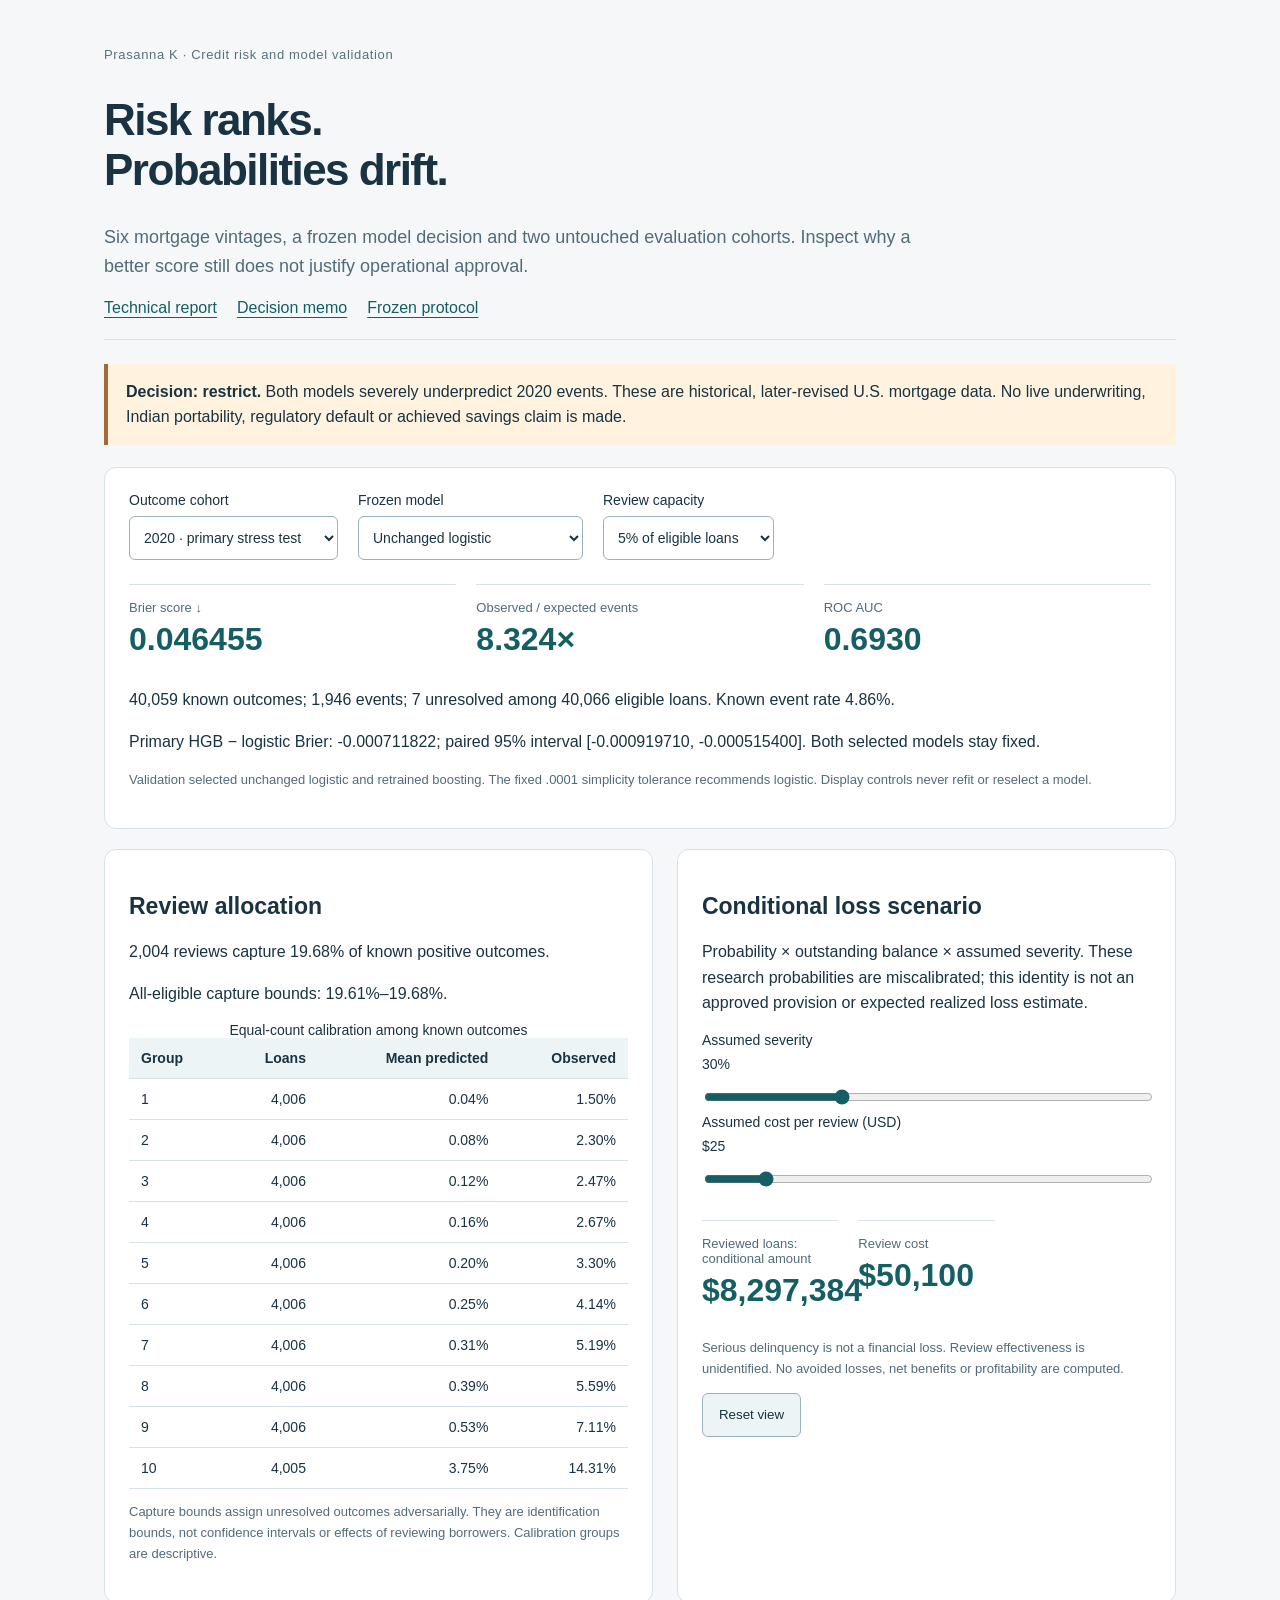
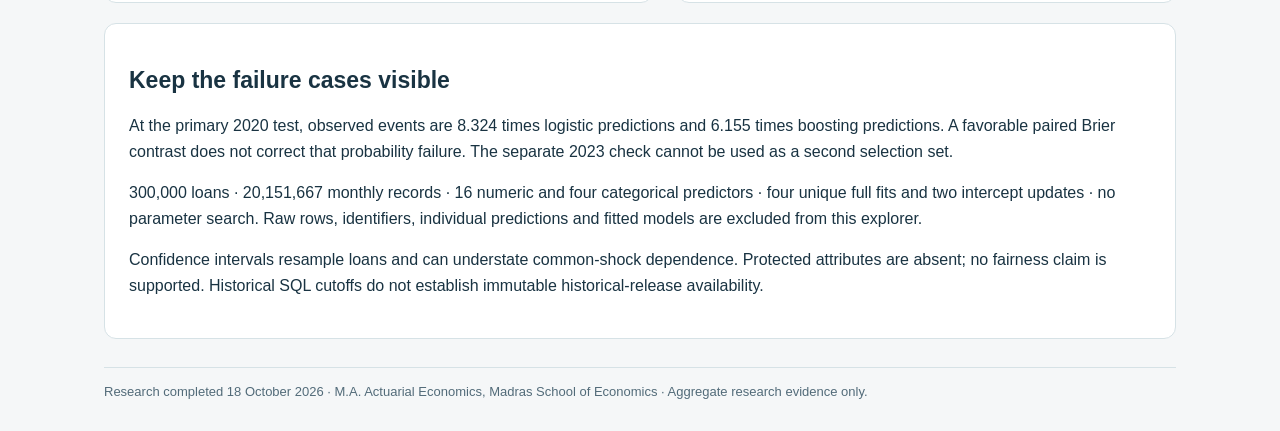
==== docs/index.html @ 00bc8afa "Complete frozen stress and transport evaluation with clean-source reproduction" ====
<!doctype html><html lang="en"><head><meta charset="utf-8"><meta name="viewport" content="width=device-width,initial-scale=1"><title>Credit model validation | Prasanna K</title><style>
:root{font-family:Inter,Segoe UI,Arial,sans-serif;color:#193342;background:#f5f7f8}*{box-sizing:border-box}body{margin:0}main{max-width:1120px;margin:auto;padding:32px 24px}header{border-bottom:1px solid #d8e2e7;padding-bottom:22px;margin-bottom:24px}.eyebrow{color:#56727b;font-size:13px;letter-spacing:.05em}h1{font-size:44px;line-height:1.12;letter-spacing:-.035em;max-width:760px}h2{font-size:23px}h3{font-size:18px}p{line-height:1.6}.lead{font-size:18px;color:#526b79;max-width:850px}nav{display:flex;gap:20px;flex-wrap:wrap}a{color:#145e66;text-underline-offset:4px}.notice{background:#fff3df;border-left:4px solid #a96735;padding:15px 18px;margin:22px 0;line-height:1.6}.panel{background:#fff;border:1px solid #d6e2e6;border-radius:12px;padding:24px;margin:20px 0;min-width:0}.controls{display:flex;gap:20px;flex-wrap:wrap}label{display:flex;flex-direction:column;gap:8px;font-size:14px}select,input{font:inherit}select{min-height:44px;padding:10px;border:1px solid #9ab1bb;border-radius:6px;background:#fff;color:#193342;max-width:100%}.metrics{display:grid;grid-template-columns:repeat(3,minmax(0,1fr));gap:20px;margin:24px 0}.metrics div{border-top:1px solid #d6e2e6;padding-top:15px}.metrics span{font-size:13px;display:block;color:#526b79}.metrics strong{display:block;font-size:32px;line-height:1.5;color:#155e63}.columns{display:grid;grid-template-columns:1.1fr 1fr;gap:24px}.columns .panel{margin:0}.scroll{overflow:auto}table{border-collapse:collapse;width:100%;font-size:14px}th,td{text-align:right;padding:12px;border-bottom:1px solid #d6e2e6;white-space:nowrap}th:first-child,td:first-child{text-align:left}th{background:#edf4f5}.subtle,footer{font-size:13px;color:#526b79}input[type=range]{width:100%;accent-color:#155e63;min-height:30px}button{min-height:44px;padding:10px 16px;border:1px solid #98b3bb;background:#edf4f5;border-radius:6px;color:#193342;cursor:pointer}a:focus-visible,button:focus-visible,select:focus-visible,input:focus-visible{outline:3px solid #b27628;outline-offset:4px}footer{margin-top:28px;border-top:1px solid #d6e2e6;padding-top:16px}@media(max-width:720px){main{padding:20px 16px}h1{font-size:34px}.columns,.metrics{grid-template-columns:1fr}.panel{padding:18px}.controls label{flex:1 1 180px}.metrics{gap:12px}.metrics strong{font-size:28px}nav{gap:12px}.lead{font-size:16px}}
</style></head><body><main><header><p class="eyebrow">Prasanna K · Credit risk and model validation</p><h1>Risk ranks.<br>Probabilities drift.</h1><p class="lead">Six mortgage vintages, a frozen model decision and two untouched evaluation cohorts. Inspect why a better score still does not justify operational approval.</p><nav><a href="exports/technical_report.html">Technical report</a><a href="exports/decision_memo.html">Decision memo</a><a href="exports/protocol.html">Frozen protocol</a></nav></header><aside class="notice"><strong>Decision: restrict.</strong> Both models severely underpredict 2020 events. These are historical, later-revised U.S. mortgage data. No live underwriting, Indian portability, regulatory default or achieved savings claim is made.</aside><section class="panel"><div class="controls"><label>Outcome cohort<select id="year"><option value="2020">2020 · primary stress test</option><option value="2023">2023 · secondary transport</option></select></label><label>Frozen model<select id="model"><option value="logit">Unchanged logistic</option><option value="hgb">Retrained histogram boosting</option></select></label><label>Review capacity<select id="capacity"><option value="0.01">1% of eligible loans</option><option value="0.05" selected>5% of eligible loans</option><option value="0.1">10% of eligible loans</option></select></label></div><div class="metrics" aria-live="polite"><div><span>Brier score ↓</span><strong id="brier"></strong></div><div><span>Observed / expected events</span><strong id="oe"></strong></div><div><span>ROC AUC</span><strong id="auc"></strong></div></div><p id="flow"></p><p id="contrast"></p><p class="subtle">Validation selected unchanged logistic and retrained boosting. The fixed .0001 simplicity tolerance recommends logistic. Display controls never refit or reselect a model.</p></section><div class="columns"><section class="panel"><h2>Review allocation</h2><p id="capture" aria-live="polite"></p><p id="bounds"></p><div class="scroll"><table><caption>Equal-count calibration among known outcomes</caption><thead><tr><th>Group</th><th>Loans</th><th>Mean predicted</th><th>Observed</th></tr></thead><tbody id="calibration"></tbody></table></div><p class="subtle">Capture bounds assign unresolved outcomes adversarially. They are identification bounds, not confidence intervals or effects of reviewing borrowers. Calibration groups are descriptive.</p></section><section class="panel"><h2>Conditional loss scenario</h2><p>Probability × outstanding balance × assumed severity. These research probabilities are miscalibrated; this identity is not an approved provision or expected realized loss estimate.</p><label>Assumed severity <output id="severityValue"></output><input id="severity" type="range" min="0" max="100" value="30" step="1"></label><label>Assumed cost per review (USD) <output id="costValue"></output><input id="cost" type="range" min="0" max="200" value="25" step="1"></label><div class="metrics"><div><span>Reviewed loans: conditional amount</span><strong id="conditional"></strong></div><div><span>Review cost</span><strong id="reviewCost"></strong></div></div><p class="subtle">Serious delinquency is not a financial loss. Review effectiveness is unidentified. No avoided losses, net benefits or profitability are computed.</p><button id="reset">Reset view</button></section></div><section class="panel"><h2>Keep the failure cases visible</h2><p>At the primary 2020 test, observed events are 8.324 times logistic predictions and 6.155 times boosting predictions. A favorable paired Brier contrast does not correct that probability failure. The separate 2023 check cannot be used as a second selection set.</p><p>300,000 loans · 20,151,667 monthly records · 16 numeric and four categorical predictors · four unique full fits and two intercept updates · no parameter search. Raw rows, identifiers, individual predictions and fitted models are excluded from this explorer.</p><p>Confidence intervals resample loans and can understate common-shock dependence. Protected attributes are absent; no fairness claim is supported. Historical SQL cutoffs do not establish immutable historical-release availability.</p></section><footer>Research completed 18 October 2026 · M.A. Actuarial Economics, Madras School of Economics · Aggregate research evidence only.</footer></main><script id="evidence" type="application/json">{"cohorts":{"2020":{"eligible":40066,"events":1946,"known":40059,"models":{"hgb":{"average_precision":0.17207060834203244,"brier":0.04574347491856327,"calibration":{"converged":true,"gradient_max":5.591870496529078e-11,"intercept":0.20299512592817975,"intercept_wald_95":[0.04534262320313562,0.36064762865322386],"slope":0.5619319322886597,"slope_wald_95":[0.5330419837042936,0.5908218808730258]},"equal_count_calibration":[{"event_rate_wilson_95":[0.007341489943912384,0.013567431189680802],"mean_probability":0.0003645021730054514,"n":4006,"observed_rate":0.00998502246630055},{"event_rate_wilson_95":[0.012311646679838528,0.02006904970282615],"mean_probability":0.0006526620040205388,"n":4006,"observed_rate":0.015726410384423364},{"event_rate_wilson_95":[0.01831415709166413,0.02753340588773667],"mean_probability":0.0008973325314807907,"n":4006,"observed_rate":0.022466300549176237},{"event_rate_wilson_95":[0.022606185381802972,0.03271806149900471],"mean_probability":0.0012202149332747835,"n":4006,"observed_rate":0.027209186220668997},{"event_rate_wilson_95":[0.03268641079550433,0.04458384090961405],"mean_probability":0.0016679370463639255,"n":4006,"observed_rate":0.0381927109335996},{"event_rate_wilson_95":[0.03153307658532999,0.043243310935207634],"mean_probability":0.0022414891732472405,"n":4006,"observed_rate":0.036944583125312035},{"event_rate_wilson_95":[0.04453577031838615,0.05817189606945598],"mean_probability":0.003150193194668627,"n":4006,"observed_rate":0.0509236145781328},{"event_rate_wilson_95":[0.0487484865907766,0.06293709086155629],"mean_probability":0.004797172092201478,"n":4006,"observed_rate":0.05541687468796805},{"event_rate_wilson_95":[0.07449502939542794,0.09155678728076554],"mean_probability":0.007897788266584164,"n":4006,"observed_rate":0.08262606090863704},{"event_rate_wilson_95":[0.1357103383838245,0.15760169974466726],"mean_probability":0.05604323934312571,"n":4005,"observed_rate":0.1463171036204744}],"event_rate":0.04857834693826606,"events":1946,"expected_events":316.1476749770955,"log_loss":0.24931749982269133,"n_known":40059,"observed_expected_ratio":6.155351293160657,"review_capacity":{"0.01":{"capture_bounds":[0.0890937019969278,0.08941418293936279],"known_outcome_recall":0.08941418293936279,"known_positive_captured":174,"precision_bounds":[0.4339152119700748,0.4339152119700748],"reviewed":401,"unresolved_reviewed":0},"0.05":{"capture_bounds":[0.20583717357910905,0.2065775950668037],"known_outcome_recall":0.2065775950668037,"known_positive_captured":402,"precision_bounds":[0.20059880239520958,0.20059880239520958],"reviewed":2004,"unresolved_reviewed":0},"0.1":{"capture_bounds":[0.30020491803278687,0.30148947098099643],"known_outcome_recall":0.3011305241521069,"known_positive_captured":586,"precision_bounds":[0.14624407287247318,0.14649363613676067],"reviewed":4007,"unresolved_reviewed":1}},"roc_auc":0.7154708092172168},"logit":{"average_precision":0.15995671443095957,"brier":0.046455296851366214,"calibration":{"converged":true,"gradient_max":2.833231446638214e-11,"intercept":0.629017552066825,"intercept_wald_95":[0.41846971834791624,0.8395653857857337],"slope":0.620377602816667,"slope_wald_95":[0.5833875650651393,0.6573676405681946]},"equal_count_calibration":[{"event_rate_wilson_95":[0.011654103676178924,0.019230274195737303],"mean_probability":0.0003842478373164652,"n":4006,"observed_rate":0.014977533699450823},{"event_rate_wilson_95":[0.018763717919552246,0.028081390733680857],"mean_probability":0.0008313592176954886,"n":4006,"observed_rate":0.022965551672491265},{"event_rate_wilson_95":[0.02034151936999046,0.0299949991416557],"mean_probability":0.0012044445007741878,"n":4006,"observed_rate":0.02471293060409386},{"event_rate_wilson_95":[0.022152318221624587,0.03217438298535079],"mean_probability":0.0015961339234615009,"n":4006,"observed_rate":0.02670993509735397},{"event_rate_wilson_95":[0.02785482113735919,0.03894120099252],"mean_probability":0.0020243720065494103,"n":4006,"observed_rate":0.032950574138791815},{"event_rate_wilson_95":[0.03569283276578451,0.04806146581924385],"mean_probability":0.0025236735514717556,"n":4006,"observed_rate":0.04143784323514728},{"event_rate_wilson_95":[0.04547072827441158,0.05923202946109517],"mean_probability":0.003132289840794079,"n":4006,"observed_rate":0.05192211682476285},{"event_rate_wilson_95":[0.04921739473894364,0.06346572838722155],"mean_probability":0.003944570735022322,"n":4006,"observed_rate":0.05591612581128307},{"event_rate_wilson_95":[0.06358696423293596,0.07952130194511454],"mean_probability":0.005254528107244019,"n":4006,"observed_rate":0.07114328507239141},{"event_rate_wilson_95":[0.13256884519205145,0.15425752861993516],"mean_probability":0.03747179412384809,"n":4005,"observed_rate":0.14307116104868914}],"event_rate":0.04857834693826606,"events":1946,"expected_events":233.78238806565048,"log_loss":0.2622072421605899,"n_known":40059,"observed_expected_ratio":8.323980331031295,"review_capacity":{"0.01":{"capture_bounds":[0.08653353814644137,0.0868448098663926],"known_outcome_recall":0.0868448098663926,"known_positive_captured":169,"precision_bounds":[0.42144638403990026,0.42144638403990026],"reviewed":401,"unresolved_reviewed":0},"0.05":{"capture_bounds":[0.19610855094726062,0.19681397738951695],"known_outcome_recall":0.19681397738951695,"known_positive_captured":383,"precision_bounds":[0.19111776447105788,0.19111776447105788],"reviewed":2004,"unresolved_reviewed":0},"0.1":{"capture_bounds":[0.29354508196721313,0.2948125321006677],"known_outcome_recall":0.2944501541623844,"known_positive_captured":573,"precision_bounds":[0.1429997504367357,0.1432493137010232],"reviewed":4007,"unresolved_reviewed":1}},"roc_auc":0.6929745534921322}},"paired_brier":{"hgb_minus_logit":-0.0007118219328029385,"paired_percentile_95_interval":[-0.0009197104789209153,-0.0005154003879153942],"replicates":2000,"resampling_unit":"loan","seed":20261016},"unresolved":7},"2023":{"eligible":46356,"events":275,"known":46350,"models":{"hgb":{"average_precision":0.29302589620214664,"brier":0.0049196980914409496,"calibration":{"converged":true,"gradient_max":6.358800802733565e-10,"intercept":0.6787078332999338,"intercept_wald_95":[0.40663985917814155,0.9507758074217261],"slope":0.9801748975583915,"slope_wald_95":[0.9255755585524189,1.034774236564364]},"equal_count_calibration":[{"event_rate_wilson_95":[3.808614039647483e-05,0.0012211633667378271],"mean_probability":0.0002029242215643652,"n":4635,"observed_rate":0.0002157497303128371},{"event_rate_wilson_95":[3.808614039647483e-05,0.0012211633667378271],"mean_probability":0.00030672105052538556,"n":4635,"observed_rate":0.0002157497303128371},{"event_rate_wilson_95":[3.808614039647483e-05,0.0012211633667378271],"mean_probability":0.0003947391044915238,"n":4635,"observed_rate":0.0002157497303128371},{"event_rate_wilson_95":[0.0003356530008879527,0.002217022904467199],"mean_probability":0.0005052907743373317,"n":4635,"observed_rate":0.0008629989212513484},{"event_rate_wilson_95":[0.0005934110289744698,0.0028215491418612476],"mean_probability":0.0006456392034010878,"n":4635,"observed_rate":0.0012944983818770227},{"event_rate_wilson_95":[0.0008748566432540416,0.0034023877930622424],"mean_probability":0.0008318874228536272,"n":4635,"observed_rate":0.001725997842502697},{"event_rate_wilson_95":[0.0010219152854317138,0.003686471283624852],"mean_probability":0.001102735331575366,"n":4635,"observed_rate":0.001941747572815534},{"event_rate_wilson_95":[0.003831021114264258,0.00820678171137712],"mean_probability":0.0015420727458402093,"n":4635,"observed_rate":0.005609492988133765},{"event_rate_wilson_95":[0.004006627128315666,0.008462317830065997],"mean_probability":0.0023308416072131983,"n":4635,"observed_rate":0.005825242718446602},{"event_rate_wilson_95":[0.036056812163355524,0.04755058469717285],"mean_probability":0.024383514408325712,"n":4635,"observed_rate":0.041423948220064725}],"event_rate":0.005933117583603021,"events":275,"expected_events":149.4619058080424,"log_loss":0.024997575516493103,"n_known":46350,"observed_expected_ratio":1.839933717647019,"review_capacity":{"0.01":{"capture_bounds":[0.48214285714285715,0.4927536231884058],"known_outcome_recall":0.4909090909090909,"known_positive_captured":135,"precision_bounds":[0.29094827586206895,0.29310344827586204],"reviewed":464,"unresolved_reviewed":1},"0.05":{"capture_bounds":[0.6236559139784946,0.6353790613718412],"known_outcome_recall":0.6327272727272727,"known_positive_captured":174,"precision_bounds":[0.07506471095772217,0.07592752372735116],"reviewed":2318,"unresolved_reviewed":2},"0.1":{"capture_bounds":[0.6881720430107527,0.7003610108303249],"known_outcome_recall":0.6981818181818182,"known_positive_captured":192,"precision_bounds":[0.04141501294219154,0.04184641932700604],"reviewed":4636,"unresolved_reviewed":2}},"roc_auc":0.9005038820105559},"logit":{"average_precision":0.2392067292847144,"brier":0.005307312307814955,"calibration":{"converged":true,"gradient_max":4.234847082827928e-10,"intercept":0.6162666478841163,"intercept_wald_95":[0.25621656619920813,0.9763167295690245],"slope":0.8909201427144542,"slope_wald_95":[0.831401894465761,0.9504383909631474]},"equal_count_calibration":[{"event_rate_wilson_95":[0.00011834069248132064,0.0015720509473932643],"mean_probability":0.00011513693386477254,"n":4635,"observed_rate":0.0004314994606256742},{"event_rate_wilson_95":[0.00011834069248132064,0.0015720509473932643],"mean_probability":0.00024450966399865723,"n":4635,"observed_rate":0.0004314994606256742},{"event_rate_wilson_95":[3.808614039647483e-05,0.0012211633667378271],"mean_probability":0.0003705734141083378,"n":4635,"observed_rate":0.0002157497303128371},{"event_rate_wilson_95":[0.00011834069248132064,0.0015720509473932643],"mean_probability":0.0005017918035860271,"n":4635,"observed_rate":0.0004314994606256742},{"event_rate_wilson_95":[0.0010219152854317138,0.003686471283624852],"mean_probability":0.0006486867762189482,"n":4635,"observed_rate":0.001941747572815534},{"event_rate_wilson_95":[0.0016398865042395127,0.0047930685957781865],"mean_probability":0.0008215958035084569,"n":4635,"observed_rate":0.0028047464940668823},{"event_rate_wilson_95":[0.0019622370918689746,0.00533300227362929],"mean_probability":0.0010380176723339583,"n":4635,"observed_rate":0.003236245954692557},{"event_rate_wilson_95":[0.0018001431606623824,0.005063954072095599],"mean_probability":0.0013251676529143178,"n":4635,"observed_rate":0.0030204962243797194},{"event_rate_wilson_95":[0.005254200768671035,0.010232739118892609],"mean_probability":0.0017724565582632088,"n":4635,"observed_rate":0.007335490830636462},{"event_rate_wilson_95":[0.034246616138898275,0.04548050152696756],"mean_probability":0.01899375139320243,"n":4635,"observed_rate":0.039482200647249194}],"event_rate":0.005933117583603021,"events":275,"expected_events":119.72987235971587,"log_loss":0.02896496279237091,"n_known":46350,"observed_expected_ratio":2.2968369929752477,"review_capacity":{"0.01":{"capture_bounds":[0.4714285714285714,0.48188405797101447],"known_outcome_recall":0.48,"known_positive_captured":132,"precision_bounds":[0.28448275862068967,0.28663793103448276],"reviewed":464,"unresolved_reviewed":1},"0.05":{"capture_bounds":[0.6057347670250897,0.6173285198555957],"known_outcome_recall":0.6145454545454545,"known_positive_captured":169,"precision_bounds":[0.0729076790336497,0.07377049180327869],"reviewed":2318,"unresolved_reviewed":2},"0.1":{"capture_bounds":[0.6559139784946236,0.6678700361010831],"known_outcome_recall":0.6654545454545454,"known_positive_captured":183,"precision_bounds":[0.039473684210526314,0.03990509059534081],"reviewed":4636,"unresolved_reviewed":2}},"roc_auc":0.8847105805751492}},"paired_brier":{"hgb_minus_logit":-0.0003876142163740053,"paired_percentile_95_interval":[-0.0005690917624836459,-0.0002023917107324542],"replicates":2000,"resampling_unit":"loan","seed":20261016},"unresolved":6}},"scenarios":[{"all_probability_weighted_exposure_usd":48203644.02218138,"capacity":"0.01","capture_bounds":[0.08653353814644137,0.0868448098663926],"known_capture":0.0868448098663926,"model":"logit","outcome_year":"2020","probability_weighted_reviewed_exposure_usd":24245558.084004175,"reviewed":401,"reviewed_upb_usd":83585381.71000001},{"all_probability_weighted_exposure_usd":48203644.02218138,"capacity":"0.05","capture_bounds":[0.19610855094726062,0.19681397738951695],"known_capture":0.19681397738951695,"model":"logit","outcome_year":"2020","probability_weighted_reviewed_exposure_usd":27657945.614823032,"reviewed":2004,"reviewed_upb_usd":353912601.81},{"all_probability_weighted_exposure_usd":48203644.02218138,"capacity":"0.1","capture_bounds":[0.29354508196721313,0.2948125321006677],"known_capture":0.2944501541623844,"model":"logit","outcome_year":"2020","probability_weighted_reviewed_exposure_usd":30273451.426753417,"reviewed":4007,"reviewed_upb_usd":718652812.69},{"all_probability_weighted_exposure_usd":66336915.170654796,"capacity":"0.01","capture_bounds":[0.0890937019969278,0.08941418293936279],"known_capture":0.08941418293936279,"model":"hgb","outcome_year":"2020","probability_weighted_reviewed_exposure_usd":31227470.21106047,"reviewed":401,"reviewed_upb_usd":86155523.09},{"all_probability_weighted_exposure_usd":66336915.170654796,"capacity":"0.05","capture_bounds":[0.20583717357910905,0.2065775950668037],"known_capture":0.2065775950668037,"model":"hgb","outcome_year":"2020","probability_weighted_reviewed_exposure_usd":41942077.20166607,"reviewed":2004,"reviewed_upb_usd":417398622.16999996},{"all_probability_weighted_exposure_usd":66336915.170654796,"capacity":"0.1","capture_bounds":[0.30020491803278687,0.30148947098099643],"known_capture":0.3011305241521069,"model":"hgb","outcome_year":"2020","probability_weighted_reviewed_exposure_usd":47138826.40494856,"reviewed":4007,"reviewed_upb_usd":822756786.4},{"all_probability_weighted_exposure_usd":31780350.64805401,"capacity":"0.01","capture_bounds":[0.4714285714285714,0.48188405797101447],"known_capture":0.48,"model":"logit","outcome_year":"2023","probability_weighted_reviewed_exposure_usd":19849690.612851564,"reviewed":464,"reviewed_upb_usd":117980472.43},{"all_probability_weighted_exposure_usd":31780350.64805401,"capacity":"0.05","capture_bounds":[0.6057347670250897,0.6173285198555957],"known_capture":0.6145454545454545,"model":"logit","outcome_year":"2023","probability_weighted_reviewed_exposure_usd":21421304.763735592,"reviewed":2318,"reviewed_upb_usd":531243117.33},{"all_probability_weighted_exposure_usd":31780350.64805401,"capacity":"0.1","capture_bounds":[0.6559139784946236,0.6678700361010831],"known_capture":0.6654545454545454,"model":"logit","outcome_year":"2023","probability_weighted_reviewed_exposure_usd":22805889.835534334,"reviewed":4636,"reviewed_upb_usd":1105678646.8700001},{"all_probability_weighted_exposure_usd":38594538.48268871,"capacity":"0.01","capture_bounds":[0.48214285714285715,0.4927536231884058],"known_capture":0.4909090909090909,"model":"hgb","outcome_year":"2023","probability_weighted_reviewed_exposure_usd":21670871.562881593,"reviewed":464,"reviewed_upb_usd":120088425.94999999},{"all_probability_weighted_exposure_usd":38594538.48268871,"capacity":"0.05","capture_bounds":[0.6236559139784946,0.6353790613718412],"known_capture":0.6327272727272727,"model":"hgb","outcome_year":"2023","probability_weighted_reviewed_exposure_usd":26273433.852806646,"reviewed":2318,"reviewed_upb_usd":581033007.81},{"all_probability_weighted_exposure_usd":38594538.48268871,"capacity":"0.1","capture_bounds":[0.6881720430107527,0.7003610108303249],"known_capture":0.6981818181818182,"model":"hgb","outcome_year":"2023","probability_weighted_reviewed_exposure_usd":28520388.27887683,"reviewed":4636,"reviewed_upb_usd":1176637387.67}],"scope":"Latest-release retrospective US mortgage monitoring; not Indian underwriting, regulatory default, a causal COVID effect or deployable historical release backtest.","selection":{"recommended_family_from_validation":"logit","selected_variants":{"hgb":"retrained","logit":"unchanged"},"validation_brier":{"hgb":{"recalibrated":0.0037263564038250135,"retrained":0.0034885860670454175,"unchanged":0.0035509644772004504},"logit":{"recalibrated":0.003549959133891271,"retrained":0.0035165215461546136,"unchanged":0.003508142757819682}}}}</script><script>
const data=JSON.parse(document.getElementById('evidence').textContent), $=id=>document.getElementById(id), pct=x=>(100*x).toFixed(2)+'%', usd=x=>'$'+x.toLocaleString('en-US',{maximumFractionDigits:0});
function render(){const year=$('year').value,family=$('model').value,capacity=$('capacity').value,r=data.cohorts[year],m=r.models[family],s=data.scenarios.find(x=>x.outcome_year===year&&x.model===family&&x.capacity===capacity),d=r.paired_brier,ci=d.paired_percentile_95_interval;
$('brier').textContent=m.brier.toFixed(6);$('oe').textContent=m.observed_expected_ratio.toFixed(3)+'×';$('auc').textContent=m.roc_auc.toFixed(4);$('flow').textContent=r.known.toLocaleString()+' known outcomes; '+r.events.toLocaleString()+' events; '+r.unresolved+' unresolved among '+r.eligible.toLocaleString()+' eligible loans. Known event rate '+pct(m.event_rate)+'.';$('contrast').textContent=(year==='2020'?'Primary':'Secondary')+' HGB − logistic Brier: '+d.hgb_minus_logit.toFixed(9)+'; paired 95% interval ['+ci.map(x=>x.toFixed(9)).join(', ')+']. Both selected models stay fixed.';
$('capture').textContent=s.reviewed.toLocaleString()+' reviews capture '+pct(s.known_capture)+' of known positive outcomes.';$('bounds').textContent='All-eligible capture bounds: '+s.capture_bounds.map(pct).join('–')+'.';$('calibration').innerHTML=m.equal_count_calibration.map((x,i)=>'<tr><td>'+(i+1)+'</td><td>'+x.n.toLocaleString()+'</td><td>'+pct(x.mean_probability)+'</td><td>'+pct(x.observed_rate)+'</td></tr>').join('');$('severityValue').textContent=$('severity').value+'%';$('costValue').textContent='$'+$('cost').value;$('conditional').textContent=usd(s.probability_weighted_reviewed_exposure_usd*Number($('severity').value)/100);$('reviewCost').textContent=usd(s.reviewed*Number($('cost').value));}
for(const id of ['year','model','capacity','severity','cost'])$(id).addEventListener('input',render);$('reset').addEventListener('click',()=>{$('year').value='2020';$('model').value='logit';$('capacity').value='0.05';$('severity').value='30';$('cost').value='25';render();});render();
</script></body></html>
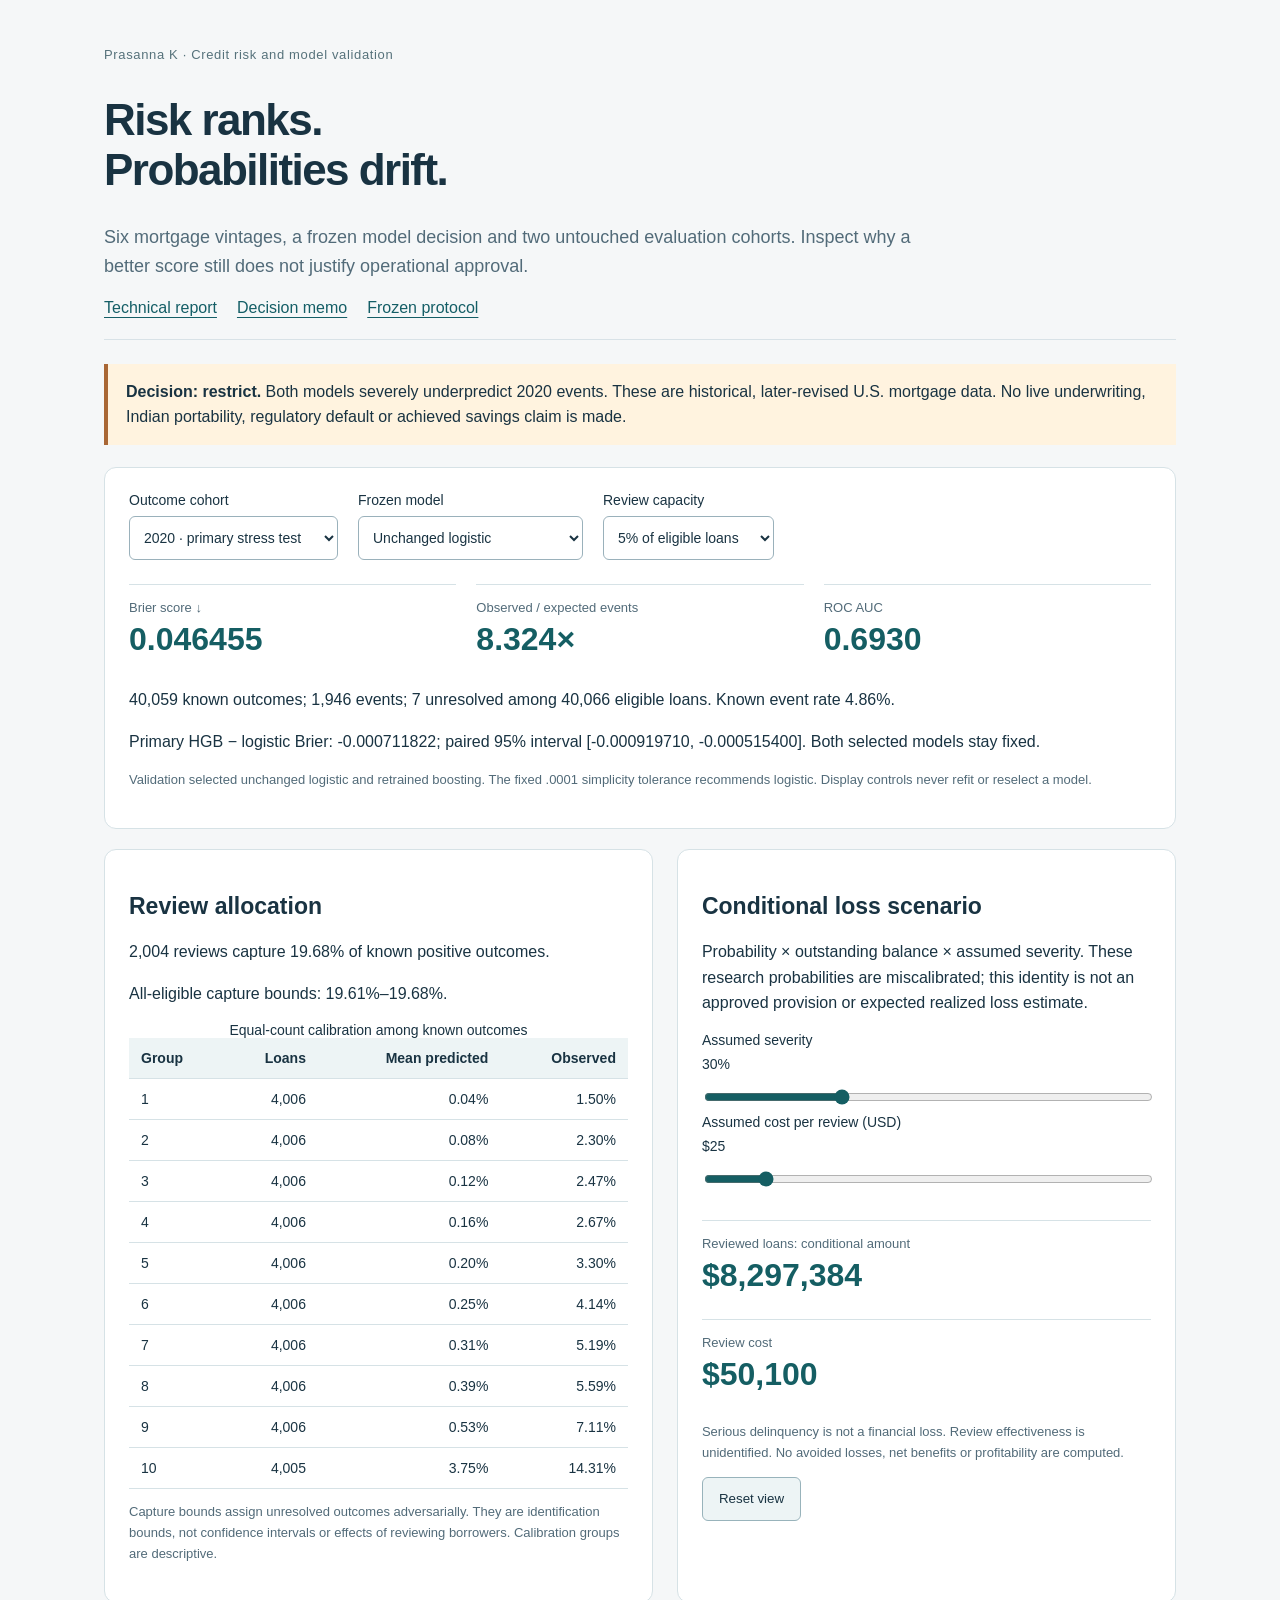
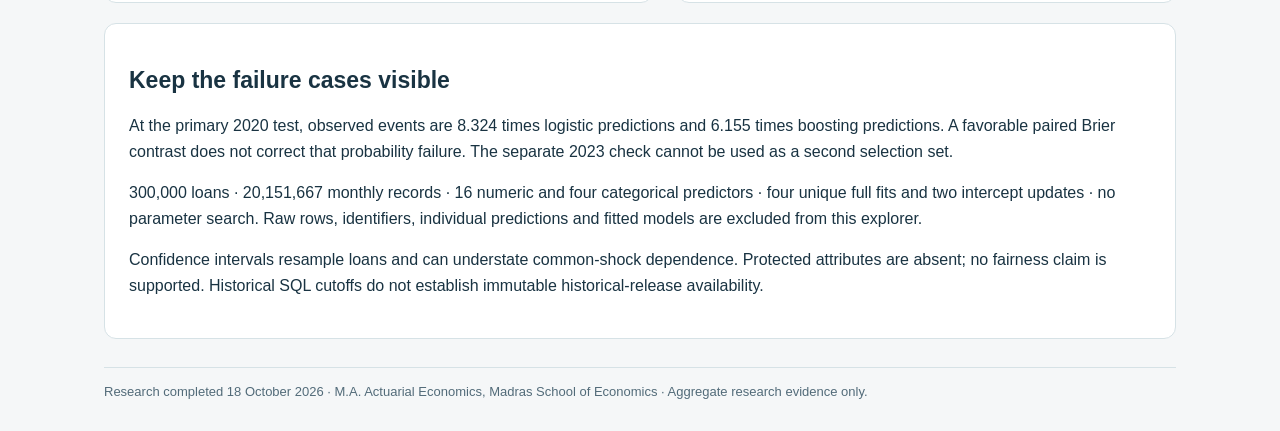
==== commit d6a74e16: "Prevent large monetary values from overlapping in the explorer" ====
--- a/docs/index.html
+++ b/docs/index.html
@@ -1,6 +1,7 @@
 <!doctype html><html lang="en"><head><meta charset="utf-8"><meta name="viewport" content="width=device-width,initial-scale=1"><title>Credit model validation | Prasanna K</title><style>
 :root{font-family:Inter,Segoe UI,Arial,sans-serif;color:#193342;background:#f5f7f8}*{box-sizing:border-box}body{margin:0}main{max-width:1120px;margin:auto;padding:32px 24px}header{border-bottom:1px solid #d8e2e7;padding-bottom:22px;margin-bottom:24px}.eyebrow{color:#56727b;font-size:13px;letter-spacing:.05em}h1{font-size:44px;line-height:1.12;letter-spacing:-.035em;max-width:760px}h2{font-size:23px}h3{font-size:18px}p{line-height:1.6}.lead{font-size:18px;color:#526b79;max-width:850px}nav{display:flex;gap:20px;flex-wrap:wrap}a{color:#145e66;text-underline-offset:4px}.notice{background:#fff3df;border-left:4px solid #a96735;padding:15px 18px;margin:22px 0;line-height:1.6}.panel{background:#fff;border:1px solid #d6e2e6;border-radius:12px;padding:24px;margin:20px 0;min-width:0}.controls{display:flex;gap:20px;flex-wrap:wrap}label{display:flex;flex-direction:column;gap:8px;font-size:14px}select,input{font:inherit}select{min-height:44px;padding:10px;border:1px solid #9ab1bb;border-radius:6px;background:#fff;color:#193342;max-width:100%}.metrics{display:grid;grid-template-columns:repeat(3,minmax(0,1fr));gap:20px;margin:24px 0}.metrics div{border-top:1px solid #d6e2e6;padding-top:15px}.metrics span{font-size:13px;display:block;color:#526b79}.metrics strong{display:block;font-size:32px;line-height:1.5;color:#155e63}.columns{display:grid;grid-template-columns:1.1fr 1fr;gap:24px}.columns .panel{margin:0}.scroll{overflow:auto}table{border-collapse:collapse;width:100%;font-size:14px}th,td{text-align:right;padding:12px;border-bottom:1px solid #d6e2e6;white-space:nowrap}th:first-child,td:first-child{text-align:left}th{background:#edf4f5}.subtle,footer{font-size:13px;color:#526b79}input[type=range]{width:100%;accent-color:#155e63;min-height:30px}button{min-height:44px;padding:10px 16px;border:1px solid #98b3bb;background:#edf4f5;border-radius:6px;color:#193342;cursor:pointer}a:focus-visible,button:focus-visible,select:focus-visible,input:focus-visible{outline:3px solid #b27628;outline-offset:4px}footer{margin-top:28px;border-top:1px solid #d6e2e6;padding-top:16px}@media(max-width:720px){main{padding:20px 16px}h1{font-size:34px}.columns,.metrics{grid-template-columns:1fr}.panel{padding:18px}.controls label{flex:1 1 180px}.metrics{gap:12px}.metrics strong{font-size:28px}nav{gap:12px}.lead{font-size:16px}}
-</style></head><body><main><header><p class="eyebrow">Prasanna K · Credit risk and model validation</p><h1>Risk ranks.<br>Probabilities drift.</h1><p class="lead">Six mortgage vintages, a frozen model decision and two untouched evaluation cohorts. Inspect why a better score still does not justify operational approval.</p><nav><a href="exports/technical_report.html">Technical report</a><a href="exports/decision_memo.html">Decision memo</a><a href="exports/protocol.html">Frozen protocol</a></nav></header><aside class="notice"><strong>Decision: restrict.</strong> Both models severely underpredict 2020 events. These are historical, later-revised U.S. mortgage data. No live underwriting, Indian portability, regulatory default or achieved savings claim is made.</aside><section class="panel"><div class="controls"><label>Outcome cohort<select id="year"><option value="2020">2020 · primary stress test</option><option value="2023">2023 · secondary transport</option></select></label><label>Frozen model<select id="model"><option value="logit">Unchanged logistic</option><option value="hgb">Retrained histogram boosting</option></select></label><label>Review capacity<select id="capacity"><option value="0.01">1% of eligible loans</option><option value="0.05" selected>5% of eligible loans</option><option value="0.1">10% of eligible loans</option></select></label></div><div class="metrics" aria-live="polite"><div><span>Brier score ↓</span><strong id="brier"></strong></div><div><span>Observed / expected events</span><strong id="oe"></strong></div><div><span>ROC AUC</span><strong id="auc"></strong></div></div><p id="flow"></p><p id="contrast"></p><p class="subtle">Validation selected unchanged logistic and retrained boosting. The fixed .0001 simplicity tolerance recommends logistic. Display controls never refit or reselect a model.</p></section><div class="columns"><section class="panel"><h2>Review allocation</h2><p id="capture" aria-live="polite"></p><p id="bounds"></p><div class="scroll"><table><caption>Equal-count calibration among known outcomes</caption><thead><tr><th>Group</th><th>Loans</th><th>Mean predicted</th><th>Observed</th></tr></thead><tbody id="calibration"></tbody></table></div><p class="subtle">Capture bounds assign unresolved outcomes adversarially. They are identification bounds, not confidence intervals or effects of reviewing borrowers. Calibration groups are descriptive.</p></section><section class="panel"><h2>Conditional loss scenario</h2><p>Probability × outstanding balance × assumed severity. These research probabilities are miscalibrated; this identity is not an approved provision or expected realized loss estimate.</p><label>Assumed severity <output id="severityValue"></output><input id="severity" type="range" min="0" max="100" value="30" step="1"></label><label>Assumed cost per review (USD) <output id="costValue"></output><input id="cost" type="range" min="0" max="200" value="25" step="1"></label><div class="metrics"><div><span>Reviewed loans: conditional amount</span><strong id="conditional"></strong></div><div><span>Review cost</span><strong id="reviewCost"></strong></div></div><p class="subtle">Serious delinquency is not a financial loss. Review effectiveness is unidentified. No avoided losses, net benefits or profitability are computed.</p><button id="reset">Reset view</button></section></div><section class="panel"><h2>Keep the failure cases visible</h2><p>At the primary 2020 test, observed events are 8.324 times logistic predictions and 6.155 times boosting predictions. A favorable paired Brier contrast does not correct that probability failure. The separate 2023 check cannot be used as a second selection set.</p><p>300,000 loans · 20,151,667 monthly records · 16 numeric and four categorical predictors · four unique full fits and two intercept updates · no parameter search. Raw rows, identifiers, individual predictions and fitted models are excluded from this explorer.</p><p>Confidence intervals resample loans and can understate common-shock dependence. Protected attributes are absent; no fairness claim is supported. Historical SQL cutoffs do not establish immutable historical-release availability.</p></section><footer>Research completed 18 October 2026 · M.A. Actuarial Economics, Madras School of Economics · Aggregate research evidence only.</footer></main><script id="evidence" type="application/json">{"cohorts":{"2020":{"eligible":40066,"events":1946,"known":40059,"models":{"hgb":{"average_precision":0.17207060834203244,"brier":0.04574347491856327,"calibration":{"converged":true,"gradient_max":5.591870496529078e-11,"intercept":0.20299512592817975,"intercept_wald_95":[0.04534262320313562,0.36064762865322386],"slope":0.5619319322886597,"slope_wald_95":[0.5330419837042936,0.5908218808730258]},"equal_count_calibration":[{"event_rate_wilson_95":[0.007341489943912384,0.013567431189680802],"mean_probability":0.0003645021730054514,"n":4006,"observed_rate":0.00998502246630055},{"event_rate_wilson_95":[0.012311646679838528,0.02006904970282615],"mean_probability":0.0006526620040205388,"n":4006,"observed_rate":0.015726410384423364},{"event_rate_wilson_95":[0.01831415709166413,0.02753340588773667],"mean_probability":0.0008973325314807907,"n":4006,"observed_rate":0.022466300549176237},{"event_rate_wilson_95":[0.022606185381802972,0.03271806149900471],"mean_probability":0.0012202149332747835,"n":4006,"observed_rate":0.027209186220668997},{"event_rate_wilson_95":[0.03268641079550433,0.04458384090961405],"mean_probability":0.0016679370463639255,"n":4006,"observed_rate":0.0381927109335996},{"event_rate_wilson_95":[0.03153307658532999,0.043243310935207634],"mean_probability":0.0022414891732472405,"n":4006,"observed_rate":0.036944583125312035},{"event_rate_wilson_95":[0.04453577031838615,0.05817189606945598],"mean_probability":0.003150193194668627,"n":4006,"observed_rate":0.0509236145781328},{"event_rate_wilson_95":[0.0487484865907766,0.06293709086155629],"mean_probability":0.004797172092201478,"n":4006,"observed_rate":0.05541687468796805},{"event_rate_wilson_95":[0.07449502939542794,0.09155678728076554],"mean_probability":0.007897788266584164,"n":4006,"observed_rate":0.08262606090863704},{"event_rate_wilson_95":[0.1357103383838245,0.15760169974466726],"mean_probability":0.05604323934312571,"n":4005,"observed_rate":0.1463171036204744}],"event_rate":0.04857834693826606,"events":1946,"expected_events":316.1476749770955,"log_loss":0.24931749982269133,"n_known":40059,"observed_expected_ratio":6.155351293160657,"review_capacity":{"0.01":{"capture_bounds":[0.0890937019969278,0.08941418293936279],"known_outcome_recall":0.08941418293936279,"known_positive_captured":174,"precision_bounds":[0.4339152119700748,0.4339152119700748],"reviewed":401,"unresolved_reviewed":0},"0.05":{"capture_bounds":[0.20583717357910905,0.2065775950668037],"known_outcome_recall":0.2065775950668037,"known_positive_captured":402,"precision_bounds":[0.20059880239520958,0.20059880239520958],"reviewed":2004,"unresolved_reviewed":0},"0.1":{"capture_bounds":[0.30020491803278687,0.30148947098099643],"known_outcome_recall":0.3011305241521069,"known_positive_captured":586,"precision_bounds":[0.14624407287247318,0.14649363613676067],"reviewed":4007,"unresolved_reviewed":1}},"roc_auc":0.7154708092172168},"logit":{"average_precision":0.15995671443095957,"brier":0.046455296851366214,"calibration":{"converged":true,"gradient_max":2.833231446638214e-11,"intercept":0.629017552066825,"intercept_wald_95":[0.41846971834791624,0.8395653857857337],"slope":0.620377602816667,"slope_wald_95":[0.5833875650651393,0.6573676405681946]},"equal_count_calibration":[{"event_rate_wilson_95":[0.011654103676178924,0.019230274195737303],"mean_probability":0.0003842478373164652,"n":4006,"observed_rate":0.014977533699450823},{"event_rate_wilson_95":[0.018763717919552246,0.028081390733680857],"mean_probability":0.0008313592176954886,"n":4006,"observed_rate":0.022965551672491265},{"event_rate_wilson_95":[0.02034151936999046,0.0299949991416557],"mean_probability":0.0012044445007741878,"n":4006,"observed_rate":0.02471293060409386},{"event_rate_wilson_95":[0.022152318221624587,0.03217438298535079],"mean_probability":0.0015961339234615009,"n":4006,"observed_rate":0.02670993509735397},{"event_rate_wilson_95":[0.02785482113735919,0.03894120099252],"mean_probability":0.0020243720065494103,"n":4006,"observed_rate":0.032950574138791815},{"event_rate_wilson_95":[0.03569283276578451,0.04806146581924385],"mean_probability":0.0025236735514717556,"n":4006,"observed_rate":0.04143784323514728},{"event_rate_wilson_95":[0.04547072827441158,0.05923202946109517],"mean_probability":0.003132289840794079,"n":4006,"observed_rate":0.05192211682476285},{"event_rate_wilson_95":[0.04921739473894364,0.06346572838722155],"mean_probability":0.003944570735022322,"n":4006,"observed_rate":0.05591612581128307},{"event_rate_wilson_95":[0.06358696423293596,0.07952130194511454],"mean_probability":0.005254528107244019,"n":4006,"observed_rate":0.07114328507239141},{"event_rate_wilson_95":[0.13256884519205145,0.15425752861993516],"mean_probability":0.03747179412384809,"n":4005,"observed_rate":0.14307116104868914}],"event_rate":0.04857834693826606,"events":1946,"expected_events":233.78238806565048,"log_loss":0.2622072421605899,"n_known":40059,"observed_expected_ratio":8.323980331031295,"review_capacity":{"0.01":{"capture_bounds":[0.08653353814644137,0.0868448098663926],"known_outcome_recall":0.0868448098663926,"known_positive_captured":169,"precision_bounds":[0.42144638403990026,0.42144638403990026],"reviewed":401,"unresolved_reviewed":0},"0.05":{"capture_bounds":[0.19610855094726062,0.19681397738951695],"known_outcome_recall":0.19681397738951695,"known_positive_captured":383,"precision_bounds":[0.19111776447105788,0.19111776447105788],"reviewed":2004,"unresolved_reviewed":0},"0.1":{"capture_bounds":[0.29354508196721313,0.2948125321006677],"known_outcome_recall":0.2944501541623844,"known_positive_captured":573,"precision_bounds":[0.1429997504367357,0.1432493137010232],"reviewed":4007,"unresolved_reviewed":1}},"roc_auc":0.6929745534921322}},"paired_brier":{"hgb_minus_logit":-0.0007118219328029385,"paired_percentile_95_interval":[-0.0009197104789209153,-0.0005154003879153942],"replicates":2000,"resampling_unit":"loan","seed":20261016},"unresolved":7},"2023":{"eligible":46356,"events":275,"known":46350,"models":{"hgb":{"average_precision":0.29302589620214664,"brier":0.0049196980914409496,"calibration":{"converged":true,"gradient_max":6.358800802733565e-10,"intercept":0.6787078332999338,"intercept_wald_95":[0.40663985917814155,0.9507758074217261],"slope":0.9801748975583915,"slope_wald_95":[0.9255755585524189,1.034774236564364]},"equal_count_calibration":[{"event_rate_wilson_95":[3.808614039647483e-05,0.0012211633667378271],"mean_probability":0.0002029242215643652,"n":4635,"observed_rate":0.0002157497303128371},{"event_rate_wilson_95":[3.808614039647483e-05,0.0012211633667378271],"mean_probability":0.00030672105052538556,"n":4635,"observed_rate":0.0002157497303128371},{"event_rate_wilson_95":[3.808614039647483e-05,0.0012211633667378271],"mean_probability":0.0003947391044915238,"n":4635,"observed_rate":0.0002157497303128371},{"event_rate_wilson_95":[0.0003356530008879527,0.002217022904467199],"mean_probability":0.0005052907743373317,"n":4635,"observed_rate":0.0008629989212513484},{"event_rate_wilson_95":[0.0005934110289744698,0.0028215491418612476],"mean_probability":0.0006456392034010878,"n":4635,"observed_rate":0.0012944983818770227},{"event_rate_wilson_95":[0.0008748566432540416,0.0034023877930622424],"mean_probability":0.0008318874228536272,"n":4635,"observed_rate":0.001725997842502697},{"event_rate_wilson_95":[0.0010219152854317138,0.003686471283624852],"mean_probability":0.001102735331575366,"n":4635,"observed_rate":0.001941747572815534},{"event_rate_wilson_95":[0.003831021114264258,0.00820678171137712],"mean_probability":0.0015420727458402093,"n":4635,"observed_rate":0.005609492988133765},{"event_rate_wilson_95":[0.004006627128315666,0.008462317830065997],"mean_probability":0.0023308416072131983,"n":4635,"observed_rate":0.005825242718446602},{"event_rate_wilson_95":[0.036056812163355524,0.04755058469717285],"mean_probability":0.024383514408325712,"n":4635,"observed_rate":0.041423948220064725}],"event_rate":0.005933117583603021,"events":275,"expected_events":149.4619058080424,"log_loss":0.024997575516493103,"n_known":46350,"observed_expected_ratio":1.839933717647019,"review_capacity":{"0.01":{"capture_bounds":[0.48214285714285715,0.4927536231884058],"known_outcome_recall":0.4909090909090909,"known_positive_captured":135,"precision_bounds":[0.29094827586206895,0.29310344827586204],"reviewed":464,"unresolved_reviewed":1},"0.05":{"capture_bounds":[0.6236559139784946,0.6353790613718412],"known_outcome_recall":0.6327272727272727,"known_positive_captured":174,"precision_bounds":[0.07506471095772217,0.07592752372735116],"reviewed":2318,"unresolved_reviewed":2},"0.1":{"capture_bounds":[0.6881720430107527,0.7003610108303249],"known_outcome_recall":0.6981818181818182,"known_positive_captured":192,"precision_bounds":[0.04141501294219154,0.04184641932700604],"reviewed":4636,"unresolved_reviewed":2}},"roc_auc":0.9005038820105559},"logit":{"average_precision":0.2392067292847144,"brier":0.005307312307814955,"calibration":{"converged":true,"gradient_max":4.234847082827928e-10,"intercept":0.6162666478841163,"intercept_wald_95":[0.25621656619920813,0.9763167295690245],"slope":0.8909201427144542,"slope_wald_95":[0.831401894465761,0.9504383909631474]},"equal_count_calibration":[{"event_rate_wilson_95":[0.00011834069248132064,0.0015720509473932643],"mean_probability":0.00011513693386477254,"n":4635,"observed_rate":0.0004314994606256742},{"event_rate_wilson_95":[0.00011834069248132064,0.0015720509473932643],"mean_probability":0.00024450966399865723,"n":4635,"observed_rate":0.0004314994606256742},{"event_rate_wilson_95":[3.808614039647483e-05,0.0012211633667378271],"mean_probability":0.0003705734141083378,"n":4635,"observed_rate":0.0002157497303128371},{"event_rate_wilson_95":[0.00011834069248132064,0.0015720509473932643],"mean_probability":0.0005017918035860271,"n":4635,"observed_rate":0.0004314994606256742},{"event_rate_wilson_95":[0.0010219152854317138,0.003686471283624852],"mean_probability":0.0006486867762189482,"n":4635,"observed_rate":0.001941747572815534},{"event_rate_wilson_95":[0.0016398865042395127,0.0047930685957781865],"mean_probability":0.0008215958035084569,"n":4635,"observed_rate":0.0028047464940668823},{"event_rate_wilson_95":[0.0019622370918689746,0.00533300227362929],"mean_probability":0.0010380176723339583,"n":4635,"observed_rate":0.003236245954692557},{"event_rate_wilson_95":[0.0018001431606623824,0.005063954072095599],"mean_probability":0.0013251676529143178,"n":4635,"observed_rate":0.0030204962243797194},{"event_rate_wilson_95":[0.005254200768671035,0.010232739118892609],"mean_probability":0.0017724565582632088,"n":4635,"observed_rate":0.007335490830636462},{"event_rate_wilson_95":[0.034246616138898275,0.04548050152696756],"mean_probability":0.01899375139320243,"n":4635,"observed_rate":0.039482200647249194}],"event_rate":0.005933117583603021,"events":275,"expected_events":119.72987235971587,"log_loss":0.02896496279237091,"n_known":46350,"observed_expected_ratio":2.2968369929752477,"review_capacity":{"0.01":{"capture_bounds":[0.4714285714285714,0.48188405797101447],"known_outcome_recall":0.48,"known_positive_captured":132,"precision_bounds":[0.28448275862068967,0.28663793103448276],"reviewed":464,"unresolved_reviewed":1},"0.05":{"capture_bounds":[0.6057347670250897,0.6173285198555957],"known_outcome_recall":0.6145454545454545,"known_positive_captured":169,"precision_bounds":[0.0729076790336497,0.07377049180327869],"reviewed":2318,"unresolved_reviewed":2},"0.1":{"capture_bounds":[0.6559139784946236,0.6678700361010831],"known_outcome_recall":0.6654545454545454,"known_positive_captured":183,"precision_bounds":[0.039473684210526314,0.03990509059534081],"reviewed":4636,"unresolved_reviewed":2}},"roc_auc":0.8847105805751492}},"paired_brier":{"hgb_minus_logit":-0.0003876142163740053,"paired_percentile_95_interval":[-0.0005690917624836459,-0.0002023917107324542],"replicates":2000,"resampling_unit":"loan","seed":20261016},"unresolved":6}},"scenarios":[{"all_probability_weighted_exposure_usd":48203644.02218138,"capacity":"0.01","capture_bounds":[0.08653353814644137,0.0868448098663926],"known_capture":0.0868448098663926,"model":"logit","outcome_year":"2020","probability_weighted_reviewed_exposure_usd":24245558.084004175,"reviewed":401,"reviewed_upb_usd":83585381.71000001},{"all_probability_weighted_exposure_usd":48203644.02218138,"capacity":"0.05","capture_bounds":[0.19610855094726062,0.19681397738951695],"known_capture":0.19681397738951695,"model":"logit","outcome_year":"2020","probability_weighted_reviewed_exposure_usd":27657945.614823032,"reviewed":2004,"reviewed_upb_usd":353912601.81},{"all_probability_weighted_exposure_usd":48203644.02218138,"capacity":"0.1","capture_bounds":[0.29354508196721313,0.2948125321006677],"known_capture":0.2944501541623844,"model":"logit","outcome_year":"2020","probability_weighted_reviewed_exposure_usd":30273451.426753417,"reviewed":4007,"reviewed_upb_usd":718652812.69},{"all_probability_weighted_exposure_usd":66336915.170654796,"capacity":"0.01","capture_bounds":[0.0890937019969278,0.08941418293936279],"known_capture":0.08941418293936279,"model":"hgb","outcome_year":"2020","probability_weighted_reviewed_exposure_usd":31227470.21106047,"reviewed":401,"reviewed_upb_usd":86155523.09},{"all_probability_weighted_exposure_usd":66336915.170654796,"capacity":"0.05","capture_bounds":[0.20583717357910905,0.2065775950668037],"known_capture":0.2065775950668037,"model":"hgb","outcome_year":"2020","probability_weighted_reviewed_exposure_usd":41942077.20166607,"reviewed":2004,"reviewed_upb_usd":417398622.16999996},{"all_probability_weighted_exposure_usd":66336915.170654796,"capacity":"0.1","capture_bounds":[0.30020491803278687,0.30148947098099643],"known_capture":0.3011305241521069,"model":"hgb","outcome_year":"2020","probability_weighted_reviewed_exposure_usd":47138826.40494856,"reviewed":4007,"reviewed_upb_usd":822756786.4},{"all_probability_weighted_exposure_usd":31780350.64805401,"capacity":"0.01","capture_bounds":[0.4714285714285714,0.48188405797101447],"known_capture":0.48,"model":"logit","outcome_year":"2023","probability_weighted_reviewed_exposure_usd":19849690.612851564,"reviewed":464,"reviewed_upb_usd":117980472.43},{"all_probability_weighted_exposure_usd":31780350.64805401,"capacity":"0.05","capture_bounds":[0.6057347670250897,0.6173285198555957],"known_capture":0.6145454545454545,"model":"logit","outcome_year":"2023","probability_weighted_reviewed_exposure_usd":21421304.763735592,"reviewed":2318,"reviewed_upb_usd":531243117.33},{"all_probability_weighted_exposure_usd":31780350.64805401,"capacity":"0.1","capture_bounds":[0.6559139784946236,0.6678700361010831],"known_capture":0.6654545454545454,"model":"logit","outcome_year":"2023","probability_weighted_reviewed_exposure_usd":22805889.835534334,"reviewed":4636,"reviewed_upb_usd":1105678646.8700001},{"all_probability_weighted_exposure_usd":38594538.48268871,"capacity":"0.01","capture_bounds":[0.48214285714285715,0.4927536231884058],"known_capture":0.4909090909090909,"model":"hgb","outcome_year":"2023","probability_weighted_reviewed_exposure_usd":21670871.562881593,"reviewed":464,"reviewed_upb_usd":120088425.94999999},{"all_probability_weighted_exposure_usd":38594538.48268871,"capacity":"0.05","capture_bounds":[0.6236559139784946,0.6353790613718412],"known_capture":0.6327272727272727,"model":"hgb","outcome_year":"2023","probability_weighted_reviewed_exposure_usd":26273433.852806646,"reviewed":2318,"reviewed_upb_usd":581033007.81},{"all_probability_weighted_exposure_usd":38594538.48268871,"capacity":"0.1","capture_bounds":[0.6881720430107527,0.7003610108303249],"known_capture":0.6981818181818182,"model":"hgb","outcome_year":"2023","probability_weighted_reviewed_exposure_usd":28520388.27887683,"reviewed":4636,"reviewed_upb_usd":1176637387.67}],"scope":"Latest-release retrospective US mortgage monitoring; not Indian underwriting, regulatory default, a causal COVID effect or deployable historical release backtest.","selection":{"recommended_family_from_validation":"logit","selected_variants":{"hgb":"retrained","logit":"unchanged"},"validation_brier":{"hgb":{"recalibrated":0.0037263564038250135,"retrained":0.0034885860670454175,"unchanged":0.0035509644772004504},"logit":{"recalibrated":0.003549959133891271,"retrained":0.0035165215461546136,"unchanged":0.003508142757819682}}}}</script><script>
+.metrics.money-metrics{grid-template-columns:minmax(0,1fr)}.metrics.money-metrics strong{font-size:clamp(1.25rem,4vw,2rem);overflow-wrap:anywhere;font-variant-numeric:tabular-nums}
+</style></head><body><main><header><p class="eyebrow">Prasanna K · Credit risk and model validation</p><h1>Risk ranks.<br>Probabilities drift.</h1><p class="lead">Six mortgage vintages, a frozen model decision and two untouched evaluation cohorts. Inspect why a better score still does not justify operational approval.</p><nav><a href="exports/technical_report.html">Technical report</a><a href="exports/decision_memo.html">Decision memo</a><a href="exports/protocol.html">Frozen protocol</a></nav></header><aside class="notice"><strong>Decision: restrict.</strong> Both models severely underpredict 2020 events. These are historical, later-revised U.S. mortgage data. No live underwriting, Indian portability, regulatory default or achieved savings claim is made.</aside><section class="panel"><div class="controls"><label>Outcome cohort<select id="year"><option value="2020">2020 · primary stress test</option><option value="2023">2023 · secondary transport</option></select></label><label>Frozen model<select id="model"><option value="logit">Unchanged logistic</option><option value="hgb">Retrained histogram boosting</option></select></label><label>Review capacity<select id="capacity"><option value="0.01">1% of eligible loans</option><option value="0.05" selected>5% of eligible loans</option><option value="0.1">10% of eligible loans</option></select></label></div><div class="metrics" aria-live="polite"><div><span>Brier score ↓</span><strong id="brier"></strong></div><div><span>Observed / expected events</span><strong id="oe"></strong></div><div><span>ROC AUC</span><strong id="auc"></strong></div></div><p id="flow"></p><p id="contrast"></p><p class="subtle">Validation selected unchanged logistic and retrained boosting. The fixed .0001 simplicity tolerance recommends logistic. Display controls never refit or reselect a model.</p></section><div class="columns"><section class="panel"><h2>Review allocation</h2><p id="capture" aria-live="polite"></p><p id="bounds"></p><div class="scroll"><table><caption>Equal-count calibration among known outcomes</caption><thead><tr><th>Group</th><th>Loans</th><th>Mean predicted</th><th>Observed</th></tr></thead><tbody id="calibration"></tbody></table></div><p class="subtle">Capture bounds assign unresolved outcomes adversarially. They are identification bounds, not confidence intervals or effects of reviewing borrowers. Calibration groups are descriptive.</p></section><section class="panel"><h2>Conditional loss scenario</h2><p>Probability × outstanding balance × assumed severity. These research probabilities are miscalibrated; this identity is not an approved provision or expected realized loss estimate.</p><label>Assumed severity <output id="severityValue"></output><input id="severity" type="range" min="0" max="100" value="30" step="1"></label><label>Assumed cost per review (USD) <output id="costValue"></output><input id="cost" type="range" min="0" max="200" value="25" step="1"></label><div class="metrics money-metrics"><div><span>Reviewed loans: conditional amount</span><strong id="conditional"></strong></div><div><span>Review cost</span><strong id="reviewCost"></strong></div></div><p class="subtle">Serious delinquency is not a financial loss. Review effectiveness is unidentified. No avoided losses, net benefits or profitability are computed.</p><button id="reset">Reset view</button></section></div><section class="panel"><h2>Keep the failure cases visible</h2><p>At the primary 2020 test, observed events are 8.324 times logistic predictions and 6.155 times boosting predictions. A favorable paired Brier contrast does not correct that probability failure. The separate 2023 check cannot be used as a second selection set.</p><p>300,000 loans · 20,151,667 monthly records · 16 numeric and four categorical predictors · four unique full fits and two intercept updates · no parameter search. Raw rows, identifiers, individual predictions and fitted models are excluded from this explorer.</p><p>Confidence intervals resample loans and can understate common-shock dependence. Protected attributes are absent; no fairness claim is supported. Historical SQL cutoffs do not establish immutable historical-release availability.</p></section><footer>Research completed 18 October 2026 · M.A. Actuarial Economics, Madras School of Economics · Aggregate research evidence only.</footer></main><script id="evidence" type="application/json">{"cohorts":{"2020":{"eligible":40066,"events":1946,"known":40059,"models":{"hgb":{"average_precision":0.17207060834203244,"brier":0.04574347491856327,"calibration":{"converged":true,"gradient_max":5.591870496529078e-11,"intercept":0.20299512592817975,"intercept_wald_95":[0.04534262320313562,0.36064762865322386],"slope":0.5619319322886597,"slope_wald_95":[0.5330419837042936,0.5908218808730258]},"equal_count_calibration":[{"event_rate_wilson_95":[0.007341489943912384,0.013567431189680802],"mean_probability":0.0003645021730054514,"n":4006,"observed_rate":0.00998502246630055},{"event_rate_wilson_95":[0.012311646679838528,0.02006904970282615],"mean_probability":0.0006526620040205388,"n":4006,"observed_rate":0.015726410384423364},{"event_rate_wilson_95":[0.01831415709166413,0.02753340588773667],"mean_probability":0.0008973325314807907,"n":4006,"observed_rate":0.022466300549176237},{"event_rate_wilson_95":[0.022606185381802972,0.03271806149900471],"mean_probability":0.0012202149332747835,"n":4006,"observed_rate":0.027209186220668997},{"event_rate_wilson_95":[0.03268641079550433,0.04458384090961405],"mean_probability":0.0016679370463639255,"n":4006,"observed_rate":0.0381927109335996},{"event_rate_wilson_95":[0.03153307658532999,0.043243310935207634],"mean_probability":0.0022414891732472405,"n":4006,"observed_rate":0.036944583125312035},{"event_rate_wilson_95":[0.04453577031838615,0.05817189606945598],"mean_probability":0.003150193194668627,"n":4006,"observed_rate":0.0509236145781328},{"event_rate_wilson_95":[0.0487484865907766,0.06293709086155629],"mean_probability":0.004797172092201478,"n":4006,"observed_rate":0.05541687468796805},{"event_rate_wilson_95":[0.07449502939542794,0.09155678728076554],"mean_probability":0.007897788266584164,"n":4006,"observed_rate":0.08262606090863704},{"event_rate_wilson_95":[0.1357103383838245,0.15760169974466726],"mean_probability":0.05604323934312571,"n":4005,"observed_rate":0.1463171036204744}],"event_rate":0.04857834693826606,"events":1946,"expected_events":316.1476749770955,"log_loss":0.24931749982269133,"n_known":40059,"observed_expected_ratio":6.155351293160657,"review_capacity":{"0.01":{"capture_bounds":[0.0890937019969278,0.08941418293936279],"known_outcome_recall":0.08941418293936279,"known_positive_captured":174,"precision_bounds":[0.4339152119700748,0.4339152119700748],"reviewed":401,"unresolved_reviewed":0},"0.05":{"capture_bounds":[0.20583717357910905,0.2065775950668037],"known_outcome_recall":0.2065775950668037,"known_positive_captured":402,"precision_bounds":[0.20059880239520958,0.20059880239520958],"reviewed":2004,"unresolved_reviewed":0},"0.1":{"capture_bounds":[0.30020491803278687,0.30148947098099643],"known_outcome_recall":0.3011305241521069,"known_positive_captured":586,"precision_bounds":[0.14624407287247318,0.14649363613676067],"reviewed":4007,"unresolved_reviewed":1}},"roc_auc":0.7154708092172168},"logit":{"average_precision":0.15995671443095957,"brier":0.046455296851366214,"calibration":{"converged":true,"gradient_max":2.833231446638214e-11,"intercept":0.629017552066825,"intercept_wald_95":[0.41846971834791624,0.8395653857857337],"slope":0.620377602816667,"slope_wald_95":[0.5833875650651393,0.6573676405681946]},"equal_count_calibration":[{"event_rate_wilson_95":[0.011654103676178924,0.019230274195737303],"mean_probability":0.0003842478373164652,"n":4006,"observed_rate":0.014977533699450823},{"event_rate_wilson_95":[0.018763717919552246,0.028081390733680857],"mean_probability":0.0008313592176954886,"n":4006,"observed_rate":0.022965551672491265},{"event_rate_wilson_95":[0.02034151936999046,0.0299949991416557],"mean_probability":0.0012044445007741878,"n":4006,"observed_rate":0.02471293060409386},{"event_rate_wilson_95":[0.022152318221624587,0.03217438298535079],"mean_probability":0.0015961339234615009,"n":4006,"observed_rate":0.02670993509735397},{"event_rate_wilson_95":[0.02785482113735919,0.03894120099252],"mean_probability":0.0020243720065494103,"n":4006,"observed_rate":0.032950574138791815},{"event_rate_wilson_95":[0.03569283276578451,0.04806146581924385],"mean_probability":0.0025236735514717556,"n":4006,"observed_rate":0.04143784323514728},{"event_rate_wilson_95":[0.04547072827441158,0.05923202946109517],"mean_probability":0.003132289840794079,"n":4006,"observed_rate":0.05192211682476285},{"event_rate_wilson_95":[0.04921739473894364,0.06346572838722155],"mean_probability":0.003944570735022322,"n":4006,"observed_rate":0.05591612581128307},{"event_rate_wilson_95":[0.06358696423293596,0.07952130194511454],"mean_probability":0.005254528107244019,"n":4006,"observed_rate":0.07114328507239141},{"event_rate_wilson_95":[0.13256884519205145,0.15425752861993516],"mean_probability":0.03747179412384809,"n":4005,"observed_rate":0.14307116104868914}],"event_rate":0.04857834693826606,"events":1946,"expected_events":233.78238806565048,"log_loss":0.2622072421605899,"n_known":40059,"observed_expected_ratio":8.323980331031295,"review_capacity":{"0.01":{"capture_bounds":[0.08653353814644137,0.0868448098663926],"known_outcome_recall":0.0868448098663926,"known_positive_captured":169,"precision_bounds":[0.42144638403990026,0.42144638403990026],"reviewed":401,"unresolved_reviewed":0},"0.05":{"capture_bounds":[0.19610855094726062,0.19681397738951695],"known_outcome_recall":0.19681397738951695,"known_positive_captured":383,"precision_bounds":[0.19111776447105788,0.19111776447105788],"reviewed":2004,"unresolved_reviewed":0},"0.1":{"capture_bounds":[0.29354508196721313,0.2948125321006677],"known_outcome_recall":0.2944501541623844,"known_positive_captured":573,"precision_bounds":[0.1429997504367357,0.1432493137010232],"reviewed":4007,"unresolved_reviewed":1}},"roc_auc":0.6929745534921322}},"paired_brier":{"hgb_minus_logit":-0.0007118219328029385,"paired_percentile_95_interval":[-0.0009197104789209153,-0.0005154003879153942],"replicates":2000,"resampling_unit":"loan","seed":20261016},"unresolved":7},"2023":{"eligible":46356,"events":275,"known":46350,"models":{"hgb":{"average_precision":0.29302589620214664,"brier":0.0049196980914409496,"calibration":{"converged":true,"gradient_max":6.358800802733565e-10,"intercept":0.6787078332999338,"intercept_wald_95":[0.40663985917814155,0.9507758074217261],"slope":0.9801748975583915,"slope_wald_95":[0.9255755585524189,1.034774236564364]},"equal_count_calibration":[{"event_rate_wilson_95":[3.808614039647483e-05,0.0012211633667378271],"mean_probability":0.0002029242215643652,"n":4635,"observed_rate":0.0002157497303128371},{"event_rate_wilson_95":[3.808614039647483e-05,0.0012211633667378271],"mean_probability":0.00030672105052538556,"n":4635,"observed_rate":0.0002157497303128371},{"event_rate_wilson_95":[3.808614039647483e-05,0.0012211633667378271],"mean_probability":0.0003947391044915238,"n":4635,"observed_rate":0.0002157497303128371},{"event_rate_wilson_95":[0.0003356530008879527,0.002217022904467199],"mean_probability":0.0005052907743373317,"n":4635,"observed_rate":0.0008629989212513484},{"event_rate_wilson_95":[0.0005934110289744698,0.0028215491418612476],"mean_probability":0.0006456392034010878,"n":4635,"observed_rate":0.0012944983818770227},{"event_rate_wilson_95":[0.0008748566432540416,0.0034023877930622424],"mean_probability":0.0008318874228536272,"n":4635,"observed_rate":0.001725997842502697},{"event_rate_wilson_95":[0.0010219152854317138,0.003686471283624852],"mean_probability":0.001102735331575366,"n":4635,"observed_rate":0.001941747572815534},{"event_rate_wilson_95":[0.003831021114264258,0.00820678171137712],"mean_probability":0.0015420727458402093,"n":4635,"observed_rate":0.005609492988133765},{"event_rate_wilson_95":[0.004006627128315666,0.008462317830065997],"mean_probability":0.0023308416072131983,"n":4635,"observed_rate":0.005825242718446602},{"event_rate_wilson_95":[0.036056812163355524,0.04755058469717285],"mean_probability":0.024383514408325712,"n":4635,"observed_rate":0.041423948220064725}],"event_rate":0.005933117583603021,"events":275,"expected_events":149.4619058080424,"log_loss":0.024997575516493103,"n_known":46350,"observed_expected_ratio":1.839933717647019,"review_capacity":{"0.01":{"capture_bounds":[0.48214285714285715,0.4927536231884058],"known_outcome_recall":0.4909090909090909,"known_positive_captured":135,"precision_bounds":[0.29094827586206895,0.29310344827586204],"reviewed":464,"unresolved_reviewed":1},"0.05":{"capture_bounds":[0.6236559139784946,0.6353790613718412],"known_outcome_recall":0.6327272727272727,"known_positive_captured":174,"precision_bounds":[0.07506471095772217,0.07592752372735116],"reviewed":2318,"unresolved_reviewed":2},"0.1":{"capture_bounds":[0.6881720430107527,0.7003610108303249],"known_outcome_recall":0.6981818181818182,"known_positive_captured":192,"precision_bounds":[0.04141501294219154,0.04184641932700604],"reviewed":4636,"unresolved_reviewed":2}},"roc_auc":0.9005038820105559},"logit":{"average_precision":0.2392067292847144,"brier":0.005307312307814955,"calibration":{"converged":true,"gradient_max":4.234847082827928e-10,"intercept":0.6162666478841163,"intercept_wald_95":[0.25621656619920813,0.9763167295690245],"slope":0.8909201427144542,"slope_wald_95":[0.831401894465761,0.9504383909631474]},"equal_count_calibration":[{"event_rate_wilson_95":[0.00011834069248132064,0.0015720509473932643],"mean_probability":0.00011513693386477254,"n":4635,"observed_rate":0.0004314994606256742},{"event_rate_wilson_95":[0.00011834069248132064,0.0015720509473932643],"mean_probability":0.00024450966399865723,"n":4635,"observed_rate":0.0004314994606256742},{"event_rate_wilson_95":[3.808614039647483e-05,0.0012211633667378271],"mean_probability":0.0003705734141083378,"n":4635,"observed_rate":0.0002157497303128371},{"event_rate_wilson_95":[0.00011834069248132064,0.0015720509473932643],"mean_probability":0.0005017918035860271,"n":4635,"observed_rate":0.0004314994606256742},{"event_rate_wilson_95":[0.0010219152854317138,0.003686471283624852],"mean_probability":0.0006486867762189482,"n":4635,"observed_rate":0.001941747572815534},{"event_rate_wilson_95":[0.0016398865042395127,0.0047930685957781865],"mean_probability":0.0008215958035084569,"n":4635,"observed_rate":0.0028047464940668823},{"event_rate_wilson_95":[0.0019622370918689746,0.00533300227362929],"mean_probability":0.0010380176723339583,"n":4635,"observed_rate":0.003236245954692557},{"event_rate_wilson_95":[0.0018001431606623824,0.005063954072095599],"mean_probability":0.0013251676529143178,"n":4635,"observed_rate":0.0030204962243797194},{"event_rate_wilson_95":[0.005254200768671035,0.010232739118892609],"mean_probability":0.0017724565582632088,"n":4635,"observed_rate":0.007335490830636462},{"event_rate_wilson_95":[0.034246616138898275,0.04548050152696756],"mean_probability":0.01899375139320243,"n":4635,"observed_rate":0.039482200647249194}],"event_rate":0.005933117583603021,"events":275,"expected_events":119.72987235971587,"log_loss":0.02896496279237091,"n_known":46350,"observed_expected_ratio":2.2968369929752477,"review_capacity":{"0.01":{"capture_bounds":[0.4714285714285714,0.48188405797101447],"known_outcome_recall":0.48,"known_positive_captured":132,"precision_bounds":[0.28448275862068967,0.28663793103448276],"reviewed":464,"unresolved_reviewed":1},"0.05":{"capture_bounds":[0.6057347670250897,0.6173285198555957],"known_outcome_recall":0.6145454545454545,"known_positive_captured":169,"precision_bounds":[0.0729076790336497,0.07377049180327869],"reviewed":2318,"unresolved_reviewed":2},"0.1":{"capture_bounds":[0.6559139784946236,0.6678700361010831],"known_outcome_recall":0.6654545454545454,"known_positive_captured":183,"precision_bounds":[0.039473684210526314,0.03990509059534081],"reviewed":4636,"unresolved_reviewed":2}},"roc_auc":0.8847105805751492}},"paired_brier":{"hgb_minus_logit":-0.0003876142163740053,"paired_percentile_95_interval":[-0.0005690917624836459,-0.0002023917107324542],"replicates":2000,"resampling_unit":"loan","seed":20261016},"unresolved":6}},"scenarios":[{"all_probability_weighted_exposure_usd":48203644.02218138,"capacity":"0.01","capture_bounds":[0.08653353814644137,0.0868448098663926],"known_capture":0.0868448098663926,"model":"logit","outcome_year":"2020","probability_weighted_reviewed_exposure_usd":24245558.084004175,"reviewed":401,"reviewed_upb_usd":83585381.71000001},{"all_probability_weighted_exposure_usd":48203644.02218138,"capacity":"0.05","capture_bounds":[0.19610855094726062,0.19681397738951695],"known_capture":0.19681397738951695,"model":"logit","outcome_year":"2020","probability_weighted_reviewed_exposure_usd":27657945.614823032,"reviewed":2004,"reviewed_upb_usd":353912601.81},{"all_probability_weighted_exposure_usd":48203644.02218138,"capacity":"0.1","capture_bounds":[0.29354508196721313,0.2948125321006677],"known_capture":0.2944501541623844,"model":"logit","outcome_year":"2020","probability_weighted_reviewed_exposure_usd":30273451.426753417,"reviewed":4007,"reviewed_upb_usd":718652812.69},{"all_probability_weighted_exposure_usd":66336915.170654796,"capacity":"0.01","capture_bounds":[0.0890937019969278,0.08941418293936279],"known_capture":0.08941418293936279,"model":"hgb","outcome_year":"2020","probability_weighted_reviewed_exposure_usd":31227470.21106047,"reviewed":401,"reviewed_upb_usd":86155523.09},{"all_probability_weighted_exposure_usd":66336915.170654796,"capacity":"0.05","capture_bounds":[0.20583717357910905,0.2065775950668037],"known_capture":0.2065775950668037,"model":"hgb","outcome_year":"2020","probability_weighted_reviewed_exposure_usd":41942077.20166607,"reviewed":2004,"reviewed_upb_usd":417398622.16999996},{"all_probability_weighted_exposure_usd":66336915.170654796,"capacity":"0.1","capture_bounds":[0.30020491803278687,0.30148947098099643],"known_capture":0.3011305241521069,"model":"hgb","outcome_year":"2020","probability_weighted_reviewed_exposure_usd":47138826.40494856,"reviewed":4007,"reviewed_upb_usd":822756786.4},{"all_probability_weighted_exposure_usd":31780350.64805401,"capacity":"0.01","capture_bounds":[0.4714285714285714,0.48188405797101447],"known_capture":0.48,"model":"logit","outcome_year":"2023","probability_weighted_reviewed_exposure_usd":19849690.612851564,"reviewed":464,"reviewed_upb_usd":117980472.43},{"all_probability_weighted_exposure_usd":31780350.64805401,"capacity":"0.05","capture_bounds":[0.6057347670250897,0.6173285198555957],"known_capture":0.6145454545454545,"model":"logit","outcome_year":"2023","probability_weighted_reviewed_exposure_usd":21421304.763735592,"reviewed":2318,"reviewed_upb_usd":531243117.33},{"all_probability_weighted_exposure_usd":31780350.64805401,"capacity":"0.1","capture_bounds":[0.6559139784946236,0.6678700361010831],"known_capture":0.6654545454545454,"model":"logit","outcome_year":"2023","probability_weighted_reviewed_exposure_usd":22805889.835534334,"reviewed":4636,"reviewed_upb_usd":1105678646.8700001},{"all_probability_weighted_exposure_usd":38594538.48268871,"capacity":"0.01","capture_bounds":[0.48214285714285715,0.4927536231884058],"known_capture":0.4909090909090909,"model":"hgb","outcome_year":"2023","probability_weighted_reviewed_exposure_usd":21670871.562881593,"reviewed":464,"reviewed_upb_usd":120088425.94999999},{"all_probability_weighted_exposure_usd":38594538.48268871,"capacity":"0.05","capture_bounds":[0.6236559139784946,0.6353790613718412],"known_capture":0.6327272727272727,"model":"hgb","outcome_year":"2023","probability_weighted_reviewed_exposure_usd":26273433.852806646,"reviewed":2318,"reviewed_upb_usd":581033007.81},{"all_probability_weighted_exposure_usd":38594538.48268871,"capacity":"0.1","capture_bounds":[0.6881720430107527,0.7003610108303249],"known_capture":0.6981818181818182,"model":"hgb","outcome_year":"2023","probability_weighted_reviewed_exposure_usd":28520388.27887683,"reviewed":4636,"reviewed_upb_usd":1176637387.67}],"scope":"Latest-release retrospective US mortgage monitoring; not Indian underwriting, regulatory default, a causal COVID effect or deployable historical release backtest.","selection":{"recommended_family_from_validation":"logit","selected_variants":{"hgb":"retrained","logit":"unchanged"},"validation_brier":{"hgb":{"recalibrated":0.0037263564038250135,"retrained":0.0034885860670454175,"unchanged":0.0035509644772004504},"logit":{"recalibrated":0.003549959133891271,"retrained":0.0035165215461546136,"unchanged":0.003508142757819682}}}}</script><script>
 const data=JSON.parse(document.getElementById('evidence').textContent), $=id=>document.getElementById(id), pct=x=>(100*x).toFixed(2)+'%', usd=x=>'$'+x.toLocaleString('en-US',{maximumFractionDigits:0});
 function render(){const year=$('year').value,family=$('model').value,capacity=$('capacity').value,r=data.cohorts[year],m=r.models[family],s=data.scenarios.find(x=>x.outcome_year===year&&x.model===family&&x.capacity===capacity),d=r.paired_brier,ci=d.paired_percentile_95_interval;
 $('brier').textContent=m.brier.toFixed(6);$('oe').textContent=m.observed_expected_ratio.toFixed(3)+'×';$('auc').textContent=m.roc_auc.toFixed(4);$('flow').textContent=r.known.toLocaleString()+' known outcomes; '+r.events.toLocaleString()+' events; '+r.unresolved+' unresolved among '+r.eligible.toLocaleString()+' eligible loans. Known event rate '+pct(m.event_rate)+'.';$('contrast').textContent=(year==='2020'?'Primary':'Secondary')+' HGB − logistic Brier: '+d.hgb_minus_logit.toFixed(9)+'; paired 95% interval ['+ci.map(x=>x.toFixed(9)).join(', ')+']. Both selected models stay fixed.';
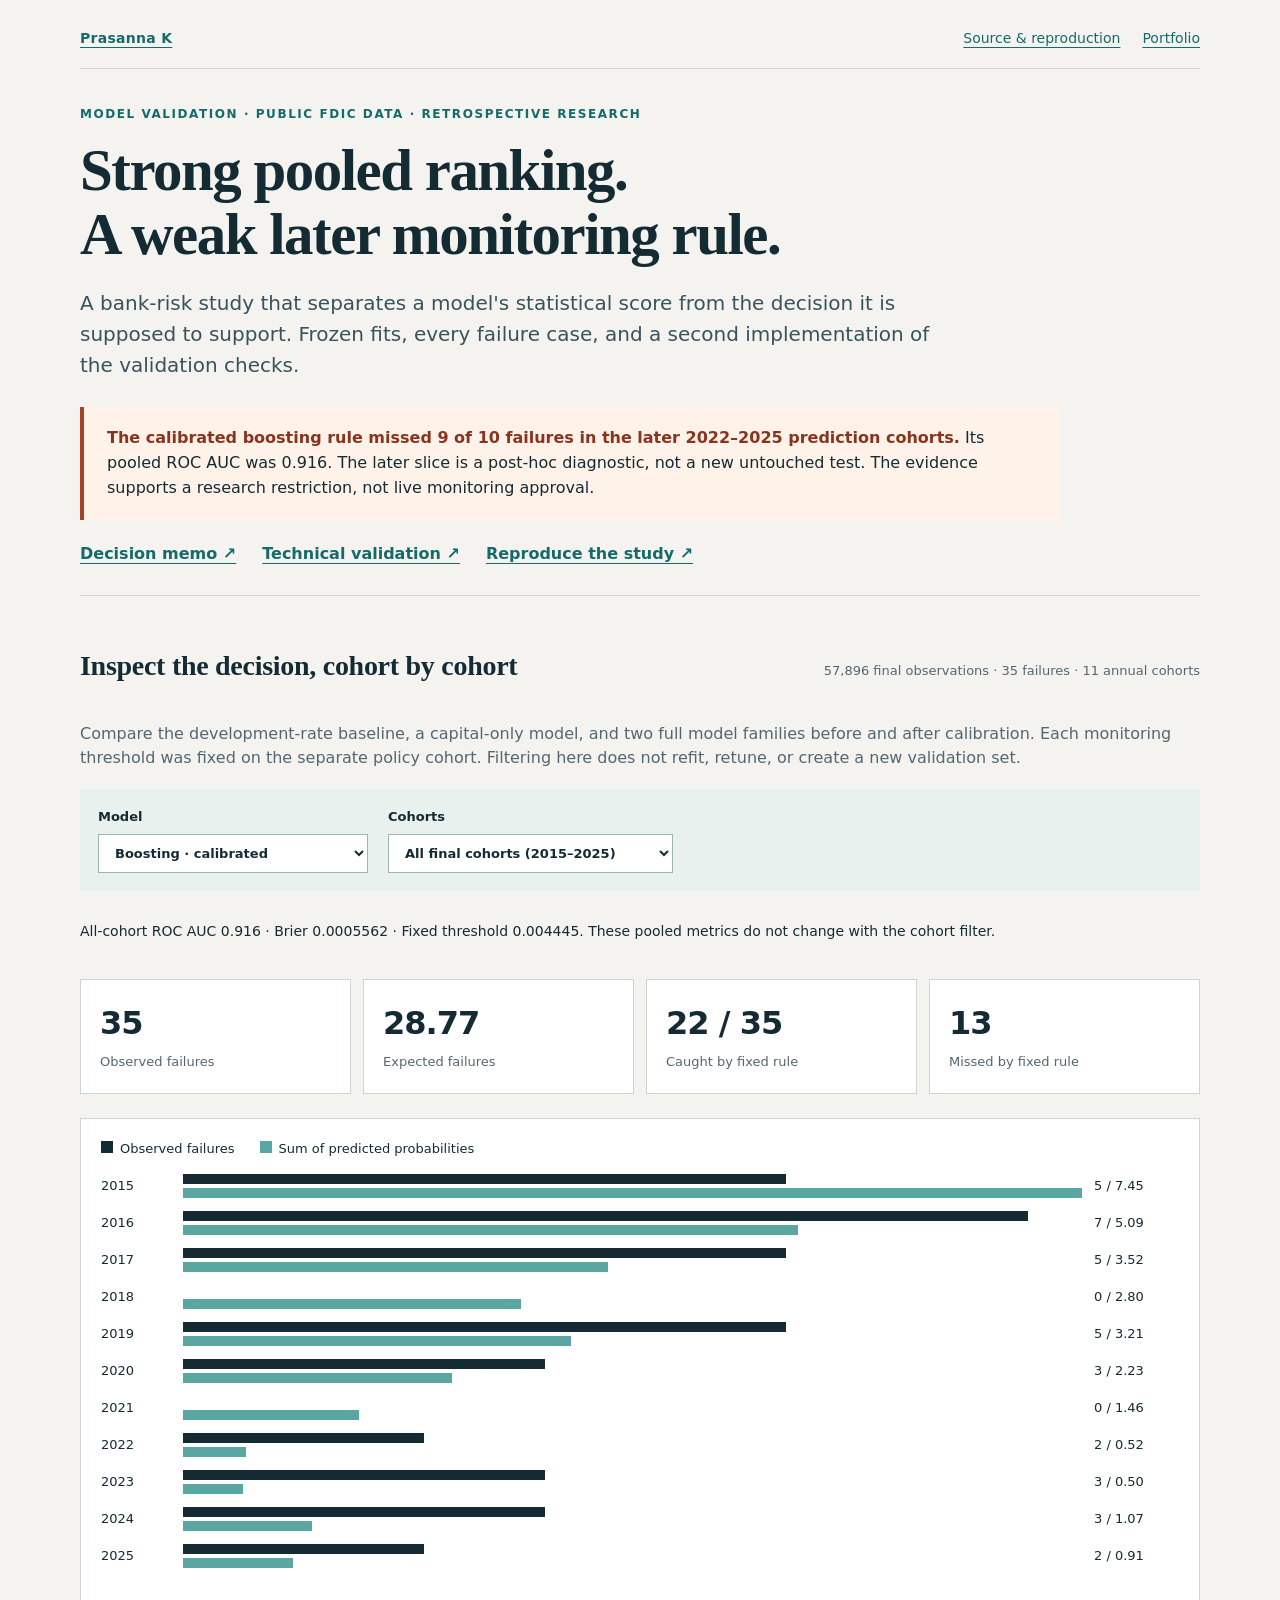
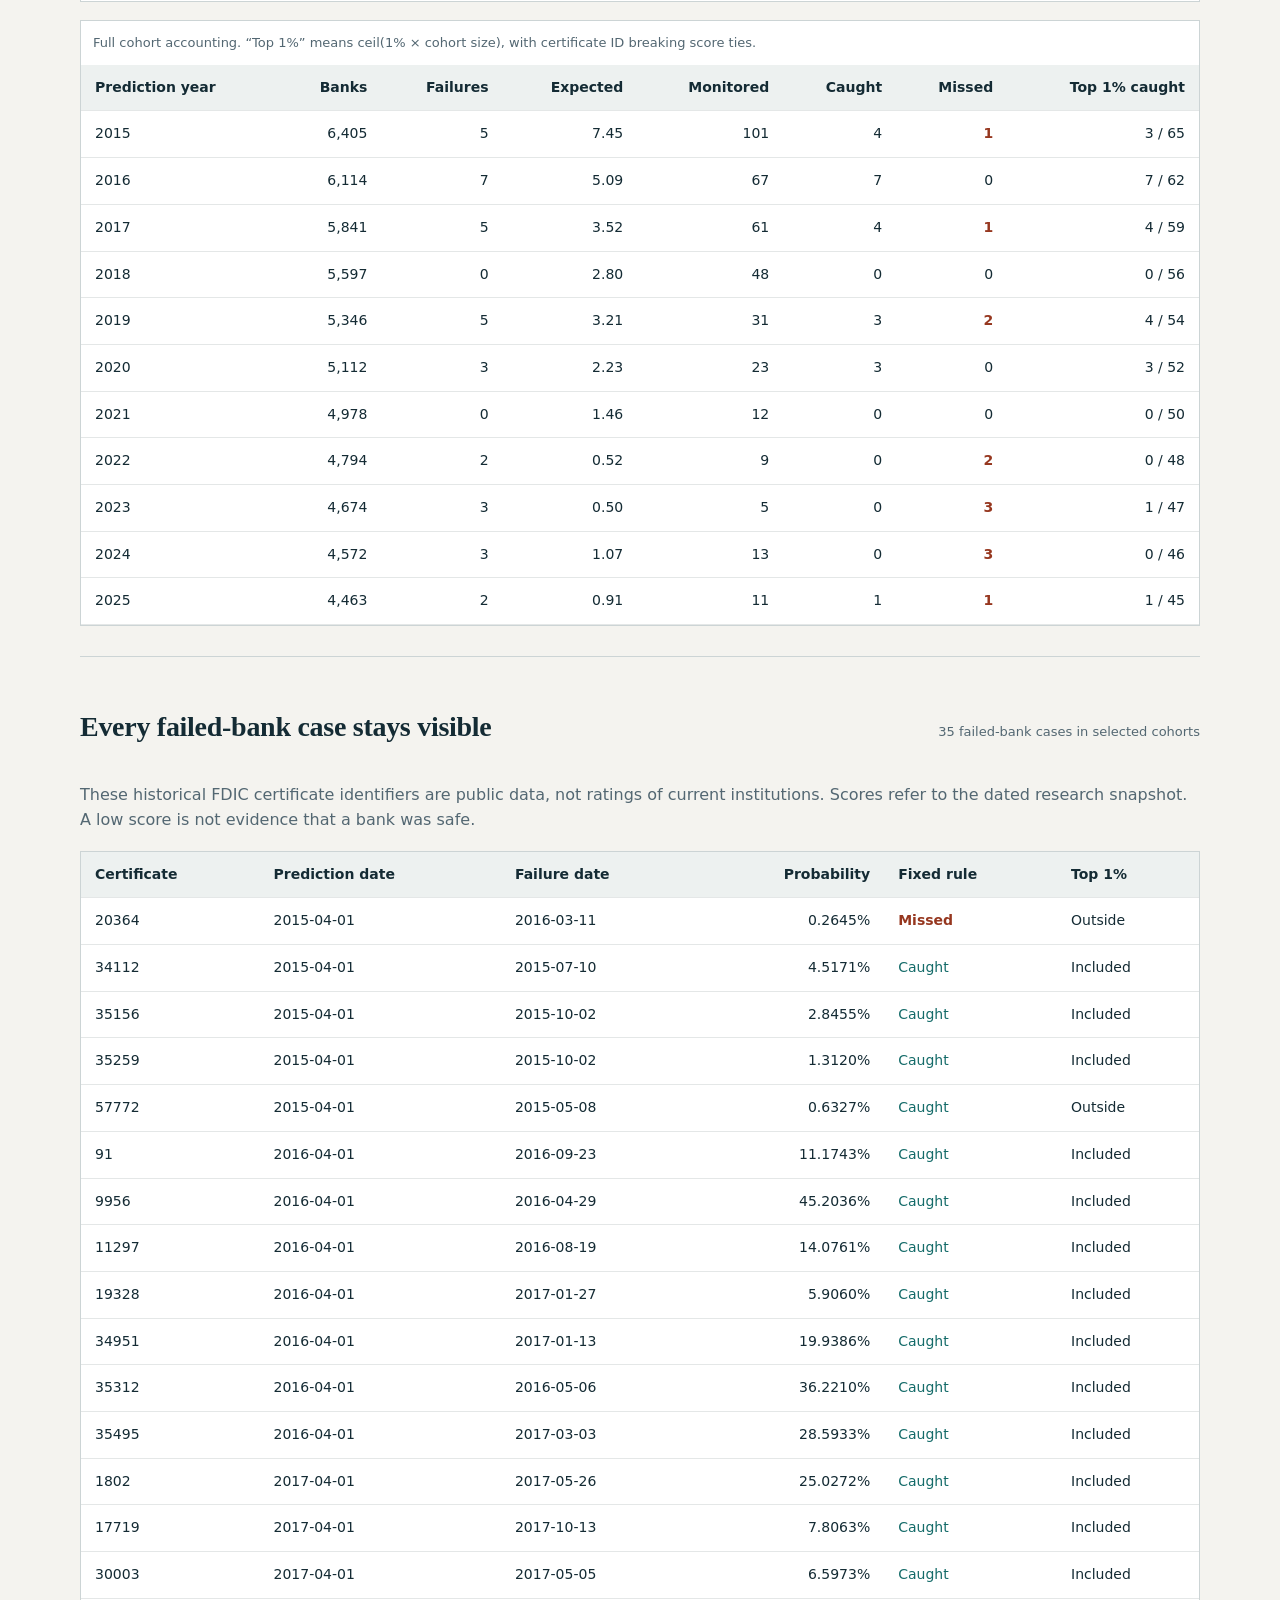
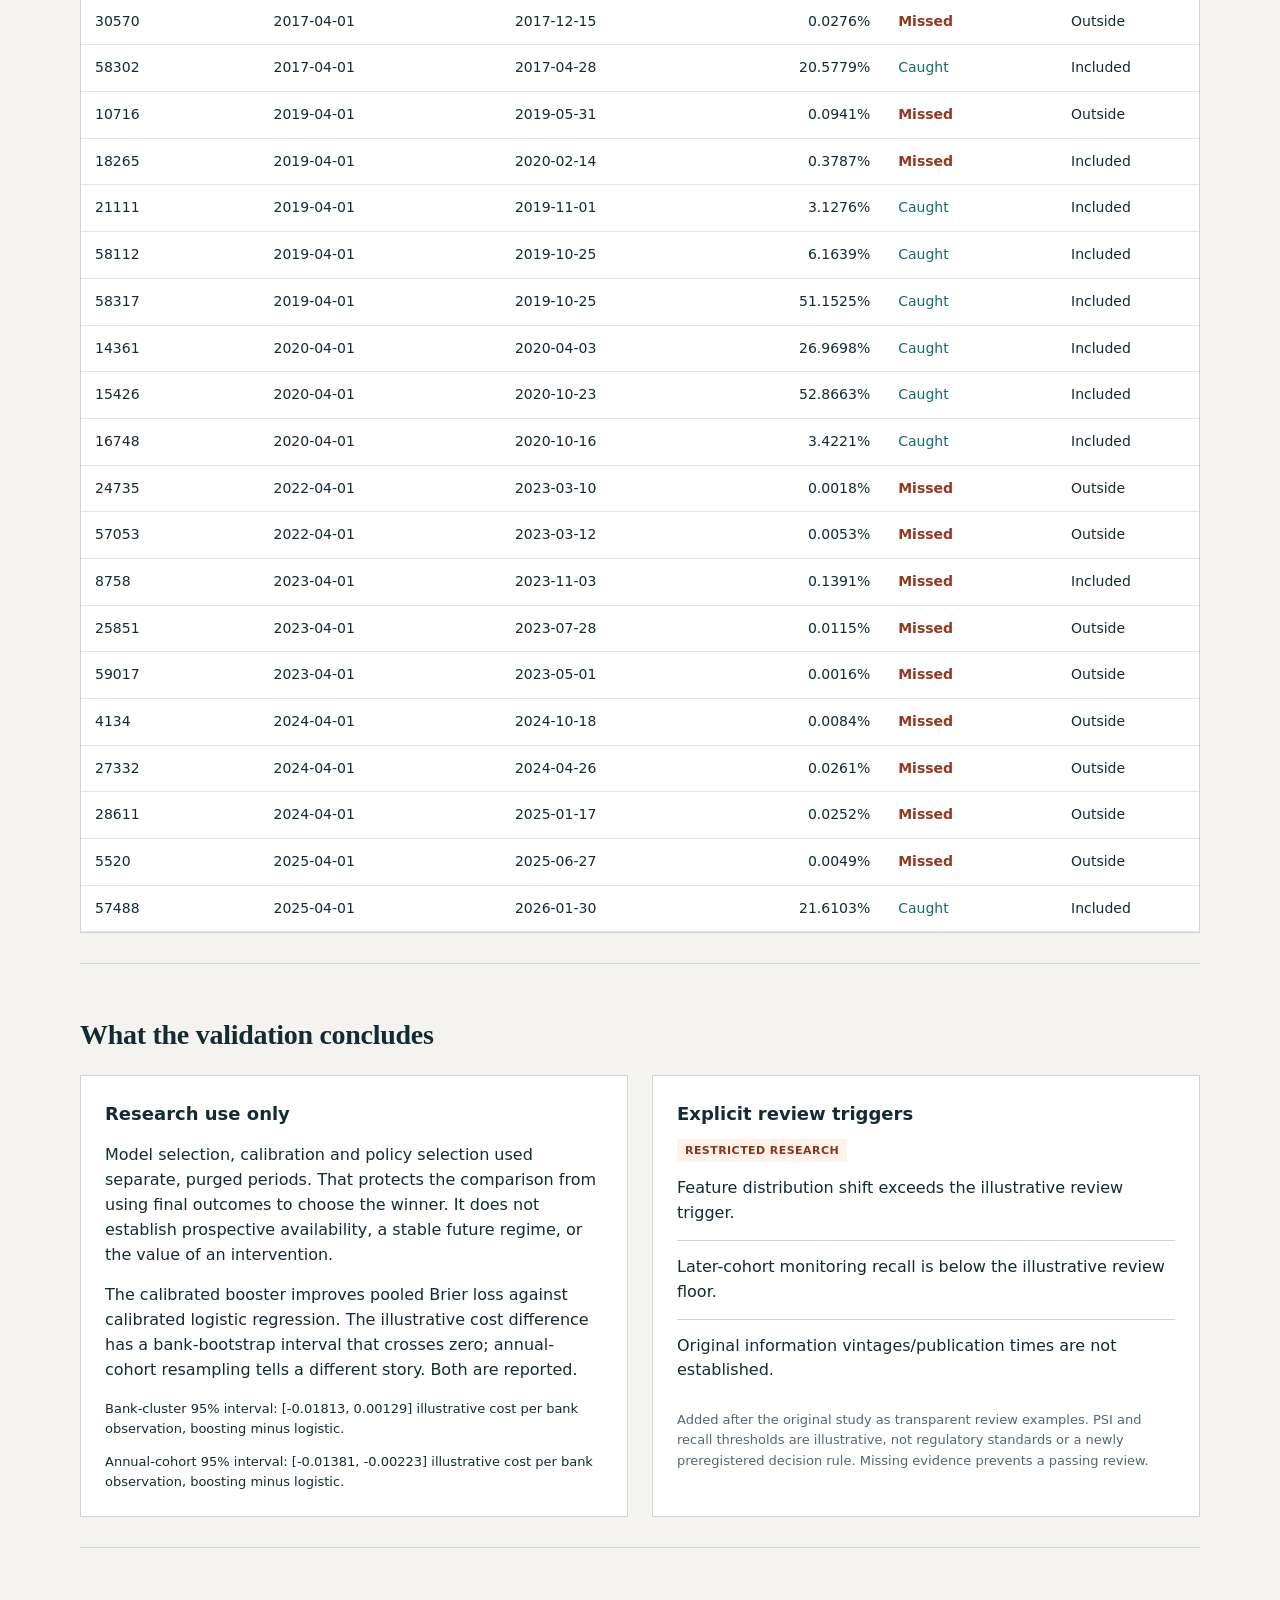
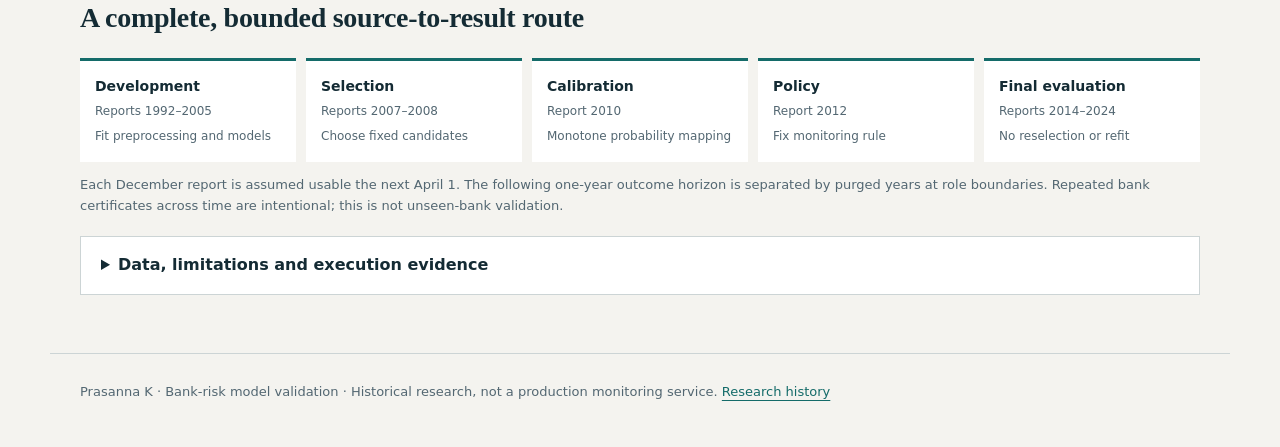
==== commit 40719356: "Publish independently validated FDIC bank-monitoring study" ====
--- a/docs/index.html
+++ b/docs/index.html
@@ -1,10 +1,113 @@
-<!doctype html><html lang="en"><head><meta charset="utf-8"><meta name="viewport" content="width=device-width,initial-scale=1"><title>Credit model validation | Prasanna K</title><style>
-:root{font-family:Inter,Segoe UI,Arial,sans-serif;color:#193342;background:#f5f7f8}*{box-sizing:border-box}body{margin:0}main{max-width:1120px;margin:auto;padding:32px 24px}header{border-bottom:1px solid #d8e2e7;padding-bottom:22px;margin-bottom:24px}.eyebrow{color:#56727b;font-size:13px;letter-spacing:.05em}h1{font-size:44px;line-height:1.12;letter-spacing:-.035em;max-width:760px}h2{font-size:23px}h3{font-size:18px}p{line-height:1.6}.lead{font-size:18px;color:#526b79;max-width:850px}nav{display:flex;gap:20px;flex-wrap:wrap}a{color:#145e66;text-underline-offset:4px}.notice{background:#fff3df;border-left:4px solid #a96735;padding:15px 18px;margin:22px 0;line-height:1.6}.panel{background:#fff;border:1px solid #d6e2e6;border-radius:12px;padding:24px;margin:20px 0;min-width:0}.controls{display:flex;gap:20px;flex-wrap:wrap}label{display:flex;flex-direction:column;gap:8px;font-size:14px}select,input{font:inherit}select{min-height:44px;padding:10px;border:1px solid #9ab1bb;border-radius:6px;background:#fff;color:#193342;max-width:100%}.metrics{display:grid;grid-template-columns:repeat(3,minmax(0,1fr));gap:20px;margin:24px 0}.metrics div{border-top:1px solid #d6e2e6;padding-top:15px}.metrics span{font-size:13px;display:block;color:#526b79}.metrics strong{display:block;font-size:32px;line-height:1.5;color:#155e63}.columns{display:grid;grid-template-columns:1.1fr 1fr;gap:24px}.columns .panel{margin:0}.scroll{overflow:auto}table{border-collapse:collapse;width:100%;font-size:14px}th,td{text-align:right;padding:12px;border-bottom:1px solid #d6e2e6;white-space:nowrap}th:first-child,td:first-child{text-align:left}th{background:#edf4f5}.subtle,footer{font-size:13px;color:#526b79}input[type=range]{width:100%;accent-color:#155e63;min-height:30px}button{min-height:44px;padding:10px 16px;border:1px solid #98b3bb;background:#edf4f5;border-radius:6px;color:#193342;cursor:pointer}a:focus-visible,button:focus-visible,select:focus-visible,input:focus-visible{outline:3px solid #b27628;outline-offset:4px}footer{margin-top:28px;border-top:1px solid #d6e2e6;padding-top:16px}@media(max-width:720px){main{padding:20px 16px}h1{font-size:34px}.columns,.metrics{grid-template-columns:1fr}.panel{padding:18px}.controls label{flex:1 1 180px}.metrics{gap:12px}.metrics strong{font-size:28px}nav{gap:12px}.lead{font-size:16px}}
-.metrics.money-metrics{grid-template-columns:minmax(0,1fr)}.metrics.money-metrics strong{font-size:clamp(1.25rem,4vw,2rem);overflow-wrap:anywhere;font-variant-numeric:tabular-nums}
-</style></head><body><main><header><p class="eyebrow">Prasanna K · Credit risk and model validation</p><h1>Risk ranks.<br>Probabilities drift.</h1><p class="lead">Six mortgage vintages, a frozen model decision and two untouched evaluation cohorts. Inspect why a better score still does not justify operational approval.</p><nav><a href="exports/technical_report.html">Technical report</a><a href="exports/decision_memo.html">Decision memo</a><a href="exports/protocol.html">Frozen protocol</a></nav></header><aside class="notice"><strong>Decision: restrict.</strong> Both models severely underpredict 2020 events. These are historical, later-revised U.S. mortgage data. No live underwriting, Indian portability, regulatory default or achieved savings claim is made.</aside><section class="panel"><div class="controls"><label>Outcome cohort<select id="year"><option value="2020">2020 · primary stress test</option><option value="2023">2023 · secondary transport</option></select></label><label>Frozen model<select id="model"><option value="logit">Unchanged logistic</option><option value="hgb">Retrained histogram boosting</option></select></label><label>Review capacity<select id="capacity"><option value="0.01">1% of eligible loans</option><option value="0.05" selected>5% of eligible loans</option><option value="0.1">10% of eligible loans</option></select></label></div><div class="metrics" aria-live="polite"><div><span>Brier score ↓</span><strong id="brier"></strong></div><div><span>Observed / expected events</span><strong id="oe"></strong></div><div><span>ROC AUC</span><strong id="auc"></strong></div></div><p id="flow"></p><p id="contrast"></p><p class="subtle">Validation selected unchanged logistic and retrained boosting. The fixed .0001 simplicity tolerance recommends logistic. Display controls never refit or reselect a model.</p></section><div class="columns"><section class="panel"><h2>Review allocation</h2><p id="capture" aria-live="polite"></p><p id="bounds"></p><div class="scroll"><table><caption>Equal-count calibration among known outcomes</caption><thead><tr><th>Group</th><th>Loans</th><th>Mean predicted</th><th>Observed</th></tr></thead><tbody id="calibration"></tbody></table></div><p class="subtle">Capture bounds assign unresolved outcomes adversarially. They are identification bounds, not confidence intervals or effects of reviewing borrowers. Calibration groups are descriptive.</p></section><section class="panel"><h2>Conditional loss scenario</h2><p>Probability × outstanding balance × assumed severity. These research probabilities are miscalibrated; this identity is not an approved provision or expected realized loss estimate.</p><label>Assumed severity <output id="severityValue"></output><input id="severity" type="range" min="0" max="100" value="30" step="1"></label><label>Assumed cost per review (USD) <output id="costValue"></output><input id="cost" type="range" min="0" max="200" value="25" step="1"></label><div class="metrics money-metrics"><div><span>Reviewed loans: conditional amount</span><strong id="conditional"></strong></div><div><span>Review cost</span><strong id="reviewCost"></strong></div></div><p class="subtle">Serious delinquency is not a financial loss. Review effectiveness is unidentified. No avoided losses, net benefits or profitability are computed.</p><button id="reset">Reset view</button></section></div><section class="panel"><h2>Keep the failure cases visible</h2><p>At the primary 2020 test, observed events are 8.324 times logistic predictions and 6.155 times boosting predictions. A favorable paired Brier contrast does not correct that probability failure. The separate 2023 check cannot be used as a second selection set.</p><p>300,000 loans · 20,151,667 monthly records · 16 numeric and four categorical predictors · four unique full fits and two intercept updates · no parameter search. Raw rows, identifiers, individual predictions and fitted models are excluded from this explorer.</p><p>Confidence intervals resample loans and can understate common-shock dependence. Protected attributes are absent; no fairness claim is supported. Historical SQL cutoffs do not establish immutable historical-release availability.</p></section><footer>Research completed 18 October 2026 · M.A. Actuarial Economics, Madras School of Economics · Aggregate research evidence only.</footer></main><script id="evidence" type="application/json">{"cohorts":{"2020":{"eligible":40066,"events":1946,"known":40059,"models":{"hgb":{"average_precision":0.17207060834203244,"brier":0.04574347491856327,"calibration":{"converged":true,"gradient_max":5.591870496529078e-11,"intercept":0.20299512592817975,"intercept_wald_95":[0.04534262320313562,0.36064762865322386],"slope":0.5619319322886597,"slope_wald_95":[0.5330419837042936,0.5908218808730258]},"equal_count_calibration":[{"event_rate_wilson_95":[0.007341489943912384,0.013567431189680802],"mean_probability":0.0003645021730054514,"n":4006,"observed_rate":0.00998502246630055},{"event_rate_wilson_95":[0.012311646679838528,0.02006904970282615],"mean_probability":0.0006526620040205388,"n":4006,"observed_rate":0.015726410384423364},{"event_rate_wilson_95":[0.01831415709166413,0.02753340588773667],"mean_probability":0.0008973325314807907,"n":4006,"observed_rate":0.022466300549176237},{"event_rate_wilson_95":[0.022606185381802972,0.03271806149900471],"mean_probability":0.0012202149332747835,"n":4006,"observed_rate":0.027209186220668997},{"event_rate_wilson_95":[0.03268641079550433,0.04458384090961405],"mean_probability":0.0016679370463639255,"n":4006,"observed_rate":0.0381927109335996},{"event_rate_wilson_95":[0.03153307658532999,0.043243310935207634],"mean_probability":0.0022414891732472405,"n":4006,"observed_rate":0.036944583125312035},{"event_rate_wilson_95":[0.04453577031838615,0.05817189606945598],"mean_probability":0.003150193194668627,"n":4006,"observed_rate":0.0509236145781328},{"event_rate_wilson_95":[0.0487484865907766,0.06293709086155629],"mean_probability":0.004797172092201478,"n":4006,"observed_rate":0.05541687468796805},{"event_rate_wilson_95":[0.07449502939542794,0.09155678728076554],"mean_probability":0.007897788266584164,"n":4006,"observed_rate":0.08262606090863704},{"event_rate_wilson_95":[0.1357103383838245,0.15760169974466726],"mean_probability":0.05604323934312571,"n":4005,"observed_rate":0.1463171036204744}],"event_rate":0.04857834693826606,"events":1946,"expected_events":316.1476749770955,"log_loss":0.24931749982269133,"n_known":40059,"observed_expected_ratio":6.155351293160657,"review_capacity":{"0.01":{"capture_bounds":[0.0890937019969278,0.08941418293936279],"known_outcome_recall":0.08941418293936279,"known_positive_captured":174,"precision_bounds":[0.4339152119700748,0.4339152119700748],"reviewed":401,"unresolved_reviewed":0},"0.05":{"capture_bounds":[0.20583717357910905,0.2065775950668037],"known_outcome_recall":0.2065775950668037,"known_positive_captured":402,"precision_bounds":[0.20059880239520958,0.20059880239520958],"reviewed":2004,"unresolved_reviewed":0},"0.1":{"capture_bounds":[0.30020491803278687,0.30148947098099643],"known_outcome_recall":0.3011305241521069,"known_positive_captured":586,"precision_bounds":[0.14624407287247318,0.14649363613676067],"reviewed":4007,"unresolved_reviewed":1}},"roc_auc":0.7154708092172168},"logit":{"average_precision":0.15995671443095957,"brier":0.046455296851366214,"calibration":{"converged":true,"gradient_max":2.833231446638214e-11,"intercept":0.629017552066825,"intercept_wald_95":[0.41846971834791624,0.8395653857857337],"slope":0.620377602816667,"slope_wald_95":[0.5833875650651393,0.6573676405681946]},"equal_count_calibration":[{"event_rate_wilson_95":[0.011654103676178924,0.019230274195737303],"mean_probability":0.0003842478373164652,"n":4006,"observed_rate":0.014977533699450823},{"event_rate_wilson_95":[0.018763717919552246,0.028081390733680857],"mean_probability":0.0008313592176954886,"n":4006,"observed_rate":0.022965551672491265},{"event_rate_wilson_95":[0.02034151936999046,0.0299949991416557],"mean_probability":0.0012044445007741878,"n":4006,"observed_rate":0.02471293060409386},{"event_rate_wilson_95":[0.022152318221624587,0.03217438298535079],"mean_probability":0.0015961339234615009,"n":4006,"observed_rate":0.02670993509735397},{"event_rate_wilson_95":[0.02785482113735919,0.03894120099252],"mean_probability":0.0020243720065494103,"n":4006,"observed_rate":0.032950574138791815},{"event_rate_wilson_95":[0.03569283276578451,0.04806146581924385],"mean_probability":0.0025236735514717556,"n":4006,"observed_rate":0.04143784323514728},{"event_rate_wilson_95":[0.04547072827441158,0.05923202946109517],"mean_probability":0.003132289840794079,"n":4006,"observed_rate":0.05192211682476285},{"event_rate_wilson_95":[0.04921739473894364,0.06346572838722155],"mean_probability":0.003944570735022322,"n":4006,"observed_rate":0.05591612581128307},{"event_rate_wilson_95":[0.06358696423293596,0.07952130194511454],"mean_probability":0.005254528107244019,"n":4006,"observed_rate":0.07114328507239141},{"event_rate_wilson_95":[0.13256884519205145,0.15425752861993516],"mean_probability":0.03747179412384809,"n":4005,"observed_rate":0.14307116104868914}],"event_rate":0.04857834693826606,"events":1946,"expected_events":233.78238806565048,"log_loss":0.2622072421605899,"n_known":40059,"observed_expected_ratio":8.323980331031295,"review_capacity":{"0.01":{"capture_bounds":[0.08653353814644137,0.0868448098663926],"known_outcome_recall":0.0868448098663926,"known_positive_captured":169,"precision_bounds":[0.42144638403990026,0.42144638403990026],"reviewed":401,"unresolved_reviewed":0},"0.05":{"capture_bounds":[0.19610855094726062,0.19681397738951695],"known_outcome_recall":0.19681397738951695,"known_positive_captured":383,"precision_bounds":[0.19111776447105788,0.19111776447105788],"reviewed":2004,"unresolved_reviewed":0},"0.1":{"capture_bounds":[0.29354508196721313,0.2948125321006677],"known_outcome_recall":0.2944501541623844,"known_positive_captured":573,"precision_bounds":[0.1429997504367357,0.1432493137010232],"reviewed":4007,"unresolved_reviewed":1}},"roc_auc":0.6929745534921322}},"paired_brier":{"hgb_minus_logit":-0.0007118219328029385,"paired_percentile_95_interval":[-0.0009197104789209153,-0.0005154003879153942],"replicates":2000,"resampling_unit":"loan","seed":20261016},"unresolved":7},"2023":{"eligible":46356,"events":275,"known":46350,"models":{"hgb":{"average_precision":0.29302589620214664,"brier":0.0049196980914409496,"calibration":{"converged":true,"gradient_max":6.358800802733565e-10,"intercept":0.6787078332999338,"intercept_wald_95":[0.40663985917814155,0.9507758074217261],"slope":0.9801748975583915,"slope_wald_95":[0.9255755585524189,1.034774236564364]},"equal_count_calibration":[{"event_rate_wilson_95":[3.808614039647483e-05,0.0012211633667378271],"mean_probability":0.0002029242215643652,"n":4635,"observed_rate":0.0002157497303128371},{"event_rate_wilson_95":[3.808614039647483e-05,0.0012211633667378271],"mean_probability":0.00030672105052538556,"n":4635,"observed_rate":0.0002157497303128371},{"event_rate_wilson_95":[3.808614039647483e-05,0.0012211633667378271],"mean_probability":0.0003947391044915238,"n":4635,"observed_rate":0.0002157497303128371},{"event_rate_wilson_95":[0.0003356530008879527,0.002217022904467199],"mean_probability":0.0005052907743373317,"n":4635,"observed_rate":0.0008629989212513484},{"event_rate_wilson_95":[0.0005934110289744698,0.0028215491418612476],"mean_probability":0.0006456392034010878,"n":4635,"observed_rate":0.0012944983818770227},{"event_rate_wilson_95":[0.0008748566432540416,0.0034023877930622424],"mean_probability":0.0008318874228536272,"n":4635,"observed_rate":0.001725997842502697},{"event_rate_wilson_95":[0.0010219152854317138,0.003686471283624852],"mean_probability":0.001102735331575366,"n":4635,"observed_rate":0.001941747572815534},{"event_rate_wilson_95":[0.003831021114264258,0.00820678171137712],"mean_probability":0.0015420727458402093,"n":4635,"observed_rate":0.005609492988133765},{"event_rate_wilson_95":[0.004006627128315666,0.008462317830065997],"mean_probability":0.0023308416072131983,"n":4635,"observed_rate":0.005825242718446602},{"event_rate_wilson_95":[0.036056812163355524,0.04755058469717285],"mean_probability":0.024383514408325712,"n":4635,"observed_rate":0.041423948220064725}],"event_rate":0.005933117583603021,"events":275,"expected_events":149.4619058080424,"log_loss":0.024997575516493103,"n_known":46350,"observed_expected_ratio":1.839933717647019,"review_capacity":{"0.01":{"capture_bounds":[0.48214285714285715,0.4927536231884058],"known_outcome_recall":0.4909090909090909,"known_positive_captured":135,"precision_bounds":[0.29094827586206895,0.29310344827586204],"reviewed":464,"unresolved_reviewed":1},"0.05":{"capture_bounds":[0.6236559139784946,0.6353790613718412],"known_outcome_recall":0.6327272727272727,"known_positive_captured":174,"precision_bounds":[0.07506471095772217,0.07592752372735116],"reviewed":2318,"unresolved_reviewed":2},"0.1":{"capture_bounds":[0.6881720430107527,0.7003610108303249],"known_outcome_recall":0.6981818181818182,"known_positive_captured":192,"precision_bounds":[0.04141501294219154,0.04184641932700604],"reviewed":4636,"unresolved_reviewed":2}},"roc_auc":0.9005038820105559},"logit":{"average_precision":0.2392067292847144,"brier":0.005307312307814955,"calibration":{"converged":true,"gradient_max":4.234847082827928e-10,"intercept":0.6162666478841163,"intercept_wald_95":[0.25621656619920813,0.9763167295690245],"slope":0.8909201427144542,"slope_wald_95":[0.831401894465761,0.9504383909631474]},"equal_count_calibration":[{"event_rate_wilson_95":[0.00011834069248132064,0.0015720509473932643],"mean_probability":0.00011513693386477254,"n":4635,"observed_rate":0.0004314994606256742},{"event_rate_wilson_95":[0.00011834069248132064,0.0015720509473932643],"mean_probability":0.00024450966399865723,"n":4635,"observed_rate":0.0004314994606256742},{"event_rate_wilson_95":[3.808614039647483e-05,0.0012211633667378271],"mean_probability":0.0003705734141083378,"n":4635,"observed_rate":0.0002157497303128371},{"event_rate_wilson_95":[0.00011834069248132064,0.0015720509473932643],"mean_probability":0.0005017918035860271,"n":4635,"observed_rate":0.0004314994606256742},{"event_rate_wilson_95":[0.0010219152854317138,0.003686471283624852],"mean_probability":0.0006486867762189482,"n":4635,"observed_rate":0.001941747572815534},{"event_rate_wilson_95":[0.0016398865042395127,0.0047930685957781865],"mean_probability":0.0008215958035084569,"n":4635,"observed_rate":0.0028047464940668823},{"event_rate_wilson_95":[0.0019622370918689746,0.00533300227362929],"mean_probability":0.0010380176723339583,"n":4635,"observed_rate":0.003236245954692557},{"event_rate_wilson_95":[0.0018001431606623824,0.005063954072095599],"mean_probability":0.0013251676529143178,"n":4635,"observed_rate":0.0030204962243797194},{"event_rate_wilson_95":[0.005254200768671035,0.010232739118892609],"mean_probability":0.0017724565582632088,"n":4635,"observed_rate":0.007335490830636462},{"event_rate_wilson_95":[0.034246616138898275,0.04548050152696756],"mean_probability":0.01899375139320243,"n":4635,"observed_rate":0.039482200647249194}],"event_rate":0.005933117583603021,"events":275,"expected_events":119.72987235971587,"log_loss":0.02896496279237091,"n_known":46350,"observed_expected_ratio":2.2968369929752477,"review_capacity":{"0.01":{"capture_bounds":[0.4714285714285714,0.48188405797101447],"known_outcome_recall":0.48,"known_positive_captured":132,"precision_bounds":[0.28448275862068967,0.28663793103448276],"reviewed":464,"unresolved_reviewed":1},"0.05":{"capture_bounds":[0.6057347670250897,0.6173285198555957],"known_outcome_recall":0.6145454545454545,"known_positive_captured":169,"precision_bounds":[0.0729076790336497,0.07377049180327869],"reviewed":2318,"unresolved_reviewed":2},"0.1":{"capture_bounds":[0.6559139784946236,0.6678700361010831],"known_outcome_recall":0.6654545454545454,"known_positive_captured":183,"precision_bounds":[0.039473684210526314,0.03990509059534081],"reviewed":4636,"unresolved_reviewed":2}},"roc_auc":0.8847105805751492}},"paired_brier":{"hgb_minus_logit":-0.0003876142163740053,"paired_percentile_95_interval":[-0.0005690917624836459,-0.0002023917107324542],"replicates":2000,"resampling_unit":"loan","seed":20261016},"unresolved":6}},"scenarios":[{"all_probability_weighted_exposure_usd":48203644.02218138,"capacity":"0.01","capture_bounds":[0.08653353814644137,0.0868448098663926],"known_capture":0.0868448098663926,"model":"logit","outcome_year":"2020","probability_weighted_reviewed_exposure_usd":24245558.084004175,"reviewed":401,"reviewed_upb_usd":83585381.71000001},{"all_probability_weighted_exposure_usd":48203644.02218138,"capacity":"0.05","capture_bounds":[0.19610855094726062,0.19681397738951695],"known_capture":0.19681397738951695,"model":"logit","outcome_year":"2020","probability_weighted_reviewed_exposure_usd":27657945.614823032,"reviewed":2004,"reviewed_upb_usd":353912601.81},{"all_probability_weighted_exposure_usd":48203644.02218138,"capacity":"0.1","capture_bounds":[0.29354508196721313,0.2948125321006677],"known_capture":0.2944501541623844,"model":"logit","outcome_year":"2020","probability_weighted_reviewed_exposure_usd":30273451.426753417,"reviewed":4007,"reviewed_upb_usd":718652812.69},{"all_probability_weighted_exposure_usd":66336915.170654796,"capacity":"0.01","capture_bounds":[0.0890937019969278,0.08941418293936279],"known_capture":0.08941418293936279,"model":"hgb","outcome_year":"2020","probability_weighted_reviewed_exposure_usd":31227470.21106047,"reviewed":401,"reviewed_upb_usd":86155523.09},{"all_probability_weighted_exposure_usd":66336915.170654796,"capacity":"0.05","capture_bounds":[0.20583717357910905,0.2065775950668037],"known_capture":0.2065775950668037,"model":"hgb","outcome_year":"2020","probability_weighted_reviewed_exposure_usd":41942077.20166607,"reviewed":2004,"reviewed_upb_usd":417398622.16999996},{"all_probability_weighted_exposure_usd":66336915.170654796,"capacity":"0.1","capture_bounds":[0.30020491803278687,0.30148947098099643],"known_capture":0.3011305241521069,"model":"hgb","outcome_year":"2020","probability_weighted_reviewed_exposure_usd":47138826.40494856,"reviewed":4007,"reviewed_upb_usd":822756786.4},{"all_probability_weighted_exposure_usd":31780350.64805401,"capacity":"0.01","capture_bounds":[0.4714285714285714,0.48188405797101447],"known_capture":0.48,"model":"logit","outcome_year":"2023","probability_weighted_reviewed_exposure_usd":19849690.612851564,"reviewed":464,"reviewed_upb_usd":117980472.43},{"all_probability_weighted_exposure_usd":31780350.64805401,"capacity":"0.05","capture_bounds":[0.6057347670250897,0.6173285198555957],"known_capture":0.6145454545454545,"model":"logit","outcome_year":"2023","probability_weighted_reviewed_exposure_usd":21421304.763735592,"reviewed":2318,"reviewed_upb_usd":531243117.33},{"all_probability_weighted_exposure_usd":31780350.64805401,"capacity":"0.1","capture_bounds":[0.6559139784946236,0.6678700361010831],"known_capture":0.6654545454545454,"model":"logit","outcome_year":"2023","probability_weighted_reviewed_exposure_usd":22805889.835534334,"reviewed":4636,"reviewed_upb_usd":1105678646.8700001},{"all_probability_weighted_exposure_usd":38594538.48268871,"capacity":"0.01","capture_bounds":[0.48214285714285715,0.4927536231884058],"known_capture":0.4909090909090909,"model":"hgb","outcome_year":"2023","probability_weighted_reviewed_exposure_usd":21670871.562881593,"reviewed":464,"reviewed_upb_usd":120088425.94999999},{"all_probability_weighted_exposure_usd":38594538.48268871,"capacity":"0.05","capture_bounds":[0.6236559139784946,0.6353790613718412],"known_capture":0.6327272727272727,"model":"hgb","outcome_year":"2023","probability_weighted_reviewed_exposure_usd":26273433.852806646,"reviewed":2318,"reviewed_upb_usd":581033007.81},{"all_probability_weighted_exposure_usd":38594538.48268871,"capacity":"0.1","capture_bounds":[0.6881720430107527,0.7003610108303249],"known_capture":0.6981818181818182,"model":"hgb","outcome_year":"2023","probability_weighted_reviewed_exposure_usd":28520388.27887683,"reviewed":4636,"reviewed_upb_usd":1176637387.67}],"scope":"Latest-release retrospective US mortgage monitoring; not Indian underwriting, regulatory default, a causal COVID effect or deployable historical release backtest.","selection":{"recommended_family_from_validation":"logit","selected_variants":{"hgb":"retrained","logit":"unchanged"},"validation_brier":{"hgb":{"recalibrated":0.0037263564038250135,"retrained":0.0034885860670454175,"unchanged":0.0035509644772004504},"logit":{"recalibrated":0.003549959133891271,"retrained":0.0035165215461546136,"unchanged":0.003508142757819682}}}}</script><script>
-const data=JSON.parse(document.getElementById('evidence').textContent), $=id=>document.getElementById(id), pct=x=>(100*x).toFixed(2)+'%', usd=x=>'$'+x.toLocaleString('en-US',{maximumFractionDigits:0});
-function render(){const year=$('year').value,family=$('model').value,capacity=$('capacity').value,r=data.cohorts[year],m=r.models[family],s=data.scenarios.find(x=>x.outcome_year===year&&x.model===family&&x.capacity===capacity),d=r.paired_brier,ci=d.paired_percentile_95_interval;
-$('brier').textContent=m.brier.toFixed(6);$('oe').textContent=m.observed_expected_ratio.toFixed(3)+'×';$('auc').textContent=m.roc_auc.toFixed(4);$('flow').textContent=r.known.toLocaleString()+' known outcomes; '+r.events.toLocaleString()+' events; '+r.unresolved+' unresolved among '+r.eligible.toLocaleString()+' eligible loans. Known event rate '+pct(m.event_rate)+'.';$('contrast').textContent=(year==='2020'?'Primary':'Secondary')+' HGB − logistic Brier: '+d.hgb_minus_logit.toFixed(9)+'; paired 95% interval ['+ci.map(x=>x.toFixed(9)).join(', ')+']. Both selected models stay fixed.';
-$('capture').textContent=s.reviewed.toLocaleString()+' reviews capture '+pct(s.known_capture)+' of known positive outcomes.';$('bounds').textContent='All-eligible capture bounds: '+s.capture_bounds.map(pct).join('–')+'.';$('calibration').innerHTML=m.equal_count_calibration.map((x,i)=>'<tr><td>'+(i+1)+'</td><td>'+x.n.toLocaleString()+'</td><td>'+pct(x.mean_probability)+'</td><td>'+pct(x.observed_rate)+'</td></tr>').join('');$('severityValue').textContent=$('severity').value+'%';$('costValue').textContent='$'+$('cost').value;$('conditional').textContent=usd(s.probability_weighted_reviewed_exposure_usd*Number($('severity').value)/100);$('reviewCost').textContent=usd(s.reviewed*Number($('cost').value));}
-for(const id of ['year','model','capacity','severity','cost'])$(id).addEventListener('input',render);$('reset').addEventListener('click',()=>{$('year').value='2020';$('model').value='logit';$('capacity').value='0.05';$('severity').value='30';$('cost').value='25';render();});render();
-</script></body></html>
+<!doctype html>
+<html lang="en">
+<head>
+<meta charset="utf-8"><meta name="viewport" content="width=device-width,initial-scale=1">
+<meta name="description" content="Bank-risk validation: why strong pooled ranking did not make a frozen monitoring rule reliable in later cohorts.">
+<title>Bank-risk validation | Prasanna K</title>
+<style>:root{--ink:#142b34;--muted:#536772;--paper:#f4f3ef;--line:#ccd4d5;--teal:#146b69;--rust:#a34228;--white:#fff;--light:#e9f1ef}
+*{box-sizing:border-box}body{margin:0;background:var(--paper);color:var(--ink);font:16px/1.55 system-ui,-apple-system,Segoe UI,sans-serif}
+a{color:var(--teal);text-underline-offset:4px}a:focus-visible,select:focus-visible,summary:focus-visible{outline:3px solid #e89f35;outline-offset:3px}
+header,main,footer{max-width:1180px;margin:auto;padding:28px 30px}nav{display:flex;justify-content:space-between;gap:20px;flex-wrap:wrap;font-size:14px;border-bottom:1px solid var(--line);padding-bottom:18px}.brand{font-weight:750;letter-spacing:.02em}nav div{display:flex;gap:22px;flex-wrap:wrap}
+.eyebrow{text-transform:uppercase;letter-spacing:.13em;font-size:12px;font-weight:750;color:var(--teal);margin-top:36px}
+h1{font:600 clamp(35px,4.6vw,61px)/1.08 Georgia,serif;letter-spacing:-.025em;max-width:850px;margin:16px 0 22px}
+h2{font:600 28px/1.2 Georgia,serif;letter-spacing:-.01em}h3{font-size:18px;margin:0 0 10px}
+.lead{max-width:850px;font-size:20px;color:#38535c}.warning{background:#fff2e8;border-left:4px solid var(--rust);padding:19px 23px;margin:26px 0 0;max-width:980px}.warning strong{color:#89341f}
+.links{display:flex;flex-wrap:wrap;gap:12px 26px;margin:22px 0 0}.links a{font-weight:650}main{padding-top:0}
+.section{padding:30px 0;border-top:1px solid var(--line)}.section-title{display:flex;align-items:baseline;justify-content:space-between;gap:15px;flex-wrap:wrap}.muted{color:var(--muted)}.small{font-size:13px}
+.cards{display:grid;grid-template-columns:repeat(4,1fr);gap:12px;margin:24px 0}.card{background:var(--white);border:1px solid var(--line);padding:19px}.card .value{display:block;font-size:32px;font-weight:650;letter-spacing:-.03em}.card .label{font-size:13px;color:var(--muted)}
+.filters{display:flex;gap:20px;flex-wrap:wrap;align-items:end;background:var(--light);padding:18px;margin:18px 0}.filters label{display:flex;flex-direction:column;gap:7px;font-size:13px;font-weight:650}.filters select{padding:10px 36px 10px 12px;border:1px solid #9db5b5;border-radius:0;background:white;color:var(--ink);font:inherit;min-width:220px}
+.kpi-line{padding:12px 0;margin:0;font-size:14px}.chart{background:white;border:1px solid var(--line);padding:20px;overflow:auto}
+.chart-row{display:grid;grid-template-columns:70px 1fr 85px;align-items:center;gap:12px;margin:13px 0;min-width:380px;font-size:13px}.bars{display:grid;gap:4px}.bar{height:10px;transition:width .18s}.bar.actual{background:var(--ink)}.bar.expected{background:#5aa6a0}
+.legend{display:flex;gap:25px;font-size:13px;margin-bottom:15px}.legend span:before{content:"";display:inline-block;width:12px;height:12px;background:var(--ink);margin-right:7px}.legend .expected:before{background:#5aa6a0}
+.table-wrap{overflow:auto;background:white;border:1px solid var(--line);margin-top:18px}table{border-collapse:collapse;width:100%;font-size:14px}caption{text-align:left;padding:12px;font-size:13px;color:var(--muted)}
+th,td{padding:12px 14px;text-align:left;border-bottom:1px solid #e4e7e7;white-space:nowrap}th{background:#edf1f0;font-weight:650}td.numeric,th.numeric{text-align:right;font-variant-numeric:tabular-nums}.fail{color:#96371f;font-weight:650}.pass{color:#146b69}
+.grid{display:grid;grid-template-columns:1fr 1fr;gap:24px}.box{border:1px solid var(--line);background:white;padding:24px}.box p:last-child{margin-bottom:0}.finding{padding:14px 0;border-bottom:1px solid var(--line)}.finding:last-child{border:0}.badge{display:inline-block;padding:3px 8px;font-size:11px;letter-spacing:.04em;background:#fff2e8;color:#89341f;font-weight:700}
+.timeline{display:grid;grid-template-columns:repeat(5,1fr);gap:10px;margin-top:20px}.timeline div{padding:15px;background:white;border-top:3px solid var(--teal)}.timeline strong{display:block;font-size:14px}.timeline span{font-size:12px;color:var(--muted)}
+details{background:white;border:1px solid var(--line);padding:16px 20px;margin-top:20px}summary{cursor:pointer;font-weight:650}code{font-size:.88em;word-break:break-word}pre{white-space:pre-wrap;background:#e9eeee;padding:18px;font-size:13px;overflow:auto}
+footer{border-top:1px solid var(--line);font-size:13px;color:var(--muted);padding-bottom:45px}.empty{padding:20px;color:var(--muted)}
+@media(max-width:760px){header,main,footer{padding-left:19px;padding-right:19px}.cards{grid-template-columns:repeat(2,1fr)}.grid{grid-template-columns:1fr}.timeline{grid-template-columns:1fr 1fr}.filters{gap:14px}.filters label,.filters select{width:100%}.lead{font-size:18px}.card .value{font-size:29px}}
+@media(prefers-reduced-motion:reduce){.bar{transition:none}}
+</style>
+</head>
+<body>
+<header>
+<nav aria-label="Primary"><a class="brand" href="https://github.com/Prasanna-K-123">Prasanna K</a><div><a href="https://github.com/Prasanna-K-123/credit-risk-model-validation">Source &amp; reproduction</a><a href="https://prasanna-k-123.github.io/financial-decision-lab/portfolio.html">Portfolio</a></div></nav>
+<p class="eyebrow">Model validation · public FDIC data · retrospective research</p>
+<h1>Strong pooled ranking.<br>A weak later monitoring rule.</h1>
+<p class="lead">A bank-risk study that separates a model's statistical score from the decision it is supposed to support. Frozen fits, every failure case, and a second implementation of the validation checks.</p>
+<div class="warning"><strong>The calibrated boosting rule missed 9 of 10 failures in the later 2022–2025 prediction cohorts.</strong> Its pooled ROC AUC was 0.916. The later slice is a post-hoc diagnostic, not a new untouched test. The evidence supports a research restriction, not live monitoring approval.</div>
+<div class="links"><a href="https://github.com/Prasanna-K-123/credit-risk-model-validation/blob/main/reports/DECISION_MEMO.md">Decision memo ↗</a><a href="https://github.com/Prasanna-K-123/credit-risk-model-validation/blob/main/reports/VALIDATION_REPORT.md">Technical validation ↗</a><a href="https://github.com/Prasanna-K-123/credit-risk-model-validation/blob/main/docs/REPRODUCE.md">Reproduce the study ↗</a></div>
+</header>
+<main>
+<noscript><p class="warning">The headline and linked reports are available without JavaScript. Enable JavaScript to filter the cohorts and inspect all failure cases.</p></noscript>
+<section class="section" aria-labelledby="explore-title">
+<div class="section-title"><h2 id="explore-title">Inspect the decision, cohort by cohort</h2><span class="small muted">57,896 final observations · 35 failures · 11 annual cohorts</span></div>
+<p class="muted">Compare the development-rate baseline, a capital-only model, and two full model families before and after calibration. Each monitoring threshold was fixed on the separate policy cohort. Filtering here does not refit, retune, or create a new validation set.</p>
+<div class="filters"><label>Model<select id="model" aria-label="Model"></select></label><label>Cohorts<select id="cohort" aria-label="Cohorts"><option value="all">All final cohorts (2015–2025)</option><option value="late">Later diagnostic (2022–2025)</option></select></label></div>
+<p id="overall" class="kpi-line"></p>
+<div id="cards" class="cards" aria-live="polite"></div>
+<div class="chart"><div class="legend"><span>Observed failures</span><span class="expected">Sum of predicted probabilities</span></div><div id="bars" role="img" aria-label="Observed and expected failures by annual prediction cohort"></div></div>
+<div class="table-wrap"><table><caption>Full cohort accounting. “Top 1%” means ceil(1% × cohort size), with certificate ID breaking score ties.</caption><thead><tr><th>Prediction year</th><th class="numeric">Banks</th><th class="numeric">Failures</th><th class="numeric">Expected</th><th class="numeric">Monitored</th><th class="numeric">Caught</th><th class="numeric">Missed</th><th class="numeric">Top 1% caught</th></tr></thead><tbody id="annual"></tbody></table></div>
+</section>
+<section class="section" aria-labelledby="cases-title">
+<div class="section-title"><h2 id="cases-title">Every failed-bank case stays visible</h2><span id="case-count" class="small muted"></span></div>
+<p class="muted">These historical FDIC certificate identifiers are public data, not ratings of current institutions. Scores refer to the dated research snapshot. A low score is not evidence that a bank was safe.</p>
+<div class="table-wrap"><table><thead><tr><th>Certificate</th><th>Prediction date</th><th>Failure date</th><th class="numeric">Probability</th><th>Fixed rule</th><th>Top 1%</th></tr></thead><tbody id="cases"></tbody></table></div>
+</section>
+<section class="section" aria-labelledby="review-title"><h2 id="review-title">What the validation concludes</h2>
+<div class="grid"><div class="box"><h3>Research use only</h3>
+<p>Model selection, calibration and policy selection used separate, purged periods. That protects the comparison from using final outcomes to choose the winner. It does not establish prospective availability, a stable future regime, or the value of an intervention.</p>
+<p>The calibrated booster improves pooled Brier loss against calibrated logistic regression. The illustrative cost difference has a bank-bootstrap interval that crosses zero; annual-cohort resampling tells a different story. Both are reported.</p><div id="intervals"></div></div>
+<div class="box"><h3>Explicit review triggers</h3><span class="badge" id="status"></span><div id="findings"></div>
+<p class="small muted">Added after the original study as transparent review examples. PSI and recall thresholds are illustrative, not regulatory standards or a newly preregistered decision rule. Missing evidence prevents a passing review.</p></div></div>
+</section>
+<section class="section"><h2>A complete, bounded source-to-result route</h2>
+<div class="timeline"><div><strong>Development</strong><span>Reports 1992–2005<br>Fit preprocessing and models</span></div><div><strong>Selection</strong><span>Reports 2007–2008<br>Choose fixed candidates</span></div><div><strong>Calibration</strong><span>Report 2010<br>Monotone probability mapping</span></div><div><strong>Policy</strong><span>Report 2012<br>Fix monitoring rule</span></div><div><strong>Final evaluation</strong><span>Reports 2014–2024<br>No reselection or refit</span></div></div>
+<p class="small muted">Each December report is assumed usable the next April 1. The following one-year outcome horizon is separated by purged years at role boundaries. Repeated bank certificates across time are intentional; this is not unseen-bank validation.</p>
+<details><summary>Data, limitations and execution evidence</summary>
+<p>237,253 eligible bank-year observations are rebuilt from 29 annual financial extracts plus institution and failure records. Public frozen source objects and the full prediction file are checksum-verified before reuse. Seven registered fits, two monotone calibrators, policy thresholds, paired bank/year bootstrap and the all-case audit are actually replayed.</p>
+<p>Current historical source revisions are not original information vintages. Three-month report availability is assumed. Failure with competing nonfailure exits is not borrower PD, LGD, expected credit loss or IFRS 9 compliance. Rare events, annual cadence, nominal bank-size features and dependence across banks/years limit interpretation. No realized savings, bank deployment or regulatory endorsement is claimed.</p>
+<p>Original source, protocol and historical results remain frozen. The independent review added on 28 October 2026 checks metrics, every cohort, all failed-bank cases and feature drift. The <a href="https://github.com/Prasanna-K-123/credit-risk-model-validation/blob/main/reports/execution_receipt.json">execution receipt</a> records the actual run and environment.</p>
+<pre>python -m venv .venv
+# Activate the environment, then:
+python -m pip install -r requirements.txt
+python -m pytest -q
+python scripts/reproduce.py</pre>
+</details></section>
+</main>
+<footer>Prasanna K · Bank-risk model validation · Historical research, not a production monitoring service. <a href="https://github.com/Prasanna-K-123/credit-risk-model-validation/blob/main/RESEARCH_HISTORY.md">Research history</a></footer>
+<script id="evidence" type="application/json">{"version":"bank-review-v1","predictions_sha256":"2b1bebfd12eba0febd540a0566486ca18e751a923085e25ee9dc37155a1f6a62","population":{"development":{"rows":148144,"certificates":15637,"failure_events":105,"nonfailure_exits":7143,"first_prediction":"1993-04-01","last_prediction":"2006-04-01","latest_horizon":"2007-04-01"},"selection":{"rows":16649,"certificates":8530,"failure_events":204,"nonfailure_exits":439,"first_prediction":"2008-04-01","last_prediction":"2009-04-01","latest_horizon":"2010-04-01"},"calibration":{"rows":7561,"certificates":7561,"failure_events":82,"nonfailure_exits":182,"first_prediction":"2011-04-01","last_prediction":"2011-04-01","latest_horizon":"2012-04-01"},"policy":{"rows":7003,"certificates":7003,"failure_events":25,"nonfailure_exits":261,"first_prediction":"2013-04-01","last_prediction":"2013-04-01","latest_horizon":"2014-04-01"},"test":{"rows":57896,"certificates":6477,"failure_events":35,"nonfailure_exits":2157,"first_prediction":"2015-04-01","last_prediction":"2025-04-01","latest_horizon":"2026-04-01"}},"source_protocol_sha256":"5a63d52ee80a4ac593830e89bb56ddf280911b8c5c33187e14a69749ad12c1d2","independent_numeric_and_case_checks":1470,"models":{"constant":{"overall":{"brier":0.0006041776709647147,"log_loss":0.005092648228989824,"auc":0.5,"average_precision":0.0006045322647505873,"weighted_cost_per_row":0.06045322647505873,"test_monitor_count":0,"test_caught_failures":0,"test_missed_failures":35,"false_positives":0,"expected_failures":41.03493897829139,"observed_failures":35,"observed_expected_ratio":0.8529316936115333},"threshold":1.0000000000000002,"annual":[{"prediction_date":"2015-04-01","model":"constant","rows":6405,"failures":5,"nonfailure_exits":287,"review_capacity":65,"captured_failures_at_capacity":0,"precision_at_capacity":0.0,"recall_at_capacity":0.0,"brier":0.0007800358912348655,"log_loss":0.006369653992070902,"auc":0.5,"average_precision":0.00078064012490242,"weighted_cost_per_row":0.078064012490242,"test_monitor_count":0,"test_caught_failures":0,"test_missed_failures":5,"false_positives":0,"expected_failures":4.539670860784102,"observed_failures":5,"observed_expected_ratio":1.1014014348908963},{"prediction_date":"2016-04-01","model":"constant","rows":6114,"failures":7,"nonfailure_exits":266,"review_capacity":62,"captured_failures_at_capacity":1,"precision_at_capacity":0.016129032258064516,"recall_at_capacity":0.14285714285714285,"brier":0.0011437927083351566,"log_loss":0.009011097486060054,"auc":0.5,"average_precision":0.001144913313706248,"weighted_cost_per_row":0.1144913313706248,"test_monitor_count":0,"test_caught_failures":0,"test_missed_failures":7,"false_positives":0,"expected_failures":4.3334188357274,"observed_failures":7,"observed_expected_ratio":1.6153527423399847},{"prediction_date":"2017-04-01","model":"constant","rows":5841,"failures":5,"nonfailure_exits":244,"review_capacity":59,"captured_failures_at_capacity":0,"precision_at_capacity":0.0,"recall_at_capacity":0.0,"brier":0.0008553067206491895,"log_loss":0.006916237955028812,"auc":0.5,"average_precision":0.0008560178051703475,"weighted_cost_per_row":0.08560178051703475,"test_monitor_count":0,"test_caught_failures":0,"test_missed_failures":5,"false_positives":0,"expected_failures":4.139924667890702,"observed_failures":5,"observed_expected_ratio":1.2077514450395805},{"prediction_date":"2018-04-01","model":"constant","rows":5597,"failures":0,"nonfailure_exits":259,"review_capacity":56,"captured_failures_at_capacity":0,"precision_at_capacity":0.0,"recall_at_capacity":null,"brier":5.023546939690186e-07,"log_loss":0.0007090211416504055,"auc":null,"average_precision":null,"weighted_cost_per_row":0.0,"test_monitor_count":0,"test_caught_failures":0,"test_missed_failures":0,"false_positives":0,"expected_failures":3.966984825575116,"observed_failures":0,"observed_expected_ratio":0.0},{"prediction_date":"2019-04-01","model":"constant","rows":5346,"failures":5,"nonfailure_exits":242,"review_capacity":54,"captured_failures_at_capacity":0,"precision_at_capacity":0.0,"recall_at_capacity":0.0,"brier":0.0009344552730524505,"log_loss":0.007490980252563851,"auc":0.5,"average_precision":0.0009352787130564908,"weighted_cost_per_row":0.09352787130564909,"test_monitor_count":0,"test_caught_failures":0,"test_missed_failures":5,"false_positives":0,"expected_failures":3.7890835943406413,"observed_failures":5,"observed_expected_ratio":1.3195802825432457},{"prediction_date":"2020-04-01","model":"constant","rows":5112,"failures":3,"nonfailure_exits":138,"review_capacity":52,"captured_failures_at_capacity":0,"precision_at_capacity":0.0,"recall_at_capacity":0.0,"brier":0.0005865249252977768,"log_loss":0.004964461682371447,"auc":0.5,"average_precision":0.0005868544600938967,"weighted_cost_per_row":0.05868544600938967,"test_monitor_count":0,"test_caught_failures":0,"test_missed_failures":3,"false_positives":0,"expected_failures":3.6232314504806133,"observed_failures":3,"observed_expected_ratio":0.8279901632014308},{"prediction_date":"2021-04-01","model":"constant","rows":4978,"failures":0,"nonfailure_exits":192,"review_capacity":50,"captured_failures_at_capacity":0,"precision_at_capacity":0.0,"recall_at_capacity":null,"brier":5.023546939690186e-07,"log_loss":0.0007090211416504055,"auc":null,"average_precision":null,"weighted_cost_per_row":0.0,"test_monitor_count":0,"test_caught_failures":0,"test_missed_failures":0,"false_positives":0,"expected_failures":3.5282562911761532,"observed_failures":0,"observed_expected_ratio":0.0},{"prediction_date":"2022-04-01","model":"constant","rows":4794,"failures":2,"nonfailure_exits":131,"review_capacity":48,"captured_failures_at_capacity":0,"precision_at_capacity":0.0,"recall_at_capacity":0.0,"brier":0.00041709912578653834,"log_loss":0.0037341653558300705,"auc":0.5,"average_precision":0.00041718815185648727,"weighted_cost_per_row":0.041718815185648725,"test_monitor_count":0,"test_caught_failures":0,"test_missed_failures":2,"false_positives":0,"expected_failures":3.3978426395939083,"observed_failures":2,"observed_expected_ratio":0.588608776844071},{"prediction_date":"2023-04-01","model":"constant","rows":4674,"failures":3,"nonfailure_exits":104,"review_capacity":47,"captured_failures_at_capacity":0,"precision_at_capacity":0.0,"recall_at_capacity":0.0,"brier":0.0006414410326842698,"log_loss":0.005363238523799736,"auc":0.5,"average_precision":0.0006418485237483953,"weighted_cost_per_row":0.06418485237483953,"test_monitor_count":0,"test_caught_failures":0,"test_missed_failures":3,"false_positives":0,"expected_failures":3.3127902581272277,"observed_failures":3,"observed_expected_ratio":0.9055810257350694},{"prediction_date":"2024-04-01","model":"constant","rows":4572,"failures":3,"nonfailure_exits":112,"review_capacity":46,"captured_failures_at_capacity":0,"precision_at_capacity":0.0,"recall_at_capacity":0.0,"brier":0.0006557401895423212,"log_loss":0.005467072769858184,"auc":0.5,"average_precision":0.0006561679790026247,"weighted_cost_per_row":0.06561679790026247,"test_monitor_count":0,"test_caught_failures":0,"test_missed_failures":3,"false_positives":0,"expected_failures":3.2404957338805485,"observed_failures":3,"observed_expected_ratio":0.9257842769653793},{"prediction_date":"2025-04-01","model":"constant","rows":4463,"failures":2,"nonfailure_exits":182,"review_capacity":45,"captured_failures_at_capacity":0,"precision_at_capacity":0.0,"recall_at_capacity":0.0,"brier":0.00044799617513263743,"log_loss":0.003958526264387871,"auc":0.5,"average_precision":0.00044812906116961686,"weighted_cost_per_row":0.04481290611696168,"test_monitor_count":0,"test_caught_failures":0,"test_missed_failures":2,"false_positives":0,"expected_failures":3.1632398207149803,"observed_failures":2,"observed_expected_ratio":0.632263158456302}],"failure_cases":[{"certificate":20364,"prediction_date":"2015-04-01","failure_date":"2016-03-11","probability":0.0007087698455556755,"monitored":false,"top_one_percent":false},{"certificate":34112,"prediction_date":"2015-04-01","failure_date":"2015-07-10","probability":0.0007087698455556755,"monitored":false,"top_one_percent":false},{"certificate":35156,"prediction_date":"2015-04-01","failure_date":"2015-10-02","probability":0.0007087698455556755,"monitored":false,"top_one_percent":false},{"certificate":35259,"prediction_date":"2015-04-01","failure_date":"2015-10-02","probability":0.0007087698455556755,"monitored":false,"top_one_percent":false},{"certificate":57772,"prediction_date":"2015-04-01","failure_date":"2015-05-08","probability":0.0007087698455556755,"monitored":false,"top_one_percent":false},{"certificate":91,"prediction_date":"2016-04-01","failure_date":"2016-09-23","probability":0.0007087698455556755,"monitored":false,"top_one_percent":true},{"certificate":9956,"prediction_date":"2016-04-01","failure_date":"2016-04-29","probability":0.0007087698455556755,"monitored":false,"top_one_percent":false},{"certificate":11297,"prediction_date":"2016-04-01","failure_date":"2016-08-19","probability":0.0007087698455556755,"monitored":false,"top_one_percent":false},{"certificate":19328,"prediction_date":"2016-04-01","failure_date":"2017-01-27","probability":0.0007087698455556755,"monitored":false,"top_one_percent":false},{"certificate":34951,"prediction_date":"2016-04-01","failure_date":"2017-01-13","probability":0.0007087698455556755,"monitored":false,"top_one_percent":false},{"certificate":35312,"prediction_date":"2016-04-01","failure_date":"2016-05-06","probability":0.0007087698455556755,"monitored":false,"top_one_percent":false},{"certificate":35495,"prediction_date":"2016-04-01","failure_date":"2017-03-03","probability":0.0007087698455556755,"monitored":false,"top_one_percent":false},{"certificate":1802,"prediction_date":"2017-04-01","failure_date":"2017-05-26","probability":0.0007087698455556755,"monitored":false,"top_one_percent":false},{"certificate":17719,"prediction_date":"2017-04-01","failure_date":"2017-10-13","probability":0.0007087698455556755,"monitored":false,"top_one_percent":false},{"certificate":30003,"prediction_date":"2017-04-01","failure_date":"2017-05-05","probability":0.0007087698455556755,"monitored":false,"top_one_percent":false},{"certificate":30570,"prediction_date":"2017-04-01","failure_date":"2017-12-15","probability":0.0007087698455556755,"monitored":false,"top_one_percent":false},{"certificate":58302,"prediction_date":"2017-04-01","failure_date":"2017-04-28","probability":0.0007087698455556755,"monitored":false,"top_one_percent":false},{"certificate":10716,"prediction_date":"2019-04-01","failure_date":"2019-05-31","probability":0.0007087698455556755,"monitored":false,"top_one_percent":false},{"certificate":18265,"prediction_date":"2019-04-01","failure_date":"2020-02-14","probability":0.0007087698455556755,"monitored":false,"top_one_percent":false},{"certificate":21111,"prediction_date":"2019-04-01","failure_date":"2019-11-01","probability":0.0007087698455556755,"monitored":false,"top_one_percent":false},{"certificate":58112,"prediction_date":"2019-04-01","failure_date":"2019-10-25","probability":0.0007087698455556755,"monitored":false,"top_one_percent":false},{"certificate":58317,"prediction_date":"2019-04-01","failure_date":"2019-10-25","probability":0.0007087698455556755,"monitored":false,"top_one_percent":false},{"certificate":14361,"prediction_date":"2020-04-01","failure_date":"2020-04-03","probability":0.0007087698455556755,"monitored":false,"top_one_percent":false},{"certificate":15426,"prediction_date":"2020-04-01","failure_date":"2020-10-23","probability":0.0007087698455556755,"monitored":false,"top_one_percent":false},{"certificate":16748,"prediction_date":"2020-04-01","failure_date":"2020-10-16","probability":0.0007087698455556755,"monitored":false,"top_one_percent":false},{"certificate":24735,"prediction_date":"2022-04-01","failure_date":"2023-03-10","probability":0.0007087698455556755,"monitored":false,"top_one_percent":false},{"certificate":57053,"prediction_date":"2022-04-01","failure_date":"2023-03-12","probability":0.0007087698455556755,"monitored":false,"top_one_percent":false},{"certificate":8758,"prediction_date":"2023-04-01","failure_date":"2023-11-03","probability":0.0007087698455556755,"monitored":false,"top_one_percent":false},{"certificate":25851,"prediction_date":"2023-04-01","failure_date":"2023-07-28","probability":0.0007087698455556755,"monitored":false,"top_one_percent":false},{"certificate":59017,"prediction_date":"2023-04-01","failure_date":"2023-05-01","probability":0.0007087698455556755,"monitored":false,"top_one_percent":false},{"certificate":4134,"prediction_date":"2024-04-01","failure_date":"2024-10-18","probability":0.0007087698455556755,"monitored":false,"top_one_percent":false},{"certificate":27332,"prediction_date":"2024-04-01","failure_date":"2024-04-26","probability":0.0007087698455556755,"monitored":false,"top_one_percent":false},{"certificate":28611,"prediction_date":"2024-04-01","failure_date":"2025-01-17","probability":0.0007087698455556755,"monitored":false,"top_one_percent":false},{"certificate":5520,"prediction_date":"2025-04-01","failure_date":"2025-06-27","probability":0.0007087698455556755,"monitored":false,"top_one_percent":false},{"certificate":57488,"prediction_date":"2025-04-01","failure_date":"2026-01-30","probability":0.0007087698455556755,"monitored":false,"top_one_percent":false}],"late_posthoc":{"rows":18503,"brier":0.0005401891407875153,"log_loss":0.004627991406682377,"auc":0.5,"average_precision":0.000540452899529806,"weighted_cost_per_row":0.0540452899529806,"test_monitor_count":0,"test_caught_failures":0,"test_missed_failures":10,"false_positives":0,"expected_failures":13.114368452316665,"observed_failures":10,"observed_expected_ratio":0.7625224223613674}},"capital_only":{"overall":{"brier":0.0006040825584902695,"log_loss":0.005026119033297853,"auc":0.918903678026403,"average_precision":0.027756209243049647,"weighted_cost_per_row":0.05095343374326378,"test_monitor_count":1470,"test_caught_failures":20,"test_missed_failures":15,"false_positives":1450,"expected_failures":40.05344406820557,"observed_failures":35,"observed_expected_ratio":0.8738324709455636},"threshold":0.0007582155933582289,"annual":[{"prediction_date":"2015-04-01","model":"capital_only","rows":6405,"failures":5,"nonfailure_exits":287,"review_capacity":65,"captured_failures_at_capacity":3,"precision_at_capacity":0.046153846153846156,"recall_at_capacity":0.6,"brier":0.0007799116634618333,"log_loss":0.006283224401211051,"auc":0.9879375,"average_precision":0.09943175783324483,"weighted_cost_per_row":0.027478532396565183,"test_monitor_count":80,"test_caught_failures":4,"test_missed_failures":1,"false_positives":76,"expected_failures":4.419886864143281,"observed_failures":5,"observed_expected_ratio":1.131250675342606},{"prediction_date":"2016-04-01","model":"capital_only","rows":6114,"failures":7,"nonfailure_exits":266,"review_capacity":62,"captured_failures_at_capacity":5,"precision_at_capacity":0.08064516129032258,"recall_at_capacity":0.7142857142857143,"brier":0.0011436029052640107,"log_loss":0.008881374535482826,"auc":0.9886780977332803,"average_precision":0.27033293157794575,"weighted_cost_per_row":0.04121687929342493,"test_monitor_count":57,"test_caught_failures":5,"test_missed_failures":2,"false_positives":52,"expected_failures":4.213649479594222,"observed_failures":7,"observed_expected_ratio":1.6612677523129202},{"prediction_date":"2017-04-01","model":"capital_only","rows":5841,"failures":5,"nonfailure_exits":244,"review_capacity":59,"captured_failures_at_capacity":3,"precision_at_capacity":0.05084745762711865,"recall_at_capacity":0.6,"brier":0.0008551482017585597,"log_loss":0.006810363225921475,"auc":0.8489033584647019,"average_precision":0.49582161590777635,"weighted_cost_per_row":0.04228727957541517,"test_monitor_count":50,"test_caught_failures":3,"test_missed_failures":2,"false_positives":47,"expected_failures":4.027909174719758,"observed_failures":5,"observed_expected_ratio":1.2413388145346835},{"prediction_date":"2018-04-01","model":"capital_only","rows":5597,"failures":0,"nonfailure_exits":259,"review_capacity":56,"captured_failures_at_capacity":0,"precision_at_capacity":0.0,"recall_at_capacity":null,"brier":4.7558901287913073e-07,"log_loss":0.0006878540086641178,"auc":null,"average_precision":null,"weighted_cost_per_row":0.005896015722708594,"test_monitor_count":33,"test_caught_failures":0,"test_missed_failures":0,"false_positives":33,"expected_failures":3.8485873344488035,"observed_failures":0,"observed_expected_ratio":0.0},{"prediction_date":"2019-04-01","model":"capital_only","rows":5346,"failures":5,"nonfailure_exits":242,"review_capacity":54,"captured_failures_at_capacity":2,"precision_at_capacity":0.037037037037037035,"recall_at_capacity":0.4,"brier":0.0009343430602473474,"log_loss":0.0074117216058031754,"auc":0.9595955813518067,"average_precision":0.23933347988235654,"weighted_cost_per_row":0.059670781893004114,"test_monitor_count":21,"test_caught_failures":2,"test_missed_failures":3,"false_positives":19,"expected_failures":3.6615496414132327,"observed_failures":5,"observed_expected_ratio":1.3655420490407912},{"prediction_date":"2020-04-01","model":"capital_only","rows":5112,"failures":3,"nonfailure_exits":138,"review_capacity":52,"captured_failures_at_capacity":3,"precision_at_capacity":0.057692307692307696,"recall_at_capacity":1.0,"brier":0.0005863855778515476,"log_loss":0.004867553468221799,"auc":0.9996737782997326,"average_precision":0.6984126984126985,"weighted_cost_per_row":0.0011737089201877935,"test_monitor_count":9,"test_caught_failures":3,"test_missed_failures":0,"false_positives":6,"expected_failures":3.472430938038288,"observed_failures":3,"observed_expected_ratio":0.8639480679477004},{"prediction_date":"2021-04-01","model":"capital_only","rows":4978,"failures":0,"nonfailure_exits":192,"review_capacity":50,"captured_failures_at_capacity":0,"precision_at_capacity":0.0,"recall_at_capacity":null,"brier":4.769862316034376e-07,"log_loss":0.0006888335936391481,"auc":null,"average_precision":null,"weighted_cost_per_row":0.0044194455604660505,"test_monitor_count":22,"test_caught_failures":0,"test_missed_failures":0,"false_positives":22,"expected_failures":3.4278258598621285,"observed_failures":0,"observed_expected_ratio":0.0},{"prediction_date":"2022-04-01","model":"capital_only","rows":4794,"failures":2,"nonfailure_exits":131,"review_capacity":48,"captured_failures_at_capacity":0,"precision_at_capacity":0.0,"recall_at_capacity":0.0,"brier":0.0004170496892593934,"log_loss":0.003697573424429896,"auc":0.9794449081803005,"average_precision":0.015310892940626462,"weighted_cost_per_row":0.04651647893199833,"test_monitor_count":23,"test_caught_failures":0,"test_missed_failures":2,"false_positives":23,"expected_failures":3.323369493497772,"observed_failures":2,"observed_expected_ratio":0.6017988682609723},{"prediction_date":"2023-04-01","model":"capital_only","rows":4674,"failures":3,"nonfailure_exits":104,"review_capacity":47,"captured_failures_at_capacity":0,"precision_at_capacity":0.0,"recall_at_capacity":0.0,"brier":0.0006413865457853958,"log_loss":0.005323458322363704,"auc":0.8169556840077071,"average_precision":0.00345648983625317,"weighted_cost_per_row":0.16538296961916987,"test_monitor_count":574,"test_caught_failures":1,"test_missed_failures":2,"false_positives":573,"expected_failures":3.3207642816776834,"observed_failures":3,"observed_expected_ratio":0.9034064888473113},{"prediction_date":"2024-04-01","model":"capital_only","rows":4572,"failures":3,"nonfailure_exits":112,"review_capacity":46,"captured_failures_at_capacity":1,"precision_at_capacity":0.021739130434782608,"recall_at_capacity":0.3333333333333333,"brier":0.0006556980753429158,"log_loss":0.005436655843610629,"auc":0.5664259137666885,"average_precision":0.013381566125671073,"weighted_cost_per_row":0.1167979002624672,"test_monitor_count":335,"test_caught_failures":1,"test_missed_failures":2,"false_positives":334,"expected_failures":3.213749909562249,"observed_failures":3,"observed_expected_ratio":0.9334889410883361},{"prediction_date":"2025-04-01","model":"capital_only","rows":4463,"failures":2,"nonfailure_exits":182,"review_capacity":45,"captured_failures_at_capacity":1,"precision_at_capacity":0.022222222222222223,"recall_at_capacity":0.5,"brier":0.0004479172941115776,"log_loss":0.003902923703175296,"auc":0.9660390047074646,"average_precision":0.026248399487836107,"weighted_cost_per_row":0.08178355366345508,"test_monitor_count":266,"test_caught_failures":1,"test_missed_failures":1,"false_positives":265,"expected_failures":3.1237210912481563,"observed_failures":2,"observed_expected_ratio":0.640262027747443}],"failure_cases":[{"certificate":20364,"prediction_date":"2015-04-01","failure_date":"2016-03-11","probability":0.0007375227510027549,"monitored":false,"top_one_percent":false},{"certificate":34112,"prediction_date":"2015-04-01","failure_date":"2015-07-10","probability":0.0008084824866210573,"monitored":true,"top_one_percent":true},{"certificate":35156,"prediction_date":"2015-04-01","failure_date":"2015-10-02","probability":0.0007607982342317357,"monitored":true,"top_one_percent":false},{"certificate":35259,"prediction_date":"2015-04-01","failure_date":"2015-10-02","probability":0.0007794473343118283,"monitored":true,"top_one_percent":true},{"certificate":57772,"prediction_date":"2015-04-01","failure_date":"2015-05-08","probability":0.000780273434104596,"monitored":true,"top_one_percent":true},{"certificate":91,"prediction_date":"2016-04-01","failure_date":"2016-09-23","probability":0.0007399808313673482,"monitored":false,"top_one_percent":false},{"certificate":9956,"prediction_date":"2016-04-01","failure_date":"2016-04-29","probability":0.0008159817500446824,"monitored":true,"top_one_percent":true},{"certificate":11297,"prediction_date":"2016-04-01","failure_date":"2016-08-19","probability":0.0007968489277073322,"monitored":true,"top_one_percent":true},{"certificate":19328,"prediction_date":"2016-04-01","failure_date":"2017-01-27","probability":0.0007335154482151348,"monitored":false,"top_one_percent":false},{"certificate":34951,"prediction_date":"2016-04-01","failure_date":"2017-01-13","probability":0.0008023067321038886,"monitored":true,"top_one_percent":true},{"certificate":35312,"prediction_date":"2016-04-01","failure_date":"2016-05-06","probability":0.0007975146094252709,"monitored":true,"top_one_percent":true},{"certificate":35495,"prediction_date":"2016-04-01","failure_date":"2017-03-03","probability":0.0007797480920766067,"monitored":true,"top_one_percent":true},{"certificate":1802,"prediction_date":"2017-04-01","failure_date":"2017-05-26","probability":0.000818081449278987,"monitored":true,"top_one_percent":true},{"certificate":17719,"prediction_date":"2017-04-01","failure_date":"2017-10-13","probability":0.0007485004745857052,"monitored":false,"top_one_percent":false},{"certificate":30003,"prediction_date":"2017-04-01","failure_date":"2017-05-05","probability":0.0008075830124153737,"monitored":true,"top_one_percent":true},{"certificate":30570,"prediction_date":"2017-04-01","failure_date":"2017-12-15","probability":0.0006790697728077066,"monitored":false,"top_one_percent":false},{"certificate":58302,"prediction_date":"2017-04-01","failure_date":"2017-04-28","probability":0.0008834072433232988,"monitored":true,"top_one_percent":true},{"certificate":10716,"prediction_date":"2019-04-01","failure_date":"2019-05-31","probability":0.000721423702164675,"monitored":false,"top_one_percent":false},{"certificate":18265,"prediction_date":"2019-04-01","failure_date":"2020-02-14","probability":0.0007342740553653826,"monitored":false,"top_one_percent":false},{"certificate":21111,"prediction_date":"2019-04-01","failure_date":"2019-11-01","probability":0.0008040533424607586,"monitored":true,"top_one_percent":true},{"certificate":58112,"prediction_date":"2019-04-01","failure_date":"2019-10-25","probability":0.0007323645727596583,"monitored":false,"top_one_percent":false},{"certificate":58317,"prediction_date":"2019-04-01","failure_date":"2019-10-25","probability":0.0007708423527018642,"monitored":true,"top_one_percent":true},{"certificate":14361,"prediction_date":"2020-04-01","failure_date":"2020-04-03","probability":0.000815648724346232,"monitored":true,"top_one_percent":true},{"certificate":15426,"prediction_date":"2020-04-01","failure_date":"2020-10-23","probability":0.0007679335056293405,"monitored":true,"top_one_percent":true},{"certificate":16748,"prediction_date":"2020-04-01","failure_date":"2020-10-16","probability":0.0008020279741231903,"monitored":true,"top_one_percent":true},{"certificate":24735,"prediction_date":"2022-04-01","failure_date":"2023-03-10","probability":0.0007424956683563363,"monitored":false,"top_one_percent":false},{"certificate":57053,"prediction_date":"2022-04-01","failure_date":"2023-03-12","probability":0.0007483529060630873,"monitored":false,"top_one_percent":false},{"certificate":8758,"prediction_date":"2023-04-01","failure_date":"2023-11-03","probability":0.0007828268266688615,"monitored":true,"top_one_percent":false},{"certificate":25851,"prediction_date":"2023-04-01","failure_date":"2023-07-28","probability":0.0007573936024369536,"monitored":false,"top_one_percent":false},{"certificate":59017,"prediction_date":"2023-04-01","failure_date":"2023-05-01","probability":0.0007289296699805614,"monitored":false,"top_one_percent":false},{"certificate":4134,"prediction_date":"2024-04-01","failure_date":"2024-10-18","probability":0.0007020560725326154,"monitored":false,"top_one_percent":false},{"certificate":27332,"prediction_date":"2024-04-01","failure_date":"2024-04-26","probability":0.0008108860427778096,"monitored":true,"top_one_percent":true},{"certificate":28611,"prediction_date":"2024-04-01","failure_date":"2025-01-17","probability":0.0006997168694128393,"monitored":false,"top_one_percent":false},{"certificate":5520,"prediction_date":"2025-04-01","failure_date":"2025-06-27","probability":0.0007564880547809367,"monitored":false,"top_one_percent":false},{"certificate":57488,"prediction_date":"2025-04-01","failure_date":"2026-01-30","probability":0.0008179770817857418,"monitored":true,"top_one_percent":true}],"late_posthoc":{"rows":18503,"brier":0.0005401331356752015,"log_loss":0.004587534464665408,"auc":0.806986427296815,"average_precision":0.005578125169624823,"weighted_cost_per_row":0.10241582446089824,"test_monitor_count":1198,"test_caught_failures":3,"test_missed_failures":7,"false_positives":1195,"expected_failures":12.98160477598586,"observed_failures":10,"observed_expected_ratio":0.7703207864176077}},"logistic_raw":{"overall":{"brier":0.0005975114916846253,"log_loss":0.004227011038180994,"auc":0.8380601787041357,"average_precision":0.052297494482659766,"weighted_cost_per_row":0.03673828934641426,"test_monitor_count":445,"test_caught_failures":18,"test_missed_failures":17,"false_positives":427,"expected_failures":39.552011428793904,"observed_failures":35,"observed_expected_ratio":0.8849107475358374},"threshold":0.0032041661921832637,"annual":[{"prediction_date":"2015-04-01","model":"logistic_raw","rows":6405,"failures":5,"nonfailure_exits":287,"review_capacity":65,"captured_failures_at_capacity":3,"precision_at_capacity":0.046153846153846156,"recall_at_capacity":0.6,"brier":0.0007774255912831705,"log_loss":0.005014857597626663,"auc":0.96046875,"average_precision":0.04117109772350952,"weighted_cost_per_row":0.0507416081186573,"test_monitor_count":128,"test_caught_failures":3,"test_missed_failures":2,"false_positives":125,"expected_failures":5.202886890429446,"observed_failures":5,"observed_expected_ratio":0.9610049392381275},{"prediction_date":"2016-04-01","model":"logistic_raw","rows":6114,"failures":7,"nonfailure_exits":266,"review_capacity":62,"captured_failures_at_capacity":5,"precision_at_capacity":0.08064516129032258,"recall_at_capacity":0.7142857142857143,"brier":0.001127742694174718,"log_loss":0.006424061261503645,"auc":0.9937308475052048,"average_precision":0.11566864087674474,"weighted_cost_per_row":0.029113509977101732,"test_monitor_count":84,"test_caught_failures":6,"test_missed_failures":1,"false_positives":78,"expected_failures":4.702464573437794,"observed_failures":7,"observed_expected_ratio":1.4885811239365838},{"prediction_date":"2017-04-01","model":"logistic_raw","rows":5841,"failures":5,"nonfailure_exits":244,"review_capacity":59,"captured_failures_at_capacity":3,"precision_at_capacity":0.05084745762711865,"recall_at_capacity":0.6,"brier":0.0008448622486441933,"log_loss":0.005205281197072473,"auc":0.9769019876627827,"average_precision":0.11106937352233102,"weighted_cost_per_row":0.04468412942989214,"test_monitor_count":64,"test_caught_failures":3,"test_missed_failures":2,"false_positives":61,"expected_failures":4.45085014570482,"observed_failures":5,"observed_expected_ratio":1.1233808904631677},{"prediction_date":"2018-04-01","model":"logistic_raw","rows":5597,"failures":0,"nonfailure_exits":259,"review_capacity":56,"captured_failures_at_capacity":0,"precision_at_capacity":0.0,"recall_at_capacity":null,"brier":2.1494483845877734e-06,"log_loss":0.0007445749006324156,"auc":null,"average_precision":null,"weighted_cost_per_row":0.00982669287118099,"test_monitor_count":55,"test_caught_failures":0,"test_missed_failures":0,"false_positives":55,"expected_failures":4.161227556465638,"observed_failures":0,"observed_expected_ratio":0.0},{"prediction_date":"2019-04-01","model":"logistic_raw","rows":5346,"failures":5,"nonfailure_exits":242,"review_capacity":54,"captured_failures_at_capacity":3,"precision_at_capacity":0.05555555555555555,"recall_at_capacity":0.6,"brier":0.0009258103212908594,"log_loss":0.006019763504295707,"auc":0.9104287586594271,"average_precision":0.10788060782880395,"weighted_cost_per_row":0.04264870931537598,"test_monitor_count":31,"test_caught_failures":3,"test_missed_failures":2,"false_positives":28,"expected_failures":3.8916485237763663,"observed_failures":5,"observed_expected_ratio":1.2848025636056453},{"prediction_date":"2020-04-01","model":"logistic_raw","rows":5112,"failures":3,"nonfailure_exits":138,"review_capacity":52,"captured_failures_at_capacity":3,"precision_at_capacity":0.057692307692307696,"recall_at_capacity":1.0,"brier":0.0005502640063500337,"log_loss":0.002914559400005755,"auc":0.999608533959679,"average_precision":0.7777777777777777,"weighted_cost_per_row":0.004890453834115806,"test_monitor_count":28,"test_caught_failures":3,"test_missed_failures":0,"false_positives":25,"expected_failures":3.8771244002111143,"observed_failures":3,"observed_expected_ratio":0.7737693430307901},{"prediction_date":"2021-04-01","model":"logistic_raw","rows":4978,"failures":0,"nonfailure_exits":192,"review_capacity":50,"captured_failures_at_capacity":0,"precision_at_capacity":0.0,"recall_at_capacity":null,"brier":7.745815058768952e-07,"log_loss":0.000615551921563235,"auc":null,"average_precision":null,"weighted_cost_per_row":0.0026114905584572116,"test_monitor_count":13,"test_caught_failures":0,"test_missed_failures":0,"false_positives":13,"expected_failures":3.062281824648149,"observed_failures":0,"observed_expected_ratio":0.0},{"prediction_date":"2022-04-01","model":"logistic_raw","rows":4794,"failures":2,"nonfailure_exits":131,"review_capacity":48,"captured_failures_at_capacity":0,"precision_at_capacity":0.0,"recall_at_capacity":0.0,"brier":0.0004197160587369866,"log_loss":0.004335903476418639,"auc":0.1736227045075125,"average_precision":0.0003678197600372013,"weighted_cost_per_row":0.04276178556528994,"test_monitor_count":5,"test_caught_failures":0,"test_missed_failures":2,"false_positives":5,"expected_failures":2.5295648686996124,"observed_failures":2,"observed_expected_ratio":0.7906498167916727},{"prediction_date":"2023-04-01","model":"logistic_raw","rows":4674,"failures":3,"nonfailure_exits":104,"review_capacity":47,"captured_failures_at_capacity":0,"precision_at_capacity":0.0,"recall_at_capacity":0.0,"brier":0.000641753954439776,"log_loss":0.005487084314719718,"auc":0.5464925426389781,"average_precision":0.0011306676956731724,"weighted_cost_per_row":0.06611039794608473,"test_monitor_count":9,"test_caught_failures":0,"test_missed_failures":3,"false_positives":9,"expected_failures":2.439879771973013,"observed_failures":3,"observed_expected_ratio":1.22956878222489},{"prediction_date":"2024-04-01","model":"logistic_raw","rows":4572,"failures":3,"nonfailure_exits":112,"review_capacity":46,"captured_failures_at_capacity":0,"precision_at_capacity":0.0,"recall_at_capacity":0.0,"brier":0.0006553638825879065,"log_loss":0.005571570112779719,"auc":0.6506894287590281,"average_precision":0.005675769413027381,"weighted_cost_per_row":0.06780402449693788,"test_monitor_count":10,"test_caught_failures":0,"test_missed_failures":3,"false_positives":10,"expected_failures":2.4640861421182665,"observed_failures":3,"observed_expected_ratio":1.2174899037502933},{"prediction_date":"2025-04-01","model":"logistic_raw","rows":4463,"failures":2,"nonfailure_exits":182,"review_capacity":45,"captured_failures_at_capacity":0,"precision_at_capacity":0.0,"recall_at_capacity":0.0,"brier":0.00044768918589150036,"log_loss":0.003743547319972877,"auc":0.7038780542479265,"average_precision":0.007740989294437216,"weighted_cost_per_row":0.04884606766748824,"test_monitor_count":18,"test_caught_failures":0,"test_missed_failures":2,"false_positives":18,"expected_failures":2.7699967313296825,"observed_failures":2,"observed_expected_ratio":0.7220225126547133}],"failure_cases":[{"certificate":20364,"prediction_date":"2015-04-01","failure_date":"2016-03-11","probability":0.009313312346576896,"monitored":true,"top_one_percent":true},{"certificate":34112,"prediction_date":"2015-04-01","failure_date":"2015-07-10","probability":0.0011992853681625723,"monitored":false,"top_one_percent":false},{"certificate":35156,"prediction_date":"2015-04-01","failure_date":"2015-10-02","probability":0.0027279013732326735,"monitored":false,"top_one_percent":false},{"certificate":35259,"prediction_date":"2015-04-01","failure_date":"2015-10-02","probability":0.007970876049674393,"monitored":true,"top_one_percent":true},{"certificate":57772,"prediction_date":"2015-04-01","failure_date":"2015-05-08","probability":0.008325267735509888,"monitored":true,"top_one_percent":true},{"certificate":91,"prediction_date":"2016-04-01","failure_date":"2016-09-23","probability":0.021507757026507316,"monitored":true,"top_one_percent":true},{"certificate":9956,"prediction_date":"2016-04-01","failure_date":"2016-04-29","probability":0.008371615487412068,"monitored":true,"top_one_percent":true},{"certificate":11297,"prediction_date":"2016-04-01","failure_date":"2016-08-19","probability":0.004530524722909607,"monitored":true,"top_one_percent":true},{"certificate":19328,"prediction_date":"2016-04-01","failure_date":"2017-01-27","probability":0.005739389175379038,"monitored":true,"top_one_percent":true},{"certificate":34951,"prediction_date":"2016-04-01","failure_date":"2017-01-13","probability":0.01795610869861335,"monitored":true,"top_one_percent":true},{"certificate":35312,"prediction_date":"2016-04-01","failure_date":"2016-05-06","probability":0.002979474886942302,"monitored":false,"top_one_percent":false},{"certificate":35495,"prediction_date":"2016-04-01","failure_date":"2017-03-03","probability":0.003656215524249944,"monitored":true,"top_one_percent":false},{"certificate":1802,"prediction_date":"2017-04-01","failure_date":"2017-05-26","probability":0.014676537702339799,"monitored":true,"top_one_percent":true},{"certificate":17719,"prediction_date":"2017-04-01","failure_date":"2017-10-13","probability":0.006429159617582065,"monitored":true,"top_one_percent":true},{"certificate":30003,"prediction_date":"2017-04-01","failure_date":"2017-05-05","probability":0.0020122742361617053,"monitored":false,"top_one_percent":false},{"certificate":30570,"prediction_date":"2017-04-01","failure_date":"2017-12-15","probability":0.0015726290432175297,"monitored":false,"top_one_percent":false},{"certificate":58302,"prediction_date":"2017-04-01","failure_date":"2017-04-28","probability":0.017356144947187725,"monitored":true,"top_one_percent":true},{"certificate":10716,"prediction_date":"2019-04-01","failure_date":"2019-05-31","probability":0.001015900168624821,"monitored":false,"top_one_percent":false},{"certificate":18265,"prediction_date":"2019-04-01","failure_date":"2020-02-14","probability":0.004212813861935933,"monitored":true,"top_one_percent":true},{"certificate":21111,"prediction_date":"2019-04-01","failure_date":"2019-11-01","probability":0.0010078427449033596,"monitored":false,"top_one_percent":false},{"certificate":58112,"prediction_date":"2019-04-01","failure_date":"2019-10-25","probability":0.01469698801053625,"monitored":true,"top_one_percent":true},{"certificate":58317,"prediction_date":"2019-04-01","failure_date":"2019-10-25","probability":0.00795635857472512,"monitored":true,"top_one_percent":true},{"certificate":14361,"prediction_date":"2020-04-01","failure_date":"2020-04-03","probability":0.06377105906590587,"monitored":true,"top_one_percent":true},{"certificate":15426,"prediction_date":"2020-04-01","failure_date":"2020-10-23","probability":0.026337904269486782,"monitored":true,"top_one_percent":true},{"certificate":16748,"prediction_date":"2020-04-01","failure_date":"2020-10-16","probability":0.008836785762512886,"monitored":true,"top_one_percent":true},{"certificate":24735,"prediction_date":"2022-04-01","failure_date":"2023-03-10","probability":4.7277452160322023e-05,"monitored":false,"top_one_percent":false},{"certificate":57053,"prediction_date":"2022-04-01","failure_date":"2023-03-12","probability":0.00025080668145541175,"monitored":false,"top_one_percent":false},{"certificate":8758,"prediction_date":"2023-04-01","failure_date":"2023-11-03","probability":0.0009852135472035659,"monitored":false,"top_one_percent":false},{"certificate":25851,"prediction_date":"2023-04-01","failure_date":"2023-07-28","probability":0.0002140062842733052,"monitored":false,"top_one_percent":false},{"certificate":59017,"prediction_date":"2023-04-01","failure_date":"2023-05-01","probability":0.0003957164870062834,"monitored":false,"top_one_percent":false},{"certificate":4134,"prediction_date":"2024-04-01","failure_date":"2024-10-18","probability":0.0014714186495905304,"monitored":false,"top_one_percent":false},{"certificate":27332,"prediction_date":"2024-04-01","failure_date":"2024-04-26","probability":4.5333277090434556e-05,"monitored":false,"top_one_percent":false},{"certificate":28611,"prediction_date":"2024-04-01","failure_date":"2025-01-17","probability":0.0015216287315371897,"monitored":false,"top_one_percent":false},{"certificate":5520,"prediction_date":"2025-04-01","failure_date":"2025-06-27","probability":0.0004192112916979939,"monitored":false,"top_one_percent":false},{"certificate":57488,"prediction_date":"2025-04-01","failure_date":"2026-01-30","probability":0.0021095072032443272,"monitored":false,"top_one_percent":false}],"late_posthoc":{"rows":18503,"brier":0.0005407791858867373,"log_loss":0.004789148981117587,"auc":0.5338722759963228,"average_precision":0.0016991540134503715,"weighted_cost_per_row":0.05631519213100578,"test_monitor_count":42,"test_caught_failures":0,"test_missed_failures":10,"false_positives":42,"expected_failures":10.203527514120575,"observed_failures":10,"observed_expected_ratio":0.9800532204339221}},"logistic_calibrated":{"overall":{"brier":0.0006356473328584902,"log_loss":0.005461052482136816,"auc":0.8380601787041357,"average_precision":0.052297494482659766,"weighted_cost_per_row":0.03673828934641426,"test_monitor_count":445,"test_caught_failures":18,"test_missed_failures":17,"false_positives":427,"expected_failures":166.39751057454163,"observed_failures":35,"observed_expected_ratio":0.21033968524619806},"threshold":0.01778927616981034,"annual":[{"prediction_date":"2015-04-01","model":"logistic_calibrated","rows":6405,"failures":5,"nonfailure_exits":287,"review_capacity":65,"captured_failures_at_capacity":3,"precision_at_capacity":0.046153846153846156,"recall_at_capacity":0.6,"brier":0.0010129679008787115,"log_loss":0.006781057543221091,"auc":0.96046875,"average_precision":0.04117109772350952,"weighted_cost_per_row":0.0507416081186573,"test_monitor_count":128,"test_caught_failures":3,"test_missed_failures":2,"false_positives":125,"expected_failures":24.350555861963443,"observed_failures":5,"observed_expected_ratio":0.20533412166619996},{"prediction_date":"2016-04-01","model":"logistic_calibrated","rows":6114,"failures":7,"nonfailure_exits":266,"review_capacity":62,"captured_failures_at_capacity":5,"precision_at_capacity":0.08064516129032258,"recall_at_capacity":0.7142857142857143,"brier":0.001162483537576646,"log_loss":0.0069901966776706684,"auc":0.9937308475052048,"average_precision":0.11566864087674472,"weighted_cost_per_row":0.029113509977101732,"test_monitor_count":84,"test_caught_failures":6,"test_missed_failures":1,"false_positives":78,"expected_failures":21.103076925316685,"observed_failures":7,"observed_expected_ratio":0.3317051833139235},{"prediction_date":"2017-04-01","model":"logistic_calibrated","rows":5841,"failures":5,"nonfailure_exits":244,"review_capacity":59,"captured_failures_at_capacity":3,"precision_at_capacity":0.05084745762711865,"recall_at_capacity":0.6,"brier":0.0008851990510035932,"log_loss":0.00625602668656226,"auc":0.9769019876627827,"average_precision":0.11106937352233102,"weighted_cost_per_row":0.04468412942989214,"test_monitor_count":64,"test_caught_failures":3,"test_missed_failures":2,"false_positives":61,"expected_failures":19.453176438459185,"observed_failures":5,"observed_expected_ratio":0.25702743281117496},{"prediction_date":"2018-04-01","model":"logistic_calibrated","rows":5597,"failures":0,"nonfailure_exits":259,"review_capacity":56,"captured_failures_at_capacity":0,"precision_at_capacity":0.0,"recall_at_capacity":null,"brier":8.96034470545462e-05,"log_loss":0.0032149915284277733,"auc":null,"average_precision":null,"weighted_cost_per_row":0.00982669287118099,"test_monitor_count":55,"test_caught_failures":0,"test_missed_failures":0,"false_positives":55,"expected_failures":17.660740533252387,"observed_failures":0,"observed_expected_ratio":0.0},{"prediction_date":"2019-04-01","model":"logistic_calibrated","rows":5346,"failures":5,"nonfailure_exits":242,"review_capacity":54,"captured_failures_at_capacity":3,"precision_at_capacity":0.05555555555555555,"recall_at_capacity":0.6,"brier":0.000910730626468468,"log_loss":0.006719375553261458,"auc":0.9104287586594271,"average_precision":0.10788060782880395,"weighted_cost_per_row":0.04264870931537598,"test_monitor_count":31,"test_caught_failures":3,"test_missed_failures":2,"false_positives":28,"expected_failures":16.24605738160922,"observed_failures":5,"observed_expected_ratio":0.3077669789385377},{"prediction_date":"2020-04-01","model":"logistic_calibrated","rows":5112,"failures":3,"nonfailure_exits":138,"review_capacity":52,"captured_failures_at_capacity":3,"precision_at_capacity":0.057692307692307696,"recall_at_capacity":1.0,"brier":0.00038481374742255605,"log_loss":0.00406743817413011,"auc":0.999608533959679,"average_precision":0.7777777777777777,"weighted_cost_per_row":0.004890453834115806,"test_monitor_count":28,"test_caught_failures":3,"test_missed_failures":0,"false_positives":25,"expected_failures":16.39861644489346,"observed_failures":3,"observed_expected_ratio":0.18294226284768078},{"prediction_date":"2021-04-01","model":"logistic_calibrated","rows":4978,"failures":0,"nonfailure_exits":192,"review_capacity":50,"captured_failures_at_capacity":0,"precision_at_capacity":0.0,"recall_at_capacity":null,"brier":2.3139575885074328e-05,"log_loss":0.0024232020162612638,"auc":null,"average_precision":null,"weighted_cost_per_row":0.0026114905584572116,"test_monitor_count":13,"test_caught_failures":0,"test_missed_failures":0,"false_positives":13,"expected_failures":12.001161609004843,"observed_failures":0,"observed_expected_ratio":0.0},{"prediction_date":"2022-04-01","model":"logistic_calibrated","rows":4794,"failures":2,"nonfailure_exits":131,"review_capacity":48,"captured_failures_at_capacity":0,"precision_at_capacity":0.0,"recall_at_capacity":0.0,"brier":0.000511010960718939,"log_loss":0.0055760170765409645,"auc":0.1736227045075125,"average_precision":0.0003678197600372013,"weighted_cost_per_row":0.04276178556528994,"test_monitor_count":5,"test_caught_failures":0,"test_missed_failures":2,"false_positives":5,"expected_failures":9.638941283257115,"observed_failures":2,"observed_expected_ratio":0.20749166752099726},{"prediction_date":"2023-04-01","model":"logistic_calibrated","rows":4674,"failures":3,"nonfailure_exits":104,"review_capacity":47,"captured_failures_at_capacity":0,"precision_at_capacity":0.0,"recall_at_capacity":0.0,"brier":0.00065571899600287,"log_loss":0.006210357523553906,"auc":0.5464925426389781,"average_precision":0.0011306676956731724,"weighted_cost_per_row":0.06611039794608473,"test_monitor_count":9,"test_caught_failures":0,"test_missed_failures":3,"false_positives":9,"expected_failures":9.288393384448188,"observed_failures":3,"observed_expected_ratio":0.32298373635024785},{"prediction_date":"2024-04-01","model":"logistic_calibrated","rows":4572,"failures":3,"nonfailure_exits":112,"review_capacity":46,"captured_failures_at_capacity":0,"precision_at_capacity":0.0,"recall_at_capacity":0.0,"brier":0.0006607902085122409,"log_loss":0.006309121271703124,"auc":0.6506894287590281,"average_precision":0.005675769413027381,"weighted_cost_per_row":0.06780402449693788,"test_monitor_count":10,"test_caught_failures":0,"test_missed_failures":3,"false_positives":10,"expected_failures":9.374848071899876,"observed_failures":3,"observed_expected_ratio":0.3200051858965251},{"prediction_date":"2025-04-01","model":"logistic_calibrated","rows":4463,"failures":2,"nonfailure_exits":182,"review_capacity":45,"captured_failures_at_capacity":0,"precision_at_capacity":0.0,"recall_at_capacity":0.0,"brier":0.00045868776567884785,"log_loss":0.004948562473284933,"auc":0.7038780542479265,"average_precision":0.007740989294437216,"weighted_cost_per_row":0.04884606766748824,"test_monitor_count":18,"test_caught_failures":0,"test_missed_failures":2,"false_positives":18,"expected_failures":10.88194264043723,"observed_failures":2,"observed_expected_ratio":0.1837907133022382}],"failure_cases":[{"certificate":20364,"prediction_date":"2015-04-01","failure_date":"2016-03-11","probability":0.06680702444464377,"monitored":true,"top_one_percent":true},{"certificate":34112,"prediction_date":"2015-04-01","failure_date":"2015-07-10","probability":0.005105121185551242,"monitored":false,"top_one_percent":false},{"certificate":35156,"prediction_date":"2015-04-01","failure_date":"2015-10-02","probability":0.014515498239082054,"monitored":false,"top_one_percent":false},{"certificate":35259,"prediction_date":"2015-04-01","failure_date":"2015-10-02","probability":0.055310964509849056,"monitored":true,"top_one_percent":true},{"certificate":57772,"prediction_date":"2015-04-01","failure_date":"2015-05-08","probability":0.05832034466599661,"monitored":true,"top_one_percent":true},{"certificate":91,"prediction_date":"2016-04-01","failure_date":"2016-09-23","probability":0.17522960827623274,"monitored":true,"top_one_percent":true},{"certificate":9956,"prediction_date":"2016-04-01","failure_date":"2016-04-29","probability":0.05871536798326702,"monitored":true,"top_one_percent":true},{"certificate":11297,"prediction_date":"2016-04-01","failure_date":"2016-08-19","probability":0.0274948402751132,"monitored":true,"top_one_percent":true},{"certificate":19328,"prediction_date":"2016-04-01","failure_date":"2017-01-27","probability":0.036919104584234023,"monitored":true,"top_one_percent":true},{"certificate":34951,"prediction_date":"2016-04-01","failure_date":"2017-01-13","probability":0.1437115641361982,"monitored":true,"top_one_percent":true},{"certificate":35312,"prediction_date":"2016-04-01","failure_date":"2016-05-06","probability":0.016228668047397816,"monitored":false,"top_one_percent":false},{"certificate":35495,"prediction_date":"2016-04-01","failure_date":"2017-03-03","probability":0.02100836881872859,"monitored":true,"top_one_percent":false},{"certificate":1802,"prediction_date":"2017-04-01","failure_date":"2017-05-26","probability":0.11431865913724762,"monitored":true,"top_one_percent":true},{"certificate":17719,"prediction_date":"2017-04-01","failure_date":"2017-10-13","probability":0.04248591843425503,"monitored":true,"top_one_percent":true},{"certificate":30003,"prediction_date":"2017-04-01","failure_date":"2017-05-05","probability":0.009868206302876272,"monitored":false,"top_one_percent":false},{"certificate":30570,"prediction_date":"2017-04-01","failure_date":"2017-12-15","probability":0.007211747229604066,"monitored":false,"top_one_percent":false},{"certificate":58302,"prediction_date":"2017-04-01","failure_date":"2017-04-28","probability":0.13834488879480736,"monitored":true,"top_one_percent":true},{"certificate":10716,"prediction_date":"2019-04-01","failure_date":"2019-05-31","probability":0.004130710421079303,"monitored":false,"top_one_percent":false},{"certificate":18265,"prediction_date":"2019-04-01","failure_date":"2020-02-14","probability":0.025101545385066686,"monitored":true,"top_one_percent":true},{"certificate":21111,"prediction_date":"2019-04-01","failure_date":"2019-11-01","probability":0.004088927216409592,"monitored":false,"top_one_percent":false},{"certificate":58112,"prediction_date":"2019-04-01","failure_date":"2019-10-25","probability":0.1145020407604577,"monitored":true,"top_one_percent":true},{"certificate":58317,"prediction_date":"2019-04-01","failure_date":"2019-10-25","probability":0.0551881195425474,"monitored":true,"top_one_percent":true},{"certificate":14361,"prediction_date":"2020-04-01","failure_date":"2020-04-03","probability":0.47490868348682924,"monitored":true,"top_one_percent":true},{"certificate":15426,"prediction_date":"2020-04-01","failure_date":"2020-10-23","probability":0.21700609646186708,"monitored":true,"top_one_percent":true},{"certificate":16748,"prediction_date":"2020-04-01","failure_date":"2020-10-16","probability":0.0626974225924751,"monitored":true,"top_one_percent":true},{"certificate":24735,"prediction_date":"2022-04-01","failure_date":"2023-03-10","probability":8.14816206225941e-05,"monitored":false,"top_one_percent":false},{"certificate":57053,"prediction_date":"2022-04-01","failure_date":"2023-03-12","probability":0.0006902974200985935,"monitored":false,"top_one_percent":false},{"certificate":8758,"prediction_date":"2023-04-01","failure_date":"2023-11-03","probability":0.00397206768425357,"monitored":false,"top_one_percent":false},{"certificate":25851,"prediction_date":"2023-04-01","failure_date":"2023-07-28","probability":0.0005633941472199186,"monitored":false,"top_one_percent":false},{"certificate":59017,"prediction_date":"2023-04-01","failure_date":"2023-05-01","probability":0.0012374333221965553,"monitored":false,"top_one_percent":false},{"certificate":4134,"prediction_date":"2024-04-01","failure_date":"2024-10-18","probability":0.0066258246180054175,"monitored":false,"top_one_percent":false},{"certificate":27332,"prediction_date":"2024-04-01","failure_date":"2024-04-26","probability":7.721537262259719e-05,"monitored":false,"top_one_percent":false},{"certificate":28611,"prediction_date":"2024-04-01","failure_date":"2025-01-17","probability":0.0069152005686898815,"monitored":false,"top_one_percent":false},{"certificate":5520,"prediction_date":"2025-04-01","failure_date":"2025-06-27","probability":0.0013322156085471871,"monitored":false,"top_one_percent":false},{"certificate":57488,"prediction_date":"2025-04-01","failure_date":"2026-01-30","probability":0.01047784740885345,"monitored":false,"top_one_percent":false}],"late_posthoc":{"rows":18503,"brier":0.0005719544649271292,"log_loss":0.005766058136654904,"auc":0.5338722759963228,"average_precision":0.0016991540134503715,"weighted_cost_per_row":0.05631519213100578,"test_monitor_count":42,"test_caught_failures":0,"test_missed_failures":10,"false_positives":42,"expected_failures":39.1841253800424,"observed_failures":10,"observed_expected_ratio":0.2552053900147351}},"hist_gradient_boosting_raw":{"overall":{"brier":0.000555634558666142,"log_loss":0.003196327407285525,"auc":0.9155463709826752,"average_precision":0.14904756158454305,"weighted_cost_per_row":0.028654829349177836,"test_monitor_count":381,"test_caught_failures":22,"test_missed_failures":13,"false_positives":359,"expected_failures":24.565660366896484,"observed_failures":35,"observed_expected_ratio":1.4247530690102814},"threshold":0.004718241082406701,"annual":[{"prediction_date":"2015-04-01","model":"hist_gradient_boosting_raw","rows":6405,"failures":5,"nonfailure_exits":287,"review_capacity":65,"captured_failures_at_capacity":3,"precision_at_capacity":0.046153846153846156,"recall_at_capacity":0.6,"brier":0.0008146469337945044,"log_loss":0.0043935749190488795,"auc":0.9884375,"average_precision":0.03877050208262464,"weighted_cost_per_row":0.030757220921155348,"test_monitor_count":101,"test_caught_failures":4,"test_missed_failures":1,"false_positives":97,"expected_failures":5.315983104041095,"observed_failures":5,"observed_expected_ratio":0.9405597990330534},{"prediction_date":"2016-04-01","model":"hist_gradient_boosting_raw","rows":6114,"failures":7,"nonfailure_exits":266,"review_capacity":62,"captured_failures_at_capacity":7,"precision_at_capacity":0.11290322580645161,"recall_at_capacity":1.0,"brier":0.0009094248170740184,"log_loss":0.0030937890865209688,"auc":0.9993450139184542,"average_precision":0.6169783432941327,"weighted_cost_per_row":0.009813542688910697,"test_monitor_count":67,"test_caught_failures":7,"test_missed_failures":0,"false_positives":60,"expected_failures":3.8311727238542312,"observed_failures":7,"observed_expected_ratio":1.8271167876132375},{"prediction_date":"2017-04-01","model":"hist_gradient_boosting_raw","rows":5841,"failures":5,"nonfailure_exits":244,"review_capacity":59,"captured_failures_at_capacity":4,"precision_at_capacity":0.06779661016949153,"recall_at_capacity":0.8,"brier":0.0007646127816116578,"log_loss":0.003550121000852349,"auc":0.984201507882111,"average_precision":0.2806072306072306,"weighted_cost_per_row":0.026878959082348913,"test_monitor_count":61,"test_caught_failures":4,"test_missed_failures":1,"false_positives":57,"expected_failures":2.9476338177276853,"observed_failures":5,"observed_expected_ratio":1.6962758297618097},{"prediction_date":"2018-04-01","model":"hist_gradient_boosting_raw","rows":5597,"failures":0,"nonfailure_exits":259,"review_capacity":56,"captured_failures_at_capacity":0,"precision_at_capacity":0.0,"recall_at_capacity":null,"brier":3.2873966167107645e-05,"log_loss":0.00046265870346190343,"auc":null,"average_precision":null,"weighted_cost_per_row":0.008576022869394318,"test_monitor_count":48,"test_caught_failures":0,"test_missed_failures":0,"false_positives":48,"expected_failures":2.47832279192498,"observed_failures":0,"observed_expected_ratio":0.0},{"prediction_date":"2019-04-01","model":"hist_gradient_boosting_raw","rows":5346,"failures":5,"nonfailure_exits":242,"review_capacity":54,"captured_failures_at_capacity":4,"precision_at_capacity":0.07407407407407407,"recall_at_capacity":0.8,"brier":0.000850920774993047,"log_loss":0.004242275336040856,"auc":0.9941583973038757,"average_precision":0.31472329472329474,"weighted_cost_per_row":0.04264870931537598,"test_monitor_count":31,"test_caught_failures":3,"test_missed_failures":2,"false_positives":28,"expected_failures":2.514506921010651,"observed_failures":5,"observed_expected_ratio":1.9884614189052854},{"prediction_date":"2020-04-01","model":"hist_gradient_boosting_raw","rows":5112,"failures":3,"nonfailure_exits":138,"review_capacity":52,"captured_failures_at_capacity":3,"precision_at_capacity":0.057692307692307696,"recall_at_capacity":1.0,"brier":0.0004421128354833337,"log_loss":0.0016544991469046326,"auc":0.9996737782997325,"average_precision":0.6984126984126984,"weighted_cost_per_row":0.003912363067292645,"test_monitor_count":23,"test_caught_failures":3,"test_missed_failures":0,"false_positives":20,"expected_failures":1.9216913608583035,"observed_failures":3,"observed_expected_ratio":1.5611247784660285},{"prediction_date":"2021-04-01","model":"hist_gradient_boosting_raw","rows":4978,"failures":0,"nonfailure_exits":192,"review_capacity":50,"captured_failures_at_capacity":0,"precision_at_capacity":0.0,"recall_at_capacity":null,"brier":2.1460085857435888e-05,"log_loss":0.0003107417596112689,"auc":null,"average_precision":null,"weighted_cost_per_row":0.0024106066693451184,"test_monitor_count":12,"test_caught_failures":0,"test_missed_failures":0,"false_positives":12,"expected_failures":1.4817282939435403,"observed_failures":0,"observed_expected_ratio":0.0},{"prediction_date":"2022-04-01","model":"hist_gradient_boosting_raw","rows":4794,"failures":2,"nonfailure_exits":131,"review_capacity":48,"captured_failures_at_capacity":0,"precision_at_capacity":0.0,"recall_at_capacity":0.0,"brier":0.0004175737652448436,"log_loss":0.004077519647963367,"auc":0.49008764607679467,"average_precision":0.0006442892220158967,"weighted_cost_per_row":0.04359616186900292,"test_monitor_count":9,"test_caught_failures":0,"test_missed_failures":2,"false_positives":9,"expected_failures":0.8832415576148639,"observed_failures":2,"observed_expected_ratio":2.2643862064199847},{"prediction_date":"2023-04-01","model":"hist_gradient_boosting_raw","rows":4674,"failures":3,"nonfailure_exits":104,"review_capacity":47,"captured_failures_at_capacity":1,"precision_at_capacity":0.02127659574468085,"recall_at_capacity":0.3333333333333333,"brier":0.000641733359937002,"log_loss":0.005400624968399687,"auc":0.6843288375080282,"average_precision":0.011581549344331591,"weighted_cost_per_row":0.0652545999144202,"test_monitor_count":5,"test_caught_failures":0,"test_missed_failures":3,"false_positives":5,"expected_failures":0.835827625745247,"observed_failures":3,"observed_expected_ratio":3.5892568127610245},{"prediction_date":"2024-04-01","model":"hist_gradient_boosting_raw","rows":4572,"failures":3,"nonfailure_exits":112,"review_capacity":46,"captured_failures_at_capacity":0,"precision_at_capacity":0.0,"recall_at_capacity":0.0,"brier":0.0006634252442765007,"log_loss":0.005472856989706635,"auc":0.8938498577369227,"average_precision":0.004624414075019448,"weighted_cost_per_row":0.06846019247594051,"test_monitor_count":13,"test_caught_failures":0,"test_missed_failures":3,"false_positives":13,"expected_failures":1.1995314542275652,"observed_failures":3,"observed_expected_ratio":2.500976518312178},{"prediction_date":"2025-04-01","model":"hist_gradient_boosting_raw","rows":4463,"failures":2,"nonfailure_exits":182,"review_capacity":45,"captured_failures_at_capacity":1,"precision_at_capacity":0.022222222222222223,"recall_at_capacity":0.5,"brier":0.00040117868310467897,"log_loss":0.0027283467835714855,"auc":0.8213405066128671,"average_precision":0.5006265664160401,"weighted_cost_per_row":0.024647098364328927,"test_monitor_count":11,"test_caught_failures":1,"test_missed_failures":1,"false_positives":10,"expected_failures":1.1560207159483205,"observed_failures":2,"observed_expected_ratio":1.7300728026827241}],"failure_cases":[{"certificate":20364,"prediction_date":"2015-04-01","failure_date":"2016-03-11","probability":0.003115930383842691,"monitored":false,"top_one_percent":false},{"certificate":34112,"prediction_date":"2015-04-01","failure_date":"2015-07-10","probability":0.030364154966917238,"monitored":true,"top_one_percent":true},{"certificate":35156,"prediction_date":"2015-04-01","failure_date":"2015-10-02","probability":0.020894708406228434,"monitored":true,"top_one_percent":true},{"certificate":35259,"prediction_date":"2015-04-01","failure_date":"2015-10-02","probability":0.011219084247645493,"monitored":true,"top_one_percent":true},{"certificate":57772,"prediction_date":"2015-04-01","failure_date":"2015-05-08","probability":0.006258095477118827,"monitored":true,"top_one_percent":false},{"certificate":91,"prediction_date":"2016-04-01","failure_date":"2016-09-23","probability":0.06407843906525443,"monitored":true,"top_one_percent":true},{"certificate":9956,"prediction_date":"2016-04-01","failure_date":"2016-04-29","probability":0.23553743201439428,"monitored":true,"top_one_percent":true},{"certificate":11297,"prediction_date":"2016-04-01","failure_date":"2016-08-19","probability":0.07797253779884303,"monitored":true,"top_one_percent":true},{"certificate":19328,"prediction_date":"2016-04-01","failure_date":"2017-01-27","probability":0.0377787830428226,"monitored":true,"top_one_percent":true},{"certificate":34951,"prediction_date":"2016-04-01","failure_date":"2017-01-13","probability":0.10572035875506373,"monitored":true,"top_one_percent":true},{"certificate":35312,"prediction_date":"2016-04-01","failure_date":"2016-05-06","probability":0.1860473440493311,"monitored":true,"top_one_percent":true},{"certificate":35495,"prediction_date":"2016-04-01","failure_date":"2017-03-03","probability":0.14736991965673082,"monitored":true,"top_one_percent":true},{"certificate":1802,"prediction_date":"2017-04-01","failure_date":"2017-05-26","probability":0.13000690258825856,"monitored":true,"top_one_percent":true},{"certificate":17719,"prediction_date":"2017-04-01","failure_date":"2017-10-13","probability":0.04751302035741484,"monitored":true,"top_one_percent":true},{"certificate":30003,"prediction_date":"2017-04-01","failure_date":"2017-05-05","probability":0.04136501696469624,"monitored":true,"top_one_percent":true},{"certificate":30570,"prediction_date":"2017-04-01","failure_date":"2017-12-15","probability":0.0005118624292178471,"monitored":false,"top_one_percent":false},{"certificate":58302,"prediction_date":"2017-04-01","failure_date":"2017-04-28","probability":0.10875066857899605,"monitored":true,"top_one_percent":true},{"certificate":10716,"prediction_date":"2019-04-01","failure_date":"2019-05-31","probability":0.0013639895667174788,"monitored":false,"top_one_percent":false},{"certificate":18265,"prediction_date":"2019-04-01","failure_date":"2020-02-14","probability":0.004151194450338236,"monitored":false,"top_one_percent":true},{"certificate":21111,"prediction_date":"2019-04-01","failure_date":"2019-11-01","probability":0.022549788244813927,"monitored":true,"top_one_percent":true},{"certificate":58112,"prediction_date":"2019-04-01","failure_date":"2019-10-25","probability":0.03912350244698007,"monitored":true,"top_one_percent":true},{"certificate":58317,"prediction_date":"2019-04-01","failure_date":"2019-10-25","probability":0.27160292199275166,"monitored":true,"top_one_percent":true},{"certificate":14361,"prediction_date":"2020-04-01","failure_date":"2020-04-03","probability":0.13942014817182677,"monitored":true,"top_one_percent":true},{"certificate":15426,"prediction_date":"2020-04-01","failure_date":"2020-10-23","probability":0.2826035808701111,"monitored":true,"top_one_percent":true},{"certificate":16748,"prediction_date":"2020-04-01","failure_date":"2020-10-16","probability":0.024249583057866547,"monitored":true,"top_one_percent":true},{"certificate":24735,"prediction_date":"2022-04-01","failure_date":"2023-03-10","probability":5.751011452076913e-05,"monitored":false,"top_one_percent":false},{"certificate":57053,"prediction_date":"2022-04-01","failure_date":"2023-03-12","probability":0.00013640228412240885,"monitored":false,"top_one_percent":false},{"certificate":8758,"prediction_date":"2023-04-01","failure_date":"2023-11-03","probability":0.0018639279754148047,"monitored":false,"top_one_percent":true},{"certificate":25851,"prediction_date":"2023-04-01","failure_date":"2023-07-28","probability":0.00025338684914332697,"monitored":false,"top_one_percent":false},{"certificate":59017,"prediction_date":"2023-04-01","failure_date":"2023-05-01","probability":5.3211128217163404e-05,"monitored":false,"top_one_percent":false},{"certificate":4134,"prediction_date":"2024-04-01","failure_date":"2024-10-18","probability":0.0001971532580267555,"monitored":false,"top_one_percent":false},{"certificate":27332,"prediction_date":"2024-04-01","failure_date":"2024-04-26","probability":0.000489350500404726,"monitored":false,"top_one_percent":false},{"certificate":28611,"prediction_date":"2024-04-01","failure_date":"2025-01-17","probability":0.0004760241128799007,"monitored":false,"top_one_percent":false},{"certificate":5520,"prediction_date":"2025-04-01","failure_date":"2025-06-27","probability":0.0001288110744454065,"monitored":false,"top_one_percent":false},{"certificate":57488,"prediction_date":"2025-04-01","failure_date":"2026-01-30","probability":0.11365379931906036,"monitored":true,"top_one_percent":true}],"late_posthoc":{"rows":18503,"brier":0.0005309923274311014,"log_loss":0.004431101126663503,"auc":0.7352673984750988,"average_precision":0.052334561179012494,"weighted_cost_per_row":0.05064043668594282,"test_monitor_count":38,"test_caught_failures":1,"test_missed_failures":9,"false_positives":37,"expected_failures":4.0746213535359965,"observed_failures":10,"observed_expected_ratio":2.454215774263761}},"hist_gradient_boosting_calibrated":{"overall":{"brier":0.0005562342756538113,"log_loss":0.003230768156441689,"auc":0.9155463709826752,"average_precision":0.14904756158454305,"weighted_cost_per_row":0.028654829349177836,"test_monitor_count":381,"test_caught_failures":22,"test_missed_failures":13,"false_positives":359,"expected_failures":28.76916921970981,"observed_failures":35,"observed_expected_ratio":1.2165801428850938},"threshold":0.004444743229878203,"annual":[{"prediction_date":"2015-04-01","model":"hist_gradient_boosting_calibrated","rows":6405,"failures":5,"nonfailure_exits":287,"review_capacity":65,"captured_failures_at_capacity":3,"precision_at_capacity":0.046153846153846156,"recall_at_capacity":0.6,"brier":0.000947029558501031,"log_loss":0.0047030316293704385,"auc":0.9884375,"average_precision":0.03877050208262464,"weighted_cost_per_row":0.030757220921155348,"test_monitor_count":101,"test_caught_failures":4,"test_missed_failures":1,"false_positives":97,"expected_failures":7.450353290968895,"observed_failures":5,"observed_expected_ratio":0.6711091145249255},{"prediction_date":"2016-04-01","model":"hist_gradient_boosting_calibrated","rows":6114,"failures":7,"nonfailure_exits":266,"review_capacity":62,"captured_failures_at_capacity":7,"precision_at_capacity":0.11290322580645161,"recall_at_capacity":1.0,"brier":0.0007721942270165098,"log_loss":0.002522437147567965,"auc":0.9993450139184542,"average_precision":0.6169783432941327,"weighted_cost_per_row":0.009813542688910697,"test_monitor_count":67,"test_caught_failures":7,"test_missed_failures":0,"false_positives":60,"expected_failures":5.0949188229688875,"observed_failures":7,"observed_expected_ratio":1.3739178666483625},{"prediction_date":"2017-04-01","model":"hist_gradient_boosting_calibrated","rows":5841,"failures":5,"nonfailure_exits":244,"review_capacity":59,"captured_failures_at_capacity":4,"precision_at_capacity":0.06779661016949153,"recall_at_capacity":0.8,"brier":0.0007194881228040795,"log_loss":0.0033423185263037444,"auc":0.984201507882111,"average_precision":0.2806072306072306,"weighted_cost_per_row":0.026878959082348913,"test_monitor_count":61,"test_caught_failures":4,"test_missed_failures":1,"false_positives":57,"expected_failures":3.522290497176144,"observed_failures":5,"observed_expected_ratio":1.4195308433556375},{"prediction_date":"2018-04-01","model":"hist_gradient_boosting_calibrated","rows":5597,"failures":0,"nonfailure_exits":259,"review_capacity":56,"captured_failures_at_capacity":0,"precision_at_capacity":0.0,"recall_at_capacity":null,"brier":0.00011050871664763423,"log_loss":0.0005851850062958821,"auc":null,"average_precision":null,"weighted_cost_per_row":0.008576022869394318,"test_monitor_count":48,"test_caught_failures":0,"test_missed_failures":0,"false_positives":48,"expected_failures":2.799986619990727,"observed_failures":0,"observed_expected_ratio":0.0},{"prediction_date":"2019-04-01","model":"hist_gradient_boosting_calibrated","rows":5346,"failures":5,"nonfailure_exits":242,"review_capacity":54,"captured_failures_at_capacity":4,"precision_at_capacity":0.07407407407407407,"recall_at_capacity":0.8,"brier":0.0008600102884861247,"log_loss":0.004195623273782705,"auc":0.9941583973038757,"average_precision":0.31472329472329474,"weighted_cost_per_row":0.04264870931537598,"test_monitor_count":31,"test_caught_failures":3,"test_missed_failures":2,"false_positives":28,"expected_failures":3.2118542700374046,"observed_failures":5,"observed_expected_ratio":1.5567331452873703},{"prediction_date":"2020-04-01","model":"hist_gradient_boosting_calibrated","rows":5112,"failures":3,"nonfailure_exits":138,"review_capacity":52,"captured_failures_at_capacity":3,"precision_at_capacity":0.057692307692307696,"recall_at_capacity":1.0,"brier":0.0003668306900011578,"log_loss":0.0013375420715329388,"auc":0.9996737782997325,"average_precision":0.6984126984126984,"weighted_cost_per_row":0.003912363067292645,"test_monitor_count":23,"test_caught_failures":3,"test_missed_failures":0,"false_positives":20,"expected_failures":2.2317656093739853,"observed_failures":3,"observed_expected_ratio":1.3442271838042643},{"prediction_date":"2021-04-01","model":"hist_gradient_boosting_calibrated","rows":4978,"failures":0,"nonfailure_exits":192,"review_capacity":50,"captured_failures_at_capacity":0,"precision_at_capacity":0.0,"recall_at_capacity":null,"brier":7.346951404580088e-05,"log_loss":0.00034974388393871206,"auc":null,"average_precision":null,"weighted_cost_per_row":0.0024106066693451184,"test_monitor_count":12,"test_caught_failures":0,"test_missed_failures":0,"false_positives":12,"expected_failures":1.4574087725520735,"observed_failures":0,"observed_expected_ratio":0.0},{"prediction_date":"2022-04-01","model":"hist_gradient_boosting_calibrated","rows":4794,"failures":2,"nonfailure_exits":131,"review_capacity":48,"captured_failures_at_capacity":0,"precision_at_capacity":0.0,"recall_at_capacity":0.0,"brier":0.0004178410653403695,"log_loss":0.004443088180224925,"auc":0.49008764607679467,"average_precision":0.0006442892220158967,"weighted_cost_per_row":0.04359616186900292,"test_monitor_count":9,"test_caught_failures":0,"test_missed_failures":2,"false_positives":9,"expected_failures":0.5228156408703308,"observed_failures":2,"observed_expected_ratio":3.8254402578136366},{"prediction_date":"2023-04-01","model":"hist_gradient_boosting_calibrated","rows":4674,"failures":3,"nonfailure_exits":104,"review_capacity":47,"captured_failures_at_capacity":1,"precision_at_capacity":0.02127659574468085,"recall_at_capacity":0.3333333333333333,"brier":0.0006431830608336221,"log_loss":0.0058146144953503745,"auc":0.6843288375080282,"average_precision":0.011581549344331591,"weighted_cost_per_row":0.0652545999144202,"test_monitor_count":5,"test_caught_failures":0,"test_missed_failures":3,"false_positives":5,"expected_failures":0.49783844970069296,"observed_failures":3,"observed_expected_ratio":6.026051225660934},{"prediction_date":"2024-04-01","model":"hist_gradient_boosting_calibrated","rows":4572,"failures":3,"nonfailure_exits":112,"review_capacity":46,"captured_failures_at_capacity":0,"precision_at_capacity":0.0,"recall_at_capacity":0.0,"brier":0.0006830053119414328,"log_loss":0.005920197722622367,"auc":0.8938498577369227,"average_precision":0.004624414075019448,"weighted_cost_per_row":0.06846019247594051,"test_monitor_count":13,"test_caught_failures":0,"test_missed_failures":3,"false_positives":13,"expected_failures":1.0683887512564882,"observed_failures":3,"observed_expected_ratio":2.807966666133299},{"prediction_date":"2025-04-01","model":"hist_gradient_boosting_calibrated","rows":4463,"failures":2,"nonfailure_exits":182,"review_capacity":45,"captured_failures_at_capacity":1,"precision_at_capacity":0.022222222222222223,"recall_at_capacity":0.5,"brier":0.00036413167700482396,"log_loss":0.002722951572027911,"auc":0.8213405066128671,"average_precision":0.5006265664160401,"weighted_cost_per_row":0.024647098364328927,"test_monitor_count":11,"test_caught_failures":1,"test_missed_failures":1,"false_positives":10,"expected_failures":0.9115484948141825,"observed_failures":2,"observed_expected_ratio":2.1940686769579894}],"failure_cases":[{"certificate":20364,"prediction_date":"2015-04-01","failure_date":"2016-03-11","probability":0.0026452214193340914,"monitored":false,"top_one_percent":false},{"certificate":34112,"prediction_date":"2015-04-01","failure_date":"2015-07-10","probability":0.04517055414109743,"monitored":true,"top_one_percent":true},{"certificate":35156,"prediction_date":"2015-04-01","failure_date":"2015-10-02","probability":0.02845506942373113,"monitored":true,"top_one_percent":true},{"certificate":35259,"prediction_date":"2015-04-01","failure_date":"2015-10-02","probability":0.01312019561561353,"monitored":true,"top_one_percent":true},{"certificate":57772,"prediction_date":"2015-04-01","failure_date":"2015-05-08","probability":0.006327473771349834,"monitored":true,"top_one_percent":false},{"certificate":91,"prediction_date":"2016-04-01","failure_date":"2016-09-23","probability":0.11174334904840307,"monitored":true,"top_one_percent":true},{"certificate":9956,"prediction_date":"2016-04-01","failure_date":"2016-04-29","probability":0.45203636222381166,"monitored":true,"top_one_percent":true},{"certificate":11297,"prediction_date":"2016-04-01","failure_date":"2016-08-19","probability":0.14076086753245762,"monitored":true,"top_one_percent":true},{"certificate":19328,"prediction_date":"2016-04-01","failure_date":"2017-01-27","probability":0.059060473761818506,"monitored":true,"top_one_percent":true},{"certificate":34951,"prediction_date":"2016-04-01","failure_date":"2017-01-13","probability":0.19938605445107951,"monitored":true,"top_one_percent":true},{"certificate":35312,"prediction_date":"2016-04-01","failure_date":"2016-05-06","probability":0.3622100511113458,"monitored":true,"top_one_percent":true},{"certificate":35495,"prediction_date":"2016-04-01","failure_date":"2017-03-03","probability":0.28593314007573706,"monitored":true,"top_one_percent":true},{"certificate":1802,"prediction_date":"2017-04-01","failure_date":"2017-05-26","probability":0.2502723475105274,"monitored":true,"top_one_percent":true},{"certificate":17719,"prediction_date":"2017-04-01","failure_date":"2017-10-13","probability":0.07806277654524936,"monitored":true,"top_one_percent":true},{"certificate":30003,"prediction_date":"2017-04-01","failure_date":"2017-05-05","probability":0.06597293606138165,"monitored":true,"top_one_percent":true},{"certificate":30570,"prediction_date":"2017-04-01","failure_date":"2017-12-15","probability":0.0002762442602593585,"monitored":false,"top_one_percent":false},{"certificate":58302,"prediction_date":"2017-04-01","failure_date":"2017-04-28","probability":0.20577916218491604,"monitored":true,"top_one_percent":true},{"certificate":10716,"prediction_date":"2019-04-01","failure_date":"2019-05-31","probability":0.0009411733189572705,"monitored":false,"top_one_percent":false},{"certificate":18265,"prediction_date":"2019-04-01","failure_date":"2020-02-14","probability":0.003787027310863327,"monitored":false,"top_one_percent":true},{"certificate":21111,"prediction_date":"2019-04-01","failure_date":"2019-11-01","probability":0.0312757959524848,"monitored":true,"top_one_percent":true},{"certificate":58112,"prediction_date":"2019-04-01","failure_date":"2019-10-25","probability":0.06163910676592426,"monitored":true,"top_one_percent":true},{"certificate":58317,"prediction_date":"2019-04-01","failure_date":"2019-10-25","probability":0.5115253242397287,"monitored":true,"top_one_percent":true},{"certificate":14361,"prediction_date":"2020-04-01","failure_date":"2020-04-03","probability":0.2696977784250235,"monitored":true,"top_one_percent":true},{"certificate":15426,"prediction_date":"2020-04-01","failure_date":"2020-10-23","probability":0.5286631429042521,"monitored":true,"top_one_percent":true},{"certificate":16748,"prediction_date":"2020-04-01","failure_date":"2020-10-16","probability":0.03422102125536993,"monitored":true,"top_one_percent":true},{"certificate":24735,"prediction_date":"2022-04-01","failure_date":"2023-03-10","probability":1.795178482531236e-05,"monitored":false,"top_one_percent":false},{"certificate":57053,"prediction_date":"2022-04-01","failure_date":"2023-03-12","probability":5.285627511824783e-05,"monitored":false,"top_one_percent":false},{"certificate":8758,"prediction_date":"2023-04-01","failure_date":"2023-11-03","probability":0.0013909449431330357,"monitored":false,"top_one_percent":true},{"certificate":25851,"prediction_date":"2023-04-01","failure_date":"2023-07-28","probability":0.00011466169784722214,"monitored":false,"top_one_percent":false},{"certificate":59017,"prediction_date":"2023-04-01","failure_date":"2023-05-01","probability":1.6289903695576236e-05,"monitored":false,"top_one_percent":false},{"certificate":4134,"prediction_date":"2024-04-01","failure_date":"2024-10-18","probability":8.378047872433814e-05,"monitored":false,"top_one_percent":false},{"certificate":27332,"prediction_date":"2024-04-01","failure_date":"2024-04-26","probability":0.00026113501796859846,"monitored":false,"top_one_percent":false},{"certificate":28611,"prediction_date":"2024-04-01","failure_date":"2025-01-17","probability":0.0002522720924318265,"monitored":false,"top_one_percent":false},{"certificate":5520,"prediction_date":"2025-04-01","failure_date":"2025-06-27","probability":4.920405304610864e-05,"monitored":false,"top_one_percent":false},{"certificate":57488,"prediction_date":"2025-04-01","failure_date":"2026-01-30","probability":0.21610288906829353,"monitored":true,"top_one_percent":true}],"late_posthoc":{"rows":18503,"brier":0.0005273300358994131,"log_loss":0.004739628694863318,"auc":0.7352673984750988,"average_precision":0.052334561179012494,"weighted_cost_per_row":0.05064043668594282,"test_monitor_count":38,"test_caught_failures":1,"test_missed_failures":9,"false_positives":37,"expected_failures":3.000591336641694,"observed_failures":10,"observed_expected_ratio":3.3326764221055662}}},"feature_drift":{"equity_to_assets":{"psi":0.2654574701823939,"training_rows":148144,"later_rows":57896,"finite_inner_edges":[0.06920208746581408,0.0759421794599302,0.08142804886229209,0.08685268050075036,0.09288007223390268,0.10002506043194362,0.10934733453923172,0.12326459658569064,0.14945887275775538],"last_bucket":"missing","training_counts":[14794,14793,14793,14794,14793,14793,14794,14793,14793,14794,210],"later_counts":[2899,1773,2478,3916,5525,7138,9015,9695,8786,6572,99],"pseudocount":0.5,"contributions":[0.034363900718732084,0.08180766183536302,0.04832432693377919,0.01255269757694248,0.0002006509172990518,0.004939257363155846,0.024803307071701714,0.03494235071234068,0.02171795950512178,0.0017487737525875805,5.658379537046327e-05]},"loans_to_assets":{"psi":0.08864348380110519,"training_rows":148144,"later_rows":57896,"finite_inner_edges":[0.36946493616909903,0.4625129515278375,0.521899643437508,0.5678652288815939,0.6074218245835032,0.6445126016322507,0.6828834370217536,0.7252995481196143,0.7832378007163988],"last_bucket":"missing","training_counts":[14815,14814,14814,14814,14814,14815,14814,14814,14814,14815,1],"later_counts":[4932,4580,4542,4429,4442,4689,5387,6334,8590,9971,0],"pseudocount":0.5,"contributions":[0.0023757260086317167,0.004894580733355707,0.00522784336769122,0.006293289510759222,0.006164954287283676,0.004009199821928897,0.0005007952941570362,0.0008452916160717316,0.019082217301767818,0.03924934882144817,2.3703801000014354e-07]},"deposits_to_assets":{"psi":0.07728532849637322,"training_rows":148144,"later_rows":57896,"finite_inner_edges":[0.7361397835371194,0.7976490796611146,0.8282817576221543,0.8492905099749428,0.8654534337966876,0.8789615868396519,0.8909321832285068,0.9018833769098672,0.9137375814100664],"last_bucket":"missing","training_counts":[14815,14814,14814,14814,14814,14815,14814,14814,14814,14815,1],"later_counts":[4267,7453,7445,7283,7049,6539,5905,4918,3855,3182,0],"pseudocount":0.5,"contributions":[0.008026188495849929,0.007255999773484753,0.007190400219426969,0.005919360178251134,0.004281599854117933,0.0015741182114439947,3.9418037753165124e-05,0.002455178782220276,0.013585306897811504,0.026957521008003558,2.3703801000014354e-07]},"cash_to_assets":{"psi":0.49075476145538216,"training_rows":148144,"later_rows":57896,"finite_inner_edges":[0.02131189874141838,0.027869604623435885,0.0331518044382789,0.038318691175485656,0.04394204458798726,0.0505427195983043,0.059116770163008384,0.07213586565005489,0.09983014896272177],"last_bucket":"missing","training_counts":[14815,14814,14814,14814,14814,14815,14814,14814,14814,14815,1],"later_counts":[6297,4112,2969,2752,2813,2923,3583,4694,7701,20052,0],"pseudocount":0.5,"contributions":[0.000735347846340344,0.009910941409566202,0.032526396221681166,0.03900971724005855,0.0370995069061571,0.03383772536901649,0.01828345498548239,0.003968128521394765,0.009418305929498202,0.30596499998817694,2.3703801000014354e-07]},"securities_to_assets":{"psi":0.1600030796221256,"training_rows":148144,"later_rows":57896,"finite_inner_edges":[0.0747024045007405,0.13115655012646363,0.17427972711848813,0.21199844610910237,0.24915956969968625,0.2887107627684003,0.3348972933085568,0.3921697953186337,0.47874053453263665],"last_bucket":"missing","training_counts":[14815,14814,14814,14814,14814,14815,14814,14814,14814,14815,1],"later_counts":[11547,9118,6884,5497,4866,4339,4215,3795,3691,3944,0],"pseudocount":0.5,"contributions":[0.06863377580403603,0.026108849347679472,0.0032729953079608017,0.0002618276691954141,0.0027711931938238215,0.007227480417478195,0.008629733279418328,0.014546940847811097,0.016312402832982586,0.012237643883729856,2.3703801000014354e-07]},"nonperforming_assets_fraction":{"psi":0.012520578718139629,"training_rows":148144,"later_rows":57896,"finite_inner_edges":[0.00010878003130285312,0.0010459121552802222,0.002120762766825169,0.003344256531871127,0.004767784067138984,0.00653855116232474,0.008907179600162539,0.012459393802917806,0.019702408259137418],"last_bucket":"missing","training_counts":[14815,14814,14814,14815,14814,14814,14815,14814,14814,14815,0],"later_counts":[7097,6890,6020,5875,5608,5488,5168,5150,5386,5214,0],"pseudocount":0.5,"contributions":[0.0045951105274573715,0.003307495001342037,0.00015544163854701328,2.14608867104288e-05,9.980667499388475e-05,0.0002784154861783233,0.0012202071764069885,0.001292543908522042,0.0005033331231884759,0.001041822274989151,4.9420198039135185e-06]},"return_on_assets_fraction":{"psi":0.05194526760807244,"training_rows":148144,"later_rows":57896,"finite_inner_edges":[0.003011663349875026,0.006263722909667855,0.00810783358351855,0.009536224284684643,0.010770966201278525,0.011975157246893362,0.013275044967706066,0.014947013345865224,0.017667644935991877],"last_bucket":"missing","training_counts":[14815,14814,14814,14815,14814,14814,14815,14814,14814,14815,0],"later_counts":[6348,8899,7166,6283,5369,4828,4273,4436,4639,5655,0],"pseudocount":0.5,"contributions":[0.0008870477693359426,0.023085471128926328,0.005070656346923276,0.000696092994882286,0.0005474956217620175,0.0030153963762183673,0.007957758837801464,0.0062239974659870165,0.004401516939355917,5.489210707590191e-05,4.9420198039135185e-06]},"net_interest_margin_fraction":{"psi":0.7739670800173569,"training_rows":148144,"later_rows":57896,"finite_inner_edges":[0.03124017607574007,0.0357957837766931,0.038665619518937114,0.04095147383831757,0.04308874255205507,0.045245349843641244,0.04759351763038576,0.05056460987292684,0.05533033736303792],"last_bucket":"missing","training_counts":[14815,14814,14814,14815,14814,14814,14815,14814,14814,14815,0],"later_counts":[14612,14515,9408,6239,4276,2970,2018,1536,1122,1200,0],"pseudocount":0.5,"contributions":[0.14104110693593977,0.13850309198091437,0.03034019178734967,0.0005794756897294869,0.007919862553788685,0.03249846858369648,0.06865011542931053,0.09745424398629209,0.1322472752793569,0.1247283057711751,4.9420198039135185e-06]},"log_assets":{"psi":0.8065389749249029,"training_rows":148144,"later_rows":57896,"finite_inner_edges":[9.944355945738042,10.387394086950856,10.709782598462283,11.002133173426529,11.280993407622939,11.569698915803983,11.901125044590268,12.345192642190744,13.056489349701957],"last_bucket":"missing","training_counts":[14815,14811,14817,14815,14813,14815,14815,14814,14814,14815,0],"later_counts":[754,1188,1768,2463,3233,4108,5986,8207,12171,18018,0],"pseudocount":0.5,"contributions":[0.1772417923975299,0.12578863565243953,0.08240991505811632,0.049103726904688776,0.025714466661046122,0.0099671103524186,0.00011283946845568004,0.014568265966267317,0.08188523624370238,0.2397420442004343,4.9420198039135185e-06]}},"governance":{"status":"RESTRICTED_RESEARCH","policy":{"max_brier":0.2,"max_feature_psi":0.2,"minimum_late_recall":0.5,"require_no_worse_than_constant":true,"require_actual_vintages":true},"diagnostics":{"brier":0.0005562342756538113,"constant_brier":0.0006041776709647147,"max_feature_psi":0.8065389749249029,"late_recall":0.1,"actual_vintages":false},"findings":[{"rule":"max_feature_psi","kind":"restriction","message":"Feature distribution shift exceeds the illustrative review trigger."},{"rule":"late_recall","kind":"restriction","message":"Later-cohort monitoring recall is below the illustrative review floor."},{"rule":"actual_vintages","kind":"restriction","message":"Original information vintages/publication times are not established."}],"scope":"Post-hoc illustrative review controls added 2026-10-28; no regulatory approval, new holdout, model reselection or deployment authorization."},"paired_uncertainty":{"CERT":{"resampling_unit":"CERT","groups":6477,"replicates":500,"direction":"challenger_minus_full_logistic","metrics":{"brier":{"observed_difference":-7.94130572046789e-05,"valid_replicates":500,"percentile_95":[-0.0001651656064978704,-1.0190133034651026e-05]},"log_loss":{"observed_difference":-0.0022302843256951275,"valid_replicates":500,"percentile_95":[-0.002689368323148387,-0.0017568845573666255]},"weighted_cost_per_row":{"observed_difference":-0.008083459997236423,"valid_replicates":500,"percentile_95":[-0.018128510317407486,0.0012887292351185145]},"auc":{"observed_difference":0.07748619227853959,"valid_replicates":500,"percentile_95":[0.018456324213895866,0.153540218966504]},"average_precision":{"observed_difference":0.09675006710188325,"valid_replicates":500,"percentile_95":[0.009473783323119739,0.21959319074914624]}},"scope":"Separate bank and annual-cohort sensitivity intervals; neither resampling scheme jointly models all dependence or proves prospective reliability."},"prediction_date":{"resampling_unit":"prediction_date","groups":11,"replicates":500,"direction":"challenger_minus_full_logistic","metrics":{"brier":{"observed_difference":-7.94130572046789e-05,"valid_replicates":500,"percentile_95":[-0.00015580510803926066,-1.6844982459699817e-05]},"log_loss":{"observed_difference":-0.0022302843256951275,"valid_replicates":500,"percentile_95":[-0.0028272190001821943,-0.001535425689883826]},"weighted_cost_per_row":{"observed_difference":-0.008083459997236423,"valid_replicates":500,"percentile_95":[-0.013807674924191077,-0.002234773405734666]},"auc":{"observed_difference":0.07748619227853959,"valid_replicates":500,"percentile_95":[0.031383112843548805,0.14772453591189694]},"average_precision":{"observed_difference":0.09675006710188325,"valid_replicates":500,"percentile_95":[0.014307824176884658,0.23824317739324283]}},"scope":"Separate bank and annual-cohort sensitivity intervals; neither resampling scheme jointly models all dependence or proves prospective reliability."}},"scope":{"independence":"Independent metric/ranking/review implementation within this portfolio, not independent institutional approval. Source panel uses the hash-checked frozen builder.","late_cohorts":"2022–2025 prediction cohorts are post hoc descriptive diagnostics, not a new untouched holdout.","drift":"Post-hoc training-defined decile PSI, half-count smoothing and missing bucket; descriptive, no calibrated significance test.","uncertainty":"Original paired bank and annual-cohort bootstrap intervals, separately replayed; neither jointly models all dependence or fitting uncertainty."}}</script>
+<script>"use strict";
+const evidence = JSON.parse(document.getElementById("evidence").textContent);
+const labels = {constant:"Development-rate baseline",capital_only:"Capital-only logistic",logistic_raw:"Full logistic · raw",logistic_calibrated:"Full logistic · calibrated",hist_gradient_boosting_raw:"Boosting · raw",hist_gradient_boosting_calibrated:"Boosting · calibrated"};
+const modelSelect = document.getElementById("model"), cohortSelect = document.getElementById("cohort");
+function element(tag, text, className) { const node=document.createElement(tag); if(text!==undefined)node.textContent=text;if(className)node.className=className;return node; }
+function clear(id) { const node=document.getElementById(id);node.replaceChildren();return node; }
+Object.entries(labels).forEach(([key,label])=>{const option=element("option",label);option.value=key;modelSelect.appendChild(option);});
+modelSelect.value="hist_gradient_boosting_calibrated";
+evidence.models.constant.annual.forEach(row=>{const option=element("option",row.prediction_date.slice(0,4)+" cohort");option.value=row.prediction_date;cohortSelect.appendChild(option);});
+function fmt(value,digits=0){return value===null?"Undefined":Number(value).toLocaleString("en-US",{minimumFractionDigits:digits,maximumFractionDigits:digits});}
+function selectedRows(model,filter){return model.annual.filter(row=>filter==="all"||(filter==="late"?row.prediction_date>="2022-04-01":row.prediction_date===filter));}
+function selectedCases(model,filter){return model.failure_cases.filter(row=>filter==="all"||(filter==="late"?row.prediction_date>="2022-04-01":row.prediction_date===filter));}
+function totals(rows){return rows.reduce((s,r)=>({rows:s.rows+r.rows,observed:s.observed+r.failures,expected:s.expected+r.expected_failures,monitored:s.monitored+r.test_monitor_count,caught:s.caught+r.test_caught_failures,capacityCaught:s.capacityCaught+r.captured_failures_at_capacity}),{rows:0,observed:0,expected:0,monitored:0,caught:0,capacityCaught:0});}
+function render(){
+ const model=evidence.models[modelSelect.value],rows=selectedRows(model,cohortSelect.value),sum=totals(rows);
+ document.getElementById("overall").textContent="All-cohort ROC AUC "+fmt(model.overall.auc,3)+" · Brier "+fmt(model.overall.brier,7)+" · Fixed threshold "+fmt(model.threshold,6)+". These pooled metrics do not change with the cohort filter.";
+ const cards=clear("cards");
+ [[fmt(sum.observed),"Observed failures"],[fmt(sum.expected,2),"Expected failures"],[fmt(sum.caught)+" / "+fmt(sum.observed),"Caught by fixed rule"],[fmt(sum.observed-sum.caught),"Missed by fixed rule"]].forEach(([value,label])=>{const card=element("div",undefined,"card");card.appendChild(element("span",value,"value"));card.appendChild(element("span",label,"label"));cards.appendChild(card);});
+ const bars=clear("bars"),ceiling=Math.max(1,...rows.flatMap(r=>[r.failures,r.expected_failures]));
+ rows.forEach(r=>{const row=element("div",undefined,"chart-row");row.appendChild(element("span",r.prediction_date.slice(0,4)));const pair=element("div",undefined,"bars");const actual=element("div",undefined,"bar actual"),expected=element("div",undefined,"bar expected");actual.style.width=(r.failures/ceiling*100)+"%";expected.style.width=(r.expected_failures/ceiling*100)+"%";pair.appendChild(actual);pair.appendChild(expected);row.appendChild(pair);row.appendChild(element("span",fmt(r.failures)+" / "+fmt(r.expected_failures,2)));bars.appendChild(row);});
+ const annual=clear("annual");
+ rows.forEach(r=>{const tr=element("tr");[r.prediction_date.slice(0,4),fmt(r.rows),fmt(r.failures),fmt(r.expected_failures,2),fmt(r.test_monitor_count),fmt(r.test_caught_failures),fmt(r.test_missed_failures),fmt(r.captured_failures_at_capacity)+" / "+fmt(r.review_capacity)].forEach((value,index)=>tr.appendChild(element("td",value,index?"numeric"+(index===6&&r.test_missed_failures?" fail":""):"")));annual.appendChild(tr);});
+ const cases=selectedCases(model,cohortSelect.value),table=clear("cases");
+ document.getElementById("case-count").textContent=cases.length+" failed-bank cases in selected cohorts";
+ cases.forEach(r=>{const tr=element("tr");[String(r.certificate),r.prediction_date,r.failure_date,fmt(r.probability*100,4)+"%",r.monitored?"Caught":"Missed",r.top_one_percent?"Included":"Outside"].forEach((value,index)=>tr.appendChild(element("td",value,index===3?"numeric":(index===4?(r.monitored?"pass":"fail"):""))));table.appendChild(tr);});
+ if(!cases.length){const tr=element("tr"),td=element("td","No observed failures in this cohort; that does not establish zero future risk.","empty");td.colSpan=6;tr.appendChild(td);table.appendChild(tr);}
+}
+modelSelect.addEventListener("change",render);cohortSelect.addEventListener("change",render);render();
+document.getElementById("status").textContent=evidence.governance.status.replaceAll("_"," ");
+evidence.governance.findings.forEach(f=>document.getElementById("findings").appendChild(element("div",f.message,"finding")));
+["CERT","prediction_date"].forEach(unit=>{const r=evidence.paired_uncertainty[unit].metrics.weighted_cost_per_row;document.getElementById("intervals").appendChild(element("p",(unit==="CERT"?"Bank-cluster":"Annual-cohort")+" 95% interval: ["+fmt(r.percentile_95[0],5)+", "+fmt(r.percentile_95[1],5)+"] illustrative cost per bank observation, boosting minus logistic.","small"));});
+window.bankExplorer={selectedRows,selectedCases,totals,render,evidence};
+</script>
+</body></html>
